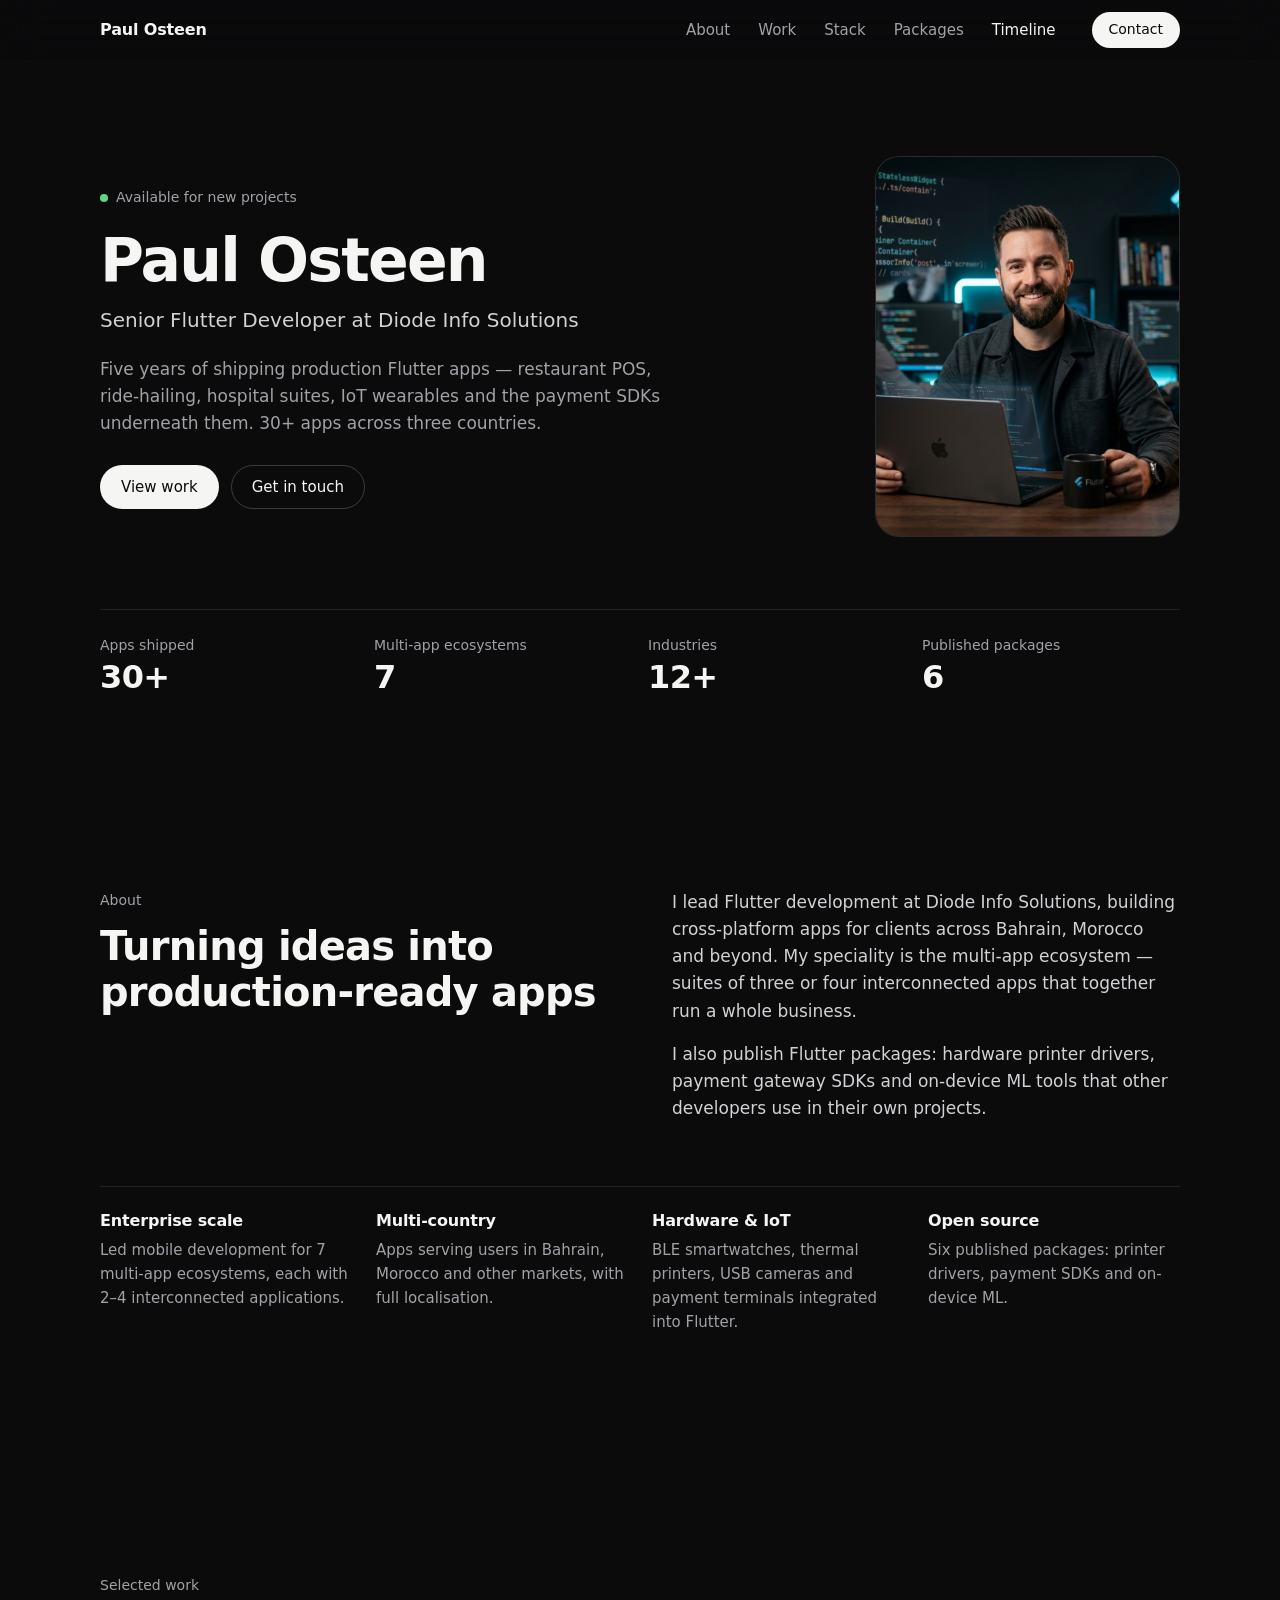
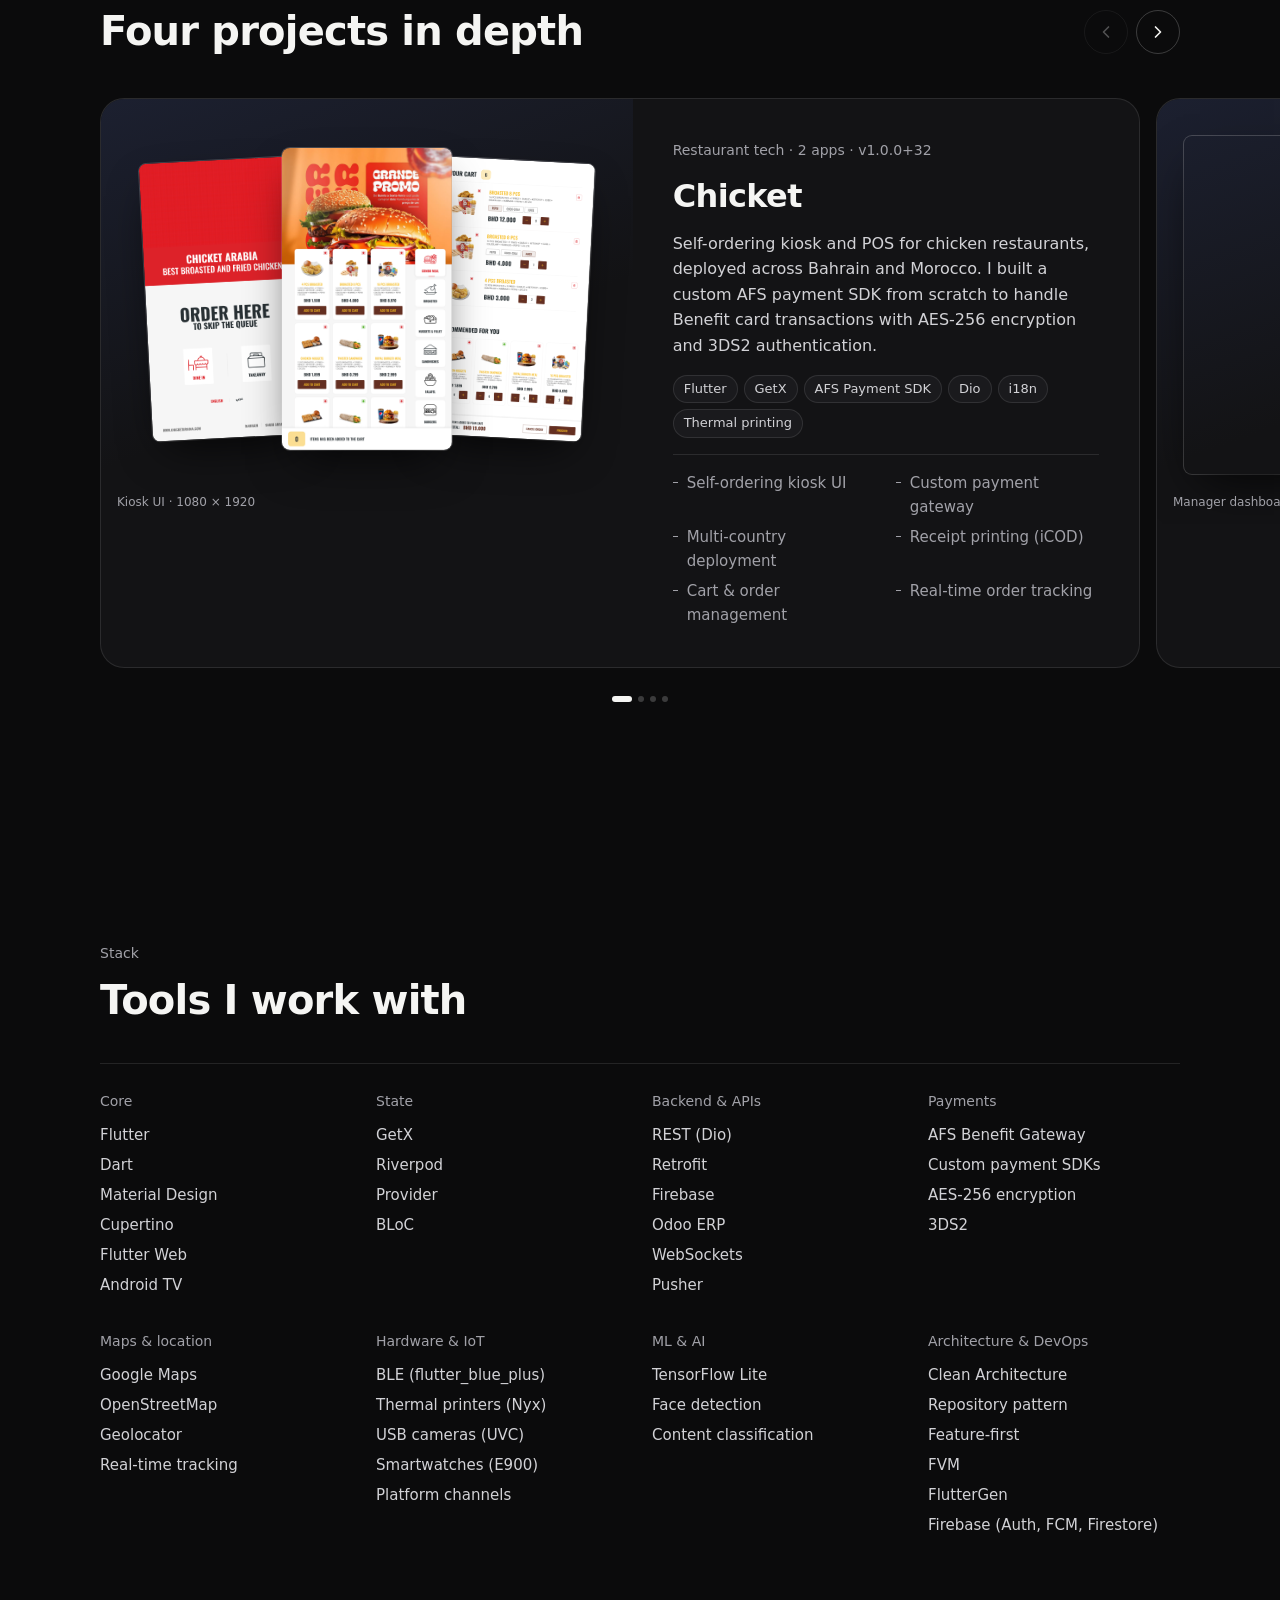
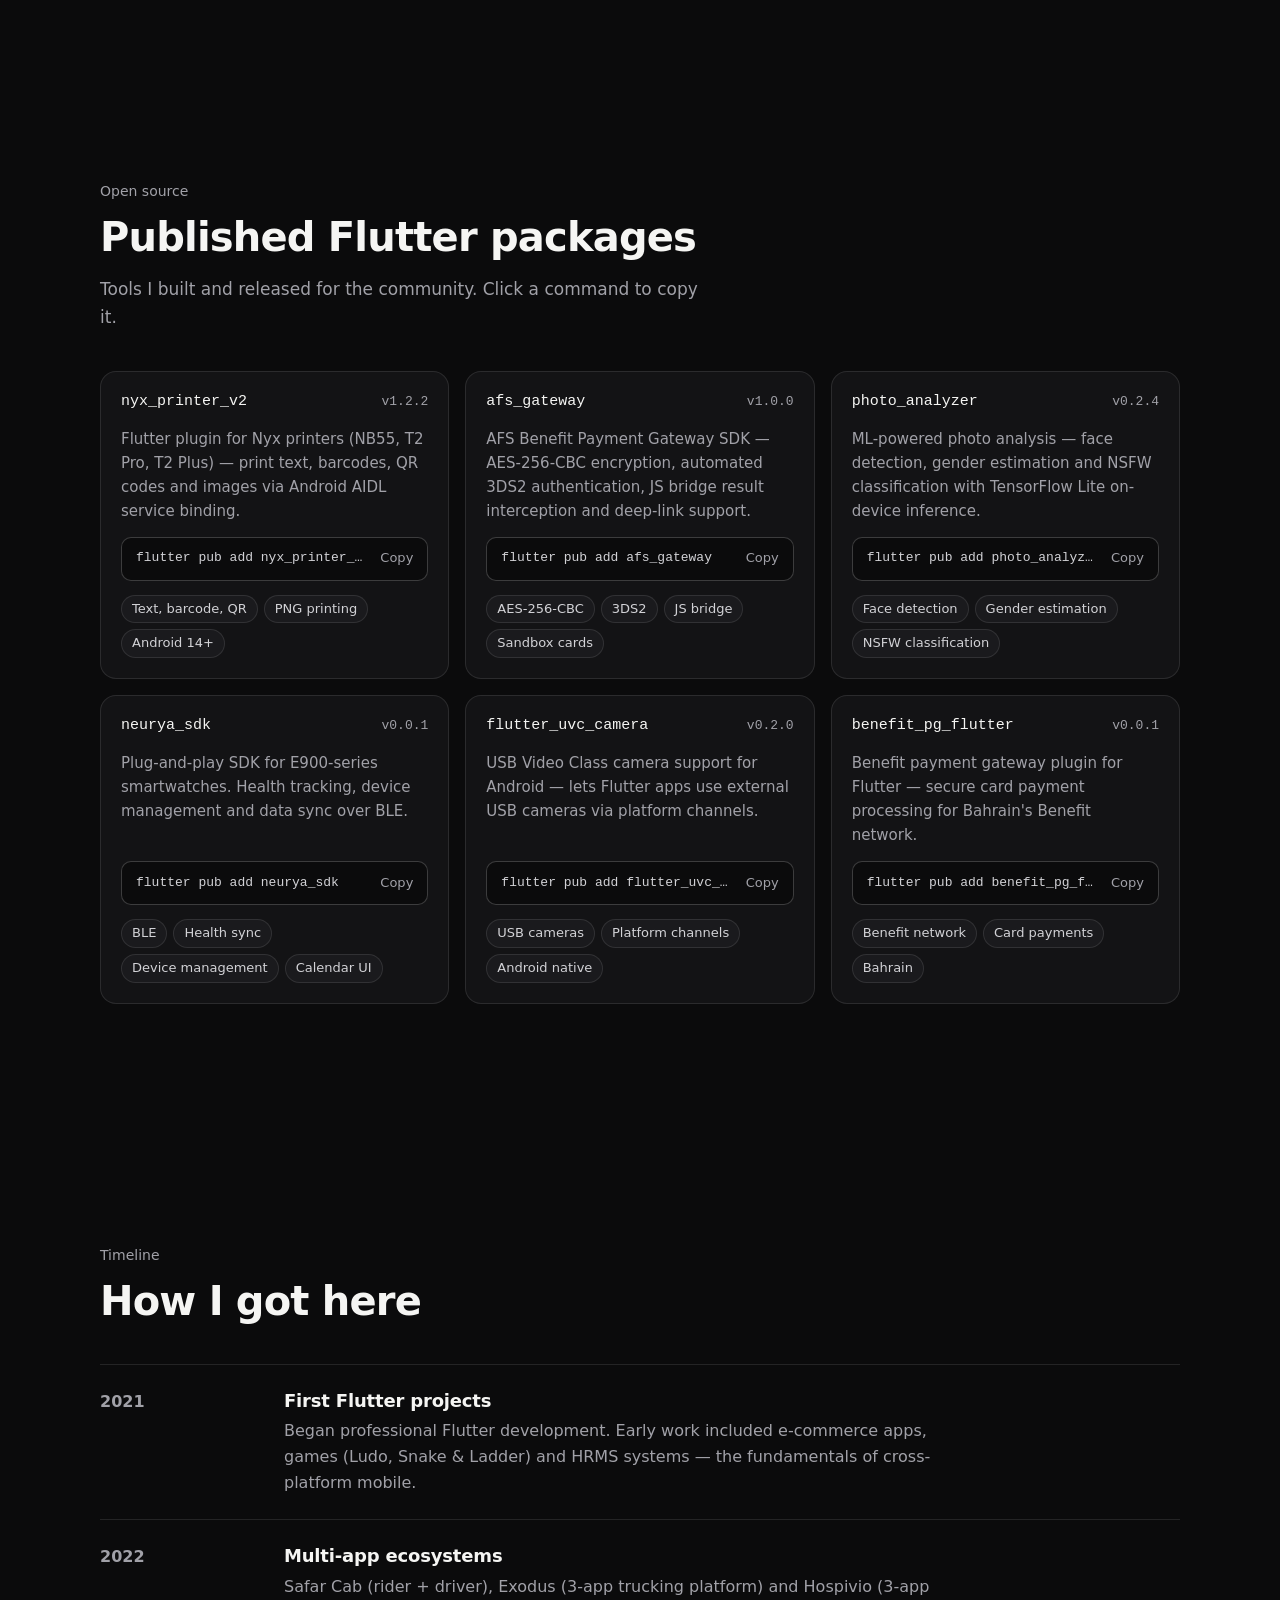
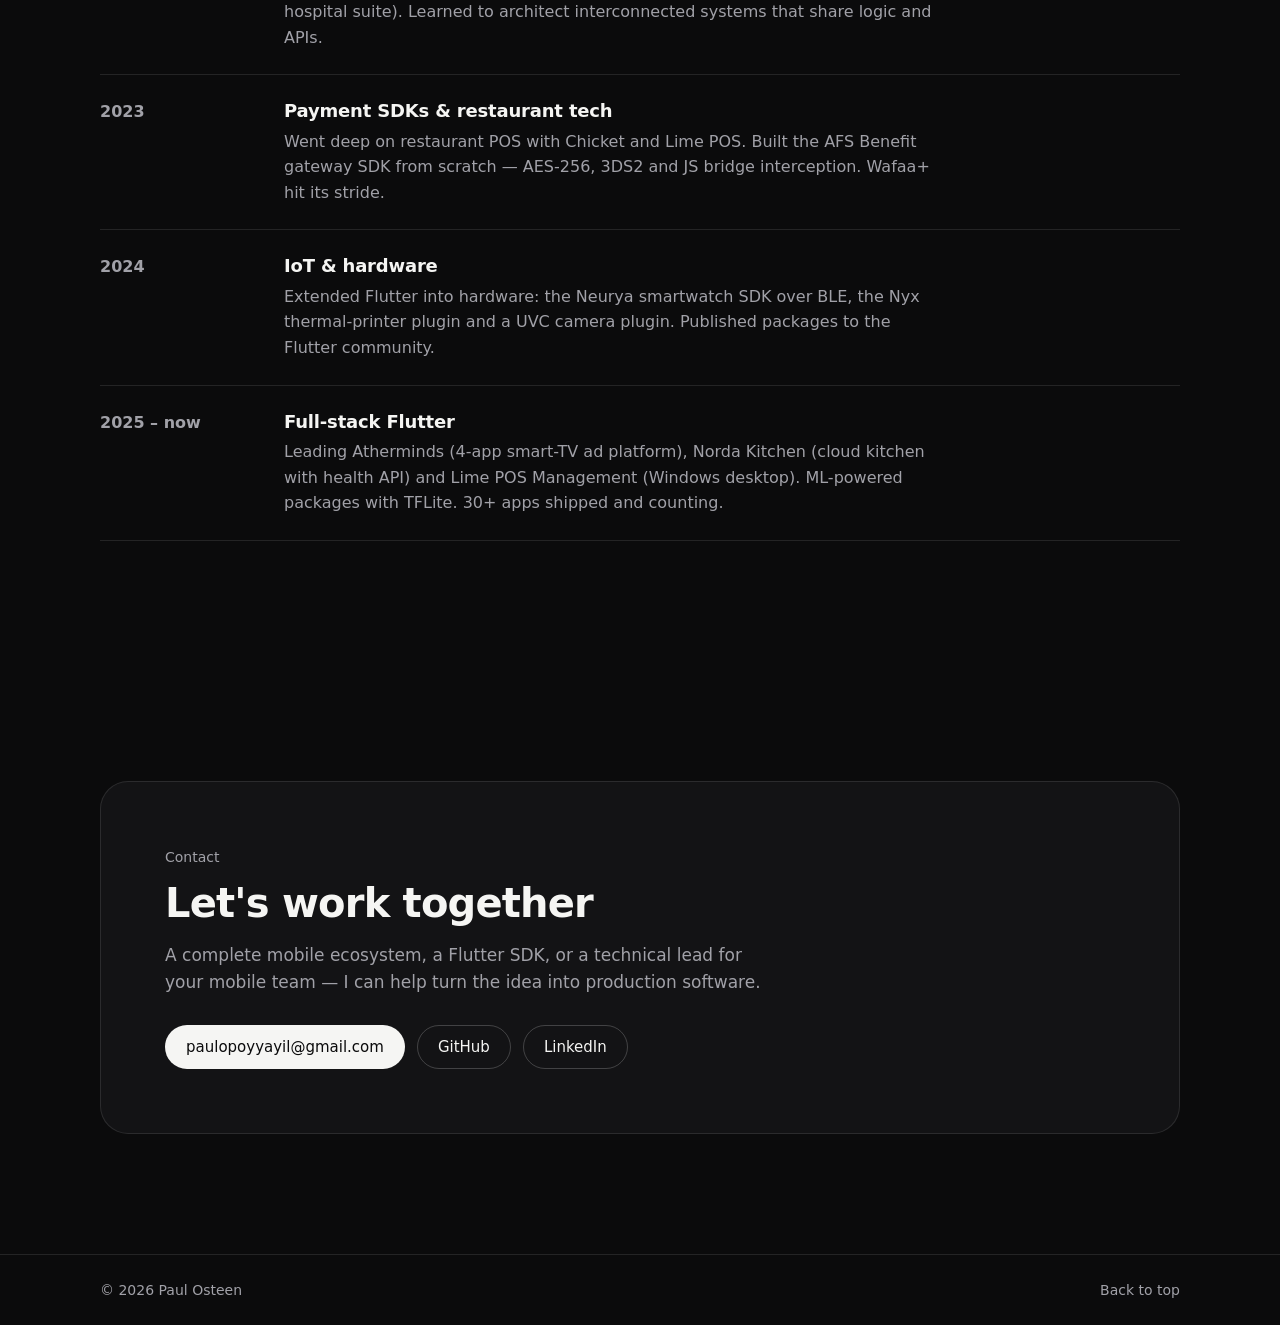
==== index.html @ 45ef7827 "Remove the all-projects archive section from home The 25-project list was too long for the home page" ====
<!DOCTYPE html>
<html lang="en">
<head>
  <meta charset="UTF-8">
  <meta name="viewport" content="width=device-width, initial-scale=1.0">
  <title>Paul Osteen — Senior Flutter Developer</title>
  <meta name="description" content="Paul Osteen is a Senior Flutter Developer with 5 years of experience shipping 30+ production apps across 12+ industries — multi-app ecosystems, IoT integrations and published Flutter packages.">
  <meta name="theme-color" content="#0b0b0c">
  <meta property="og:title" content="Paul Osteen — Senior Flutter Developer">
  <meta property="og:description" content="30+ production apps, 7 multi-app ecosystems, 6 published Flutter packages.">
  <meta property="og:type" content="website">
  <meta property="og:image" content="assets/images/paul_profile.jpg">
  <link rel="icon" href="data:image/svg+xml,<svg xmlns='http://www.w3.org/2000/svg' viewBox='0 0 100 100'><rect width='100' height='100' rx='24' fill='%230b0b0c'/><circle cx='50' cy='50' r='16' fill='%23f5f5f3'/></svg>">
  <link rel="stylesheet" href="styles/main.css">
</head>
<body>
  <a class="skip" href="#work">Skip to content</a>

  <header class="nav" id="nav">
    <div class="nav__inner">
      <a href="#top" class="nav__logo">Paul Osteen</a>
      <nav class="nav__links" id="nav-links" aria-label="Primary">
        <a href="#about">About</a>
        <a href="#work">Work</a>
        <a href="#stack">Stack</a>
        <a href="#packages">Packages</a>
        <a href="#timeline">Timeline</a>
      </nav>
      <a href="#contact" class="btn btn--sm nav__cta">Contact</a>
      <button class="nav__burger" id="nav-burger" type="button" aria-label="Menu" aria-expanded="false" aria-controls="nav-links"><span></span><span></span></button>
    </div>
  </header>

  <main id="top">
    <!-- HERO -->
    <section class="hero">
      <div class="wrap hero__grid">
        <div class="hero__copy">
          <p class="status rise" style="--i:0"><span class="status__dot"></span>Available for new projects</p>
          <h1 class="rise" style="--i:1">Paul Osteen</h1>
          <p class="hero__role rise" style="--i:2">Senior Flutter Developer at Diode Info Solutions</p>
          <p class="hero__lede rise" style="--i:3">Five years of shipping production Flutter apps — restaurant POS, ride-hailing, hospital suites, IoT wearables and the payment SDKs underneath them. 30+ apps across three countries.</p>
          <div class="hero__cta rise" style="--i:4">
            <a class="btn" href="#work">View work</a>
            <a class="btn btn--ghost" href="#contact">Get in touch</a>
          </div>
        </div>
        <figure class="hero__portrait rise" style="--i:2">
          <img src="assets/images/paul_profile.jpg" alt="Portrait of Paul Osteen at a desk with a laptop and a Flutter mug" width="1024" height="1024" fetchpriority="high">
        </figure>
      </div>

      <div class="wrap">
        <dl class="stats rise" style="--i:5">
          <div><dt>Apps shipped</dt><dd>30+</dd></div>
          <div><dt>Multi-app ecosystems</dt><dd>7</dd></div>
          <div><dt>Industries</dt><dd>12+</dd></div>
          <div><dt>Published packages</dt><dd>6</dd></div>
        </dl>
      </div>
    </section>

    <!-- ABOUT -->
    <section class="section" id="about">
      <div class="wrap about">
        <div class="reveal">
          <p class="label">About</p>
          <h2>Turning ideas into production-ready apps</h2>
        </div>
        <div class="about__text reveal" style="--i:1">
          <p>I lead Flutter development at Diode Info Solutions, building cross-platform apps for clients across Bahrain, Morocco and beyond. My speciality is the multi-app ecosystem — suites of three or four interconnected apps that together run a whole business.</p>
          <p>I also publish Flutter packages: hardware printer drivers, payment gateway SDKs and on-device ML tools that other developers use in their own projects.</p>
        </div>
      </div>

      <div class="wrap">
        <ul class="facts">
          <li class="reveal" style="--i:0"><h3>Enterprise scale</h3><p>Led mobile development for 7 multi-app ecosystems, each with 2–4 interconnected applications.</p></li>
          <li class="reveal" style="--i:1"><h3>Multi-country</h3><p>Apps serving users in Bahrain, Morocco and other markets, with full localisation.</p></li>
          <li class="reveal" style="--i:2"><h3>Hardware &amp; IoT</h3><p>BLE smartwatches, thermal printers, USB cameras and payment terminals integrated into Flutter.</p></li>
          <li class="reveal" style="--i:3"><h3>Open source</h3><p>Six published packages: printer drivers, payment SDKs and on-device ML.</p></li>
        </ul>
      </div>
    </section>

    <!-- SELECTED WORK: native scroll-snap rail -->
    <section class="section work" id="work" aria-labelledby="work-title">
      <div class="wrap work__head reveal">
        <div>
          <p class="label">Selected work</p>
          <h2 id="work-title">Four projects in depth</h2>
        </div>
        <div class="rail-controls" role="group" aria-label="Browse projects">
          <button class="icon-btn" id="rail-prev" type="button" aria-label="Previous project" disabled>
            <svg viewBox="0 0 24 24" width="20" height="20" fill="none" stroke="currentColor" stroke-width="2" stroke-linecap="round" stroke-linejoin="round" aria-hidden="true"><path d="M15 18l-6-6 6-6"/></svg>
          </button>
          <button class="icon-btn" id="rail-next" type="button" aria-label="Next project">
            <svg viewBox="0 0 24 24" width="20" height="20" fill="none" stroke="currentColor" stroke-width="2" stroke-linecap="round" stroke-linejoin="round" aria-hidden="true"><path d="M9 6l6 6-6 6"/></svg>
          </button>
        </div>
      </div>

      <div class="rail" id="rail" tabindex="0" role="region" aria-label="Selected projects, scrollable">

        <article class="case">
          <div class="media shots shots--phones" data-cap="Kiosk UI · 1080 × 1920">
            <img src="assets/projects/chicket/home.png" alt="Chicket kiosk home screen" loading="lazy" decoding="async" width="788" height="1400" draggable="false">
            <img src="assets/projects/chicket/category.png" alt="Chicket kiosk menu with category rail and product grid" loading="lazy" decoding="async" width="788" height="1400" draggable="false">
            <img src="assets/projects/chicket/cart.png" alt="Chicket kiosk cart screen" loading="lazy" decoding="async" width="788" height="1400" draggable="false">
          </div>
          <div class="case__body">
            <p class="case__meta">Restaurant tech · 2 apps · v1.0.0+32</p>
            <h3>Chicket</h3>
            <p>Self-ordering kiosk and POS for chicken restaurants, deployed across Bahrain and Morocco. I built a custom AFS payment SDK from scratch to handle Benefit card transactions with AES-256 encryption and 3DS2 authentication.</p>
            <ul class="tags"><li>Flutter</li><li>GetX</li><li>AFS Payment SDK</li><li>Dio</li><li>i18n</li><li>Thermal printing</li></ul>
            <ul class="bullets"><li>Self-ordering kiosk UI</li><li>Custom payment gateway</li><li>Multi-country deployment</li><li>Receipt printing (iCOD)</li><li>Cart &amp; order management</li><li>Real-time order tracking</li></ul>
          </div>
        </article>

        <article class="case">
          <div class="media shots shots--stack" data-cap="Manager dashboard · dark theme">
            <img src="assets/projects/lime-pos/today.png" alt="Lime POS manager dashboard showing today's net sales, payment mix and top items" loading="lazy" decoding="async" width="1440" height="1204" draggable="false">
            <img src="assets/projects/lime-pos/sales.png" alt="Lime POS sales summary report" loading="lazy" decoding="async" width="1440" height="1024" draggable="false">
          </div>
          <div class="case__body">
            <p class="case__meta">POS suite · 3 apps · In development</p>
            <h3>Lime POS Suite</h3>
            <p>A complete restaurant management ecosystem — cashier POS, kitchen display and an owner dashboard. Tracks revenue, orders, outlet comparison and employee performance across multiple locations in Bahrain.</p>
            <ul class="tags"><li>Flutter</li><li>Windows desktop</li><li>REST APIs</li><li>Charts</li><li>Retrofit</li><li>Saved views</li></ul>
            <ul class="bullets"><li>Multi-outlet analytics</li><li>Revenue dashboards</li><li>Order management</li><li>Windows desktop app</li><li>Outlet comparison</li><li>Employee management</li></ul>
          </div>
        </article>

        <article class="case">
          <div class="media shots shots--phones shots--slim" data-cap="Customer app · 393 × 852">
            <img src="assets/projects/wafaa/home.png" alt="Wafaa+ home screen with point balance, wallet balance and loyalty cards" loading="lazy" decoding="async" width="786" height="1704" draggable="false">
            <img src="assets/projects/wafaa/wallet.png" alt="Wafaa+ wallet balance screen" loading="lazy" decoding="async" width="786" height="1704" draggable="false">
            <img src="assets/projects/wafaa/offer.png" alt="Wafaa+ offer detail screen" loading="lazy" decoding="async" width="786" height="1704" draggable="false">
          </div>
          <div class="case__body">
            <p class="case__meta">Loyalty &amp; fintech · 2 apps · v2.5.2 · 41 builds</p>
            <h3>Wafaa+ Loyalty</h3>
            <p>The most feature-rich app in the portfolio — 41 production builds. A customer app with QR scanning, digital wallet, in-app chat, biometric auth, referrals and tiered membership, plus a merchant management app.</p>
            <ul class="tags"><li>Flutter</li><li>GetX</li><li>QR scanner</li><li>Deep linking</li><li>Biometrics</li><li>WebView</li></ul>
            <ul class="bullets"><li>Digital wallet &amp; payments</li><li>QR loyalty scanning</li><li>Tiered membership</li><li>In-app chat &amp; support</li><li>Referral &amp; earn program</li><li>Merchant dashboard app</li></ul>
          </div>
        </article>

        <article class="case">
          <div class="media shots shots--tall" data-cap="Brand &amp; campaign emailer design">
            <img src="assets/projects/atherminds/pitch.png" alt="AtherMinds Ads campaign emailer design with brand header, benefits and coverage sections" loading="lazy" decoding="async" width="784" height="1520" draggable="false">
          </div>
          <div class="case__body">
            <p class="case__meta">Digital signage · 4 apps · v1.2.0+25</p>
            <h3>Atherminds Ads</h3>
            <p>A four-app smart-TV advertising ecosystem: an ads player for TV screens, an agent app for field technicians, a client dashboard for campaigns, and a device activation app. Controls signage networks across multiple locations.</p>
            <ul class="tags"><li>Flutter</li><li>Riverpod</li><li>Android TV</li><li>Video playback</li><li>Device activation</li><li>REST APIs</li></ul>
            <ul class="bullets"><li>Smart TV ad playback</li><li>Campaign scheduling</li><li>Device fleet management</li><li>Agent field scanning</li><li>Analytics dashboard</li><li>Multi-location control</li></ul>
          </div>
        </article>

      </div>
      <div class="wrap"><div class="dots" id="rail-dots" aria-hidden="true"><i></i><i></i><i></i><i></i></div></div>
    </section>

    <!-- STACK -->
    <section class="section" id="stack" aria-labelledby="stack-title">
      <div class="wrap">
        <div class="reveal">
          <p class="label">Stack</p>
          <h2 id="stack-title">Tools I work with</h2>
        </div>
        <div class="stack">
          <div class="reveal"><h3>Core</h3><ul><li>Flutter</li><li>Dart</li><li>Material Design</li><li>Cupertino</li><li>Flutter Web</li><li>Android TV</li></ul></div>
          <div class="reveal"><h3>State</h3><ul><li>GetX</li><li>Riverpod</li><li>Provider</li><li>BLoC</li></ul></div>
          <div class="reveal"><h3>Backend &amp; APIs</h3><ul><li>REST (Dio)</li><li>Retrofit</li><li>Firebase</li><li>Odoo ERP</li><li>WebSockets</li><li>Pusher</li></ul></div>
          <div class="reveal"><h3>Payments</h3><ul><li>AFS Benefit Gateway</li><li>Custom payment SDKs</li><li>AES-256 encryption</li><li>3DS2</li></ul></div>
          <div class="reveal"><h3>Maps &amp; location</h3><ul><li>Google Maps</li><li>OpenStreetMap</li><li>Geolocator</li><li>Real-time tracking</li></ul></div>
          <div class="reveal"><h3>Hardware &amp; IoT</h3><ul><li>BLE (flutter_blue_plus)</li><li>Thermal printers (Nyx)</li><li>USB cameras (UVC)</li><li>Smartwatches (E900)</li><li>Platform channels</li></ul></div>
          <div class="reveal"><h3>ML &amp; AI</h3><ul><li>TensorFlow Lite</li><li>Face detection</li><li>Content classification</li></ul></div>
          <div class="reveal"><h3>Architecture &amp; DevOps</h3><ul><li>Clean Architecture</li><li>Repository pattern</li><li>Feature-first</li><li>FVM</li><li>FlutterGen</li><li>Firebase (Auth, FCM, Firestore)</li></ul></div>
        </div>
      </div>
    </section>

    <!-- PACKAGES -->
    <section class="section" id="packages" aria-labelledby="packages-title">
      <div class="wrap">
        <div class="reveal">
          <p class="label">Open source</p>
          <h2 id="packages-title">Published Flutter packages</h2>
          <p class="lede">Tools I built and released for the community. Click a command to copy it.</p>
        </div>

        <div class="pkgs">
          <article class="pkg reveal" style="--i:0">
            <header><h3>nyx_printer_v2</h3><span>v1.2.2</span></header>
            <p>Flutter plugin for Nyx printers (NB55, T2 Pro, T2 Plus) — print text, barcodes, QR codes and images via Android AIDL service binding.</p>
            <button class="cmd" type="button" data-cmd="flutter pub add nyx_printer_v2"><code>flutter pub add nyx_printer_v2</code><em>Copy</em></button>
            <ul class="tags"><li>Text, barcode, QR</li><li>PNG printing</li><li>Android 14+</li></ul>
          </article>
          <article class="pkg reveal" style="--i:1">
            <header><h3>afs_gateway</h3><span>v1.0.0</span></header>
            <p>AFS Benefit Payment Gateway SDK — AES-256-CBC encryption, automated 3DS2 authentication, JS bridge result interception and deep-link support.</p>
            <button class="cmd" type="button" data-cmd="flutter pub add afs_gateway"><code>flutter pub add afs_gateway</code><em>Copy</em></button>
            <ul class="tags"><li>AES-256-CBC</li><li>3DS2</li><li>JS bridge</li><li>Sandbox cards</li></ul>
          </article>
          <article class="pkg reveal" style="--i:2">
            <header><h3>photo_analyzer</h3><span>v0.2.4</span></header>
            <p>ML-powered photo analysis — face detection, gender estimation and NSFW classification with TensorFlow Lite on-device inference.</p>
            <button class="cmd" type="button" data-cmd="flutter pub add photo_analyzer"><code>flutter pub add photo_analyzer</code><em>Copy</em></button>
            <ul class="tags"><li>Face detection</li><li>Gender estimation</li><li>NSFW classification</li></ul>
          </article>
          <article class="pkg reveal" style="--i:0">
            <header><h3>neurya_sdk</h3><span>v0.0.1</span></header>
            <p>Plug-and-play SDK for E900-series smartwatches. Health tracking, device management and data sync over BLE.</p>
            <button class="cmd" type="button" data-cmd="flutter pub add neurya_sdk"><code>flutter pub add neurya_sdk</code><em>Copy</em></button>
            <ul class="tags"><li>BLE</li><li>Health sync</li><li>Device management</li><li>Calendar UI</li></ul>
          </article>
          <article class="pkg reveal" style="--i:1">
            <header><h3>flutter_uvc_camera</h3><span>v0.2.0</span></header>
            <p>USB Video Class camera support for Android — lets Flutter apps use external USB cameras via platform channels.</p>
            <button class="cmd" type="button" data-cmd="flutter pub add flutter_uvc_camera"><code>flutter pub add flutter_uvc_camera</code><em>Copy</em></button>
            <ul class="tags"><li>USB cameras</li><li>Platform channels</li><li>Android native</li></ul>
          </article>
          <article class="pkg reveal" style="--i:2">
            <header><h3>benefit_pg_flutter</h3><span>v0.0.1</span></header>
            <p>Benefit payment gateway plugin for Flutter — secure card payment processing for Bahrain's Benefit network.</p>
            <button class="cmd" type="button" data-cmd="flutter pub add benefit_pg_flutter"><code>flutter pub add benefit_pg_flutter</code><em>Copy</em></button>
            <ul class="tags"><li>Benefit network</li><li>Card payments</li><li>Bahrain</li></ul>
          </article>
        </div>
      </div>
    </section>

    <!-- TIMELINE -->
    <section class="section" id="timeline" aria-labelledby="timeline-title">
      <div class="wrap">
        <div class="reveal">
          <p class="label">Timeline</p>
          <h2 id="timeline-title">How I got here</h2>
        </div>
        <ol class="steps">
          <li class="reveal"><p class="step__year">2021</p><div><h3>First Flutter projects</h3><p>Began professional Flutter development. Early work included e-commerce apps, games (Ludo, Snake &amp; Ladder) and HRMS systems — the fundamentals of cross-platform mobile.</p></div></li>
          <li class="reveal"><p class="step__year">2022</p><div><h3>Multi-app ecosystems</h3><p>Safar Cab (rider + driver), Exodus (3-app trucking platform) and Hospivio (3-app hospital suite). Learned to architect interconnected systems that share logic and APIs.</p></div></li>
          <li class="reveal"><p class="step__year">2023</p><div><h3>Payment SDKs &amp; restaurant tech</h3><p>Went deep on restaurant POS with Chicket and Lime POS. Built the AFS Benefit gateway SDK from scratch — AES-256, 3DS2 and JS bridge interception. Wafaa+ hit its stride.</p></div></li>
          <li class="reveal"><p class="step__year">2024</p><div><h3>IoT &amp; hardware</h3><p>Extended Flutter into hardware: the Neurya smartwatch SDK over BLE, the Nyx thermal-printer plugin and a UVC camera plugin. Published packages to the Flutter community.</p></div></li>
          <li class="reveal"><p class="step__year">2025 – now</p><div><h3>Full-stack Flutter</h3><p>Leading Atherminds (4-app smart-TV ad platform), Norda Kitchen (cloud kitchen with health API) and Lime POS Management (Windows desktop). ML-powered packages with TFLite. 30+ apps shipped and counting.</p></div></li>
        </ol>
      </div>
    </section>

    <!-- CONTACT -->
    <section class="section contact" id="contact" aria-labelledby="contact-title">
      <div class="wrap">
        <div class="contact__card reveal">
          <p class="label">Contact</p>
          <h2 id="contact-title">Let's work together</h2>
          <p class="lede">A complete mobile ecosystem, a Flutter SDK, or a technical lead for your mobile team — I can help turn the idea into production software.</p>
          <div class="contact__actions">
            <a class="btn" href="mailto:paulopoyyayil@gmail.com">paulopoyyayil@gmail.com</a>
            <a class="btn btn--ghost" href="https://github.com/p-Osteen" target="_blank" rel="noopener">GitHub</a>
            <a class="btn btn--ghost" href="https://www.linkedin.com/in/posteen" target="_blank" rel="noopener">LinkedIn</a>
          </div>
        </div>
      </div>
    </section>
  </main>

  <footer class="footer">
    <div class="wrap footer__inner">
      <p>© 2026 Paul Osteen</p>
      <a href="#top">Back to top</a>
    </div>
  </footer>

  <div class="toast" id="toast" role="status" aria-live="polite"></div>

  <script src="scripts/main.js"></script>
</body>
</html>
---- styles/main.css ----
/* ==========================================================================
   Paul Osteen — portfolio
   Restrained dark UI. System fonts, modest type scale, one neutral accent.
   Motion: short critically-damped ease-outs on transform/opacity only.
   ========================================================================== */

:root {
  --bg: #0b0b0c;
  --surface: #131315;
  --surface-2: #1a1a1d;
  --text: #f5f5f3;
  --text-2: #d2d2d6;
  --dim: #a1a1a8;
  --line: rgba(255, 255, 255, 0.1);
  --line-2: rgba(255, 255, 255, 0.2);
  --accent: #8ab4ff;

  --font: ui-sans-serif, system-ui, -apple-system, "Segoe UI", Roboto, "Helvetica Neue", Arial, sans-serif;
  --mono: ui-monospace, "SF Mono", "Cascadia Code", Consolas, Menlo, monospace;

  --gutter: clamp(20px, 5vw, 40px);
  --max: 1160px;
  --nav: 60px;
  --ease: cubic-bezier(0.22, 1, 0.36, 1); /* ease-out, no overshoot */
}

*, *::before, *::after { box-sizing: border-box; }
html { -webkit-text-size-adjust: 100%; scroll-behavior: smooth; scroll-padding-top: calc(var(--nav) + 16px); }
body {
  margin: 0; background: var(--bg); color: var(--text);
  font: 400 1rem/1.6 var(--font); letter-spacing: 0;
  -webkit-font-smoothing: antialiased; text-rendering: optimizeLegibility; font-optical-sizing: auto;
  overflow-x: hidden;
}
img { display: block; max-width: 100%; height: auto; }
a { color: inherit; text-decoration: none; }
ul, ol, dl, dd, figure { margin: 0; padding: 0; list-style: none; }
h1, h2, h3, p { margin: 0; }
button { font: inherit; color: inherit; background: none; border: 0; padding: 0; cursor: pointer; -webkit-tap-highlight-color: transparent; }
::selection { background: rgba(138, 180, 255, 0.35); }
:focus-visible { outline: 2px solid var(--accent); outline-offset: 3px; border-radius: 6px; }

.wrap { width: 100%; max-width: var(--max); margin-inline: auto; padding-inline: var(--gutter); }
.section { padding-block: clamp(64px, 10vw, 120px); }
.label { font-size: 0.875rem; font-weight: 500; color: var(--dim); margin-bottom: 12px; }
h2 { font-size: clamp(1.625rem, 1.25rem + 1.6vw, 2.5rem); line-height: 1.15; font-weight: 600; letter-spacing: -0.02em; max-width: 22ch; }
h3 { font-size: 1.125rem; line-height: 1.3; font-weight: 600; letter-spacing: -0.01em; }
.lede { color: var(--dim); max-width: 56ch; margin-top: 16px; font-size: 1.0625rem; }

.skip { position: fixed; left: var(--gutter); top: -64px; z-index: 200; background: var(--text); color: var(--bg); padding: 10px 16px; border-radius: 999px; font-weight: 500; transition: top 0.2s var(--ease); }
.skip:focus { top: 12px; }

/* ---------- Buttons: respond on press, instantly ---------- */
.btn {
  display: inline-flex; align-items: center; justify-content: center; min-height: 44px; padding: 0 20px;
  border-radius: 999px; background: var(--text); color: var(--bg); font-size: 0.9375rem; font-weight: 500;
  border: 1px solid transparent; transition: transform 0.12s ease-out, background-color 0.2s, border-color 0.2s, color 0.2s;
}
.btn:active { transform: scale(0.97); }
.btn--ghost { background: transparent; color: var(--text); border-color: var(--line-2); }
.btn--sm { min-height: 36px; padding: 0 16px; font-size: 0.875rem; }
.icon-btn {
  display: inline-grid; place-items: center; width: 44px; height: 44px; border-radius: 50%;
  border: 1px solid var(--line-2); transition: transform 0.12s ease-out, background-color 0.2s, opacity 0.2s;
}
.icon-btn:active:not(:disabled) { transform: scale(0.94); }
.icon-btn:disabled { opacity: 0.3; cursor: default; }
@media (hover: hover) {
  .btn:hover { background: #fff; }
  .btn--ghost:hover { background: rgba(255, 255, 255, 0.08); border-color: var(--text); }
  .icon-btn:hover:not(:disabled) { background: rgba(255, 255, 255, 0.08); }
}

/* ---------- Nav: translucent material, content scrolls under ---------- */
.nav {
  position: fixed; inset: 0 0 auto 0; z-index: 100; height: var(--nav);
  background: rgba(11, 11, 12, 0.72);
  backdrop-filter: blur(20px) saturate(180%); -webkit-backdrop-filter: blur(20px) saturate(180%);
  border-bottom: 1px solid transparent; transition: border-color 0.3s;
}
.nav.is-scrolled { border-bottom-color: var(--line); }
.nav__inner { height: 100%; max-width: var(--max); margin-inline: auto; padding-inline: var(--gutter); display: flex; align-items: center; gap: 24px; }
.nav__logo { font-weight: 600; letter-spacing: -0.01em; }
.nav__links { display: flex; gap: 4px; margin-left: auto; }
.nav__links a { padding: 8px 12px; border-radius: 999px; font-size: 0.9375rem; color: var(--dim); transition: color 0.2s, background-color 0.2s; }
.nav__links a.is-current { color: var(--text); }
@media (hover: hover) { .nav__links a:hover { color: var(--text); background: rgba(255, 255, 255, 0.06); } }
.nav__burger { display: none; width: 44px; height: 44px; margin-left: auto; position: relative; }
.nav__burger span { position: absolute; left: 12px; right: 12px; height: 2px; border-radius: 1px; background: var(--text); transition: transform 0.3s var(--ease), top 0.3s var(--ease); }
.nav__burger span:first-child { top: 18px; }
.nav__burger span:last-child { top: 25px; }
.nav__burger[aria-expanded="true"] span:first-child { top: 21.5px; transform: rotate(45deg); }
.nav__burger[aria-expanded="true"] span:last-child { top: 21.5px; transform: rotate(-45deg); }

@media (max-width: 860px) {
  .nav__cta { display: none; }
  .nav__burger { display: block; }
  .nav__links {
    position: absolute; top: 100%; left: 0; right: 0; margin: 0; padding: 8px var(--gutter) 24px;
    flex-direction: column; gap: 0; background: var(--bg); border-bottom: 1px solid var(--line);
    transform-origin: top; opacity: 0; transform: translateY(-8px); visibility: hidden;
    transition: opacity 0.25s var(--ease), transform 0.25s var(--ease), visibility 0.25s;
  }
  .nav__links.is-open { opacity: 1; transform: none; visibility: visible; }
  .nav__links a { padding: 14px 0; border-radius: 0; font-size: 1.125rem; color: var(--text); border-bottom: 1px solid var(--line); }
  .nav__links a:last-child { border-bottom: 0; }
}

/* ---------- Entrance motion ---------- */
@keyframes rise { from { opacity: 0; transform: translateY(12px); } }
@keyframes fade { from { opacity: 0; } }
.rise { animation: rise 0.6s var(--ease) both; animation-delay: calc(var(--i, 0) * 60ms); }
.reveal-ready .reveal { opacity: 0; transform: translateY(12px); transition: opacity 0.5s var(--ease), transform 0.5s var(--ease); transition-delay: calc(var(--i, 0) * 50ms); }
.reveal-ready .reveal.is-in { opacity: 1; transform: none; }

/* ---------- Hero ---------- */
.hero { padding-top: calc(var(--nav) + clamp(40px, 8vw, 96px)); padding-bottom: clamp(40px, 6vw, 72px); }
.hero__grid { display: grid; grid-template-columns: 1fr; gap: 40px; align-items: center; }
.status { display: inline-flex; align-items: center; gap: 8px; font-size: 0.875rem; color: var(--dim); margin-bottom: 20px; }
.status__dot { width: 8px; height: 8px; border-radius: 50%; background: #5bd68a; }
h1 { font-size: clamp(2.25rem, 1.5rem + 3.4vw, 3.75rem); line-height: 1.05; font-weight: 650; letter-spacing: -0.03em; }
.hero__role { margin-top: 12px; font-size: clamp(1.0625rem, 1rem + 0.4vw, 1.25rem); color: var(--text-2); }
.hero__lede { margin-top: 20px; max-width: 52ch; color: var(--dim); font-size: 1.0625rem; }
.hero__cta { display: flex; flex-wrap: wrap; gap: 12px; margin-top: 28px; }
.hero__portrait { width: min(100%, 220px); aspect-ratio: 4 / 5; border-radius: 24px; overflow: hidden; border: 1px solid var(--line); background: var(--surface); }
.hero__portrait img { width: 100%; height: 100%; object-fit: cover; object-position: 50% 28%; }
@media (min-width: 860px) {
  .hero__grid { grid-template-columns: 1.4fr 0.6fr; gap: 64px; }
  .hero__portrait { justify-self: end; width: min(100%, 320px); }
}

.stats { display: grid; grid-template-columns: repeat(2, 1fr); gap: 24px 16px; margin-top: clamp(40px, 7vw, 72px); padding-top: 24px; border-top: 1px solid var(--line); }
.stats dt { font-size: 0.875rem; color: var(--dim); }
.stats dd { font-size: clamp(1.5rem, 1.2rem + 1vw, 2rem); font-weight: 600; letter-spacing: -0.02em; line-height: 1.2; margin-top: 2px; font-variant-numeric: tabular-nums; }
@media (min-width: 700px) { .stats { grid-template-columns: repeat(4, 1fr); } }

/* ---------- About ---------- */
.about { display: grid; grid-template-columns: 1fr; gap: 24px; }
.about__text { display: grid; gap: 16px; color: var(--text-2); font-size: 1.0625rem; max-width: 60ch; }
@media (min-width: 860px) { .about { grid-template-columns: 1fr 1fr; gap: 64px; } }
.facts { display: grid; grid-template-columns: repeat(auto-fit, minmax(220px, 1fr)); gap: 24px; margin-top: clamp(40px, 6vw, 64px); padding-top: 24px; border-top: 1px solid var(--line); }
.facts h3 { font-size: 1rem; margin-bottom: 6px; }
.facts p { color: var(--dim); font-size: 0.9375rem; }

/* ---------- Work: native scroll-snap rail ---------- */
.work__head { display: flex; align-items: flex-end; justify-content: space-between; gap: 24px; margin-bottom: clamp(24px, 4vw, 40px); }
.rail-controls { display: flex; gap: 8px; flex: none; }

.rail {
  position: relative; display: flex; gap: 16px; overflow-x: auto; overscroll-behavior-x: contain; -webkit-overflow-scrolling: touch;
  scroll-snap-type: x mandatory;
  padding: 4px max(var(--gutter), calc((100% - var(--max)) / 2 + var(--gutter))) 8px;
  scroll-padding-inline: max(var(--gutter), calc((100% - var(--max)) / 2 + var(--gutter)));
  scrollbar-width: none;
}
.rail::-webkit-scrollbar { display: none; }
@media (hover: hover) and (pointer: fine) { .rail { cursor: grab; } }
.rail.is-dragging { scroll-snap-type: none; scroll-behavior: auto; cursor: grabbing; user-select: none; }
.rail.is-dragging * { pointer-events: none; }
.rail:focus-visible { outline-offset: -2px; border-radius: 24px; }

.case {
  flex: 0 0 min(88vw, 1040px); scroll-snap-align: start; scroll-snap-stop: always;
  display: grid; grid-template-columns: 1fr; background: var(--surface); border: 1px solid var(--line); border-radius: 24px; overflow: hidden;
}
@media (min-width: 860px) { .case { flex-basis: min(86vw, 1040px); grid-template-columns: 1.05fr 1fr; } }
.case__body { display: flex; flex-direction: column; gap: 16px; padding: clamp(20px, 3.5vw, 40px); justify-content: center; }
.case__meta { font-size: 0.875rem; color: var(--dim); }
.case h3 { font-size: clamp(1.5rem, 1.2rem + 1.2vw, 2rem); letter-spacing: -0.02em; line-height: 1.15; }
.case__body > p:not(.case__meta) { color: var(--text-2); font-size: 1rem; }
.bullets { display: grid; grid-template-columns: 1fr 1fr; gap: 6px 20px; padding-top: 16px; border-top: 1px solid var(--line); font-size: 0.9375rem; color: var(--dim); }
.bullets li { position: relative; padding-left: 14px; }
.bullets li::before { content: ""; position: absolute; left: 0; top: 0.7em; width: 5px; height: 1px; background: var(--dim); }
@media (max-width: 520px) { .bullets { grid-template-columns: 1fr; } }

.tags { display: flex; flex-wrap: wrap; gap: 6px; }
.tags li { font-size: 0.8125rem; padding: 3px 10px; border-radius: 999px; background: var(--surface-2); color: var(--text-2); border: 1px solid var(--line); }

/* media sized with container-query units, so it scales with the card at any width */
.media { position: relative; container-type: inline-size; aspect-ratio: 5 / 4; background: linear-gradient(160deg, #1c2030 0%, var(--surface) 60%); overflow: hidden; }
.media::after { content: attr(data-cap); position: absolute; left: 16px; bottom: 12px; font-size: 0.75rem; color: var(--dim); pointer-events: none; }
.media img { position: absolute; border-radius: 8px; box-shadow: 0 20px 48px -16px rgba(0, 0, 0, 0.8), 0 0 0 1px var(--line-2); -webkit-user-drag: none; user-select: none; }
.shots--phones img {
  --w: 32cqw;
  left: 50%; top: 47%; width: var(--w); height: auto;
  transform: translate(calc(-50% + var(--dx, 0cqw)), -50%) rotate(var(--r, 0deg)) scale(var(--s, 1));
}
.shots--phones.shots--slim img { --w: 26cqw; }
.shots--phones img:nth-child(1) { --dx: calc(var(--w) * -0.84); --s: 0.92; --r: -3deg; z-index: 1; }
.shots--phones img:nth-child(2) { --dx: 0cqw; z-index: 3; }
.shots--phones img:nth-child(3) { --dx: calc(var(--w) * 0.84); --s: 0.92; --r: 3deg; z-index: 1; }
.shots--stack img:nth-child(1) { left: 5cqw; top: 7cqw; width: 76cqw; height: auto; }
.shots--stack img:nth-child(2) { right: 4cqw; bottom: 9cqw; width: 52cqw; height: auto; }
.shots--tall img { left: 50%; top: 47%; height: 64cqw; width: auto; transform: translate(-50%, -50%); }

.dots { display: flex; gap: 6px; justify-content: center; margin-top: 20px; }
.dots i { width: 6px; height: 6px; border-radius: 3px; background: var(--line-2); transition: width 0.3s var(--ease), background-color 0.3s; }
.dots i.is-on { width: 20px; background: var(--text); }

/* ---------- Stack ---------- */
.stack { display: grid; grid-template-columns: repeat(auto-fit, minmax(200px, 1fr)); gap: 32px 24px; margin-top: clamp(24px, 4vw, 40px); padding-top: 28px; border-top: 1px solid var(--line); }
.stack h3 { font-size: 0.875rem; font-weight: 500; color: var(--dim); margin-bottom: 10px; letter-spacing: 0; }
.stack li { padding: 3px 0; font-size: 0.9375rem; color: var(--text-2); }

/* ---------- Packages ---------- */
.pkgs { display: grid; grid-template-columns: repeat(auto-fit, minmax(min(100%, 320px), 1fr)); gap: 16px; margin-top: clamp(24px, 4vw, 40px); }
.pkg { display: flex; flex-direction: column; gap: 14px; padding: 20px; background: var(--surface); border: 1px solid var(--line); border-radius: 16px; }
.pkg header { display: flex; justify-content: space-between; align-items: baseline; gap: 12px; }
.pkg h3 { font-family: var(--mono); font-size: 0.9375rem; font-weight: 500; letter-spacing: 0; }
.pkg header span { font-family: var(--mono); font-size: 0.8125rem; color: var(--dim); }
.pkg > p { color: var(--dim); font-size: 0.9375rem; flex: 1; }
.cmd { display: flex; align-items: center; gap: 12px; width: 100%; min-height: 44px; padding: 0 14px; border-radius: 10px; background: var(--bg); border: 1px solid var(--line-2); text-align: left; transition: transform 0.12s ease-out, border-color 0.2s; }
.cmd:active { transform: scale(0.985); }
.cmd code { font-family: var(--mono); font-size: 0.8125rem; color: var(--text-2); overflow: hidden; text-overflow: ellipsis; white-space: nowrap; }
.cmd em { margin-left: auto; flex: none; font-style: normal; font-size: 0.8125rem; color: var(--dim); transition: color 0.2s; }
.cmd.is-copied em { color: #5bd68a; }
@media (hover: hover) { .cmd:hover { border-color: var(--text); } }

/* ---------- Timeline ---------- */
.steps { margin-top: clamp(24px, 4vw, 40px); border-top: 1px solid var(--line); }
.steps li { display: grid; grid-template-columns: 1fr; gap: 6px; padding: 24px 0; border-bottom: 1px solid var(--line); }
.step__year { font-size: 1rem; font-weight: 600; color: var(--dim); font-variant-numeric: tabular-nums; }
.steps h3 { margin-bottom: 6px; }
.steps p:not(.step__year) { color: var(--dim); max-width: 64ch; }
@media (min-width: 700px) { .steps li { grid-template-columns: 160px 1fr; gap: 24px; } }

/* ---------- Contact ---------- */
.contact__card { padding: clamp(28px, 6vw, 64px); background: var(--surface); border: 1px solid var(--line); border-radius: 28px; }
.contact__actions { display: flex; flex-wrap: wrap; gap: 12px; margin-top: 28px; }

/* ---------- Footer / toast ---------- */
.footer { border-top: 1px solid var(--line); color: var(--dim); font-size: 0.875rem; }
.footer__inner { display: flex; justify-content: space-between; gap: 16px; padding-block: 24px; }
@media (hover: hover) { .footer a:hover { color: var(--text); } }
.toast { position: fixed; left: 50%; bottom: 24px; z-index: 160; transform: translate(-50%, 12px); opacity: 0; pointer-events: none; padding: 10px 18px; border-radius: 999px; background: var(--text); color: var(--bg); font-size: 0.875rem; font-weight: 500; transition: opacity 0.25s var(--ease), transform 0.25s var(--ease); max-width: calc(100vw - 40px); }
.toast.is-on { opacity: 1; transform: translate(-50%, 0); }

/* ---------- Accessibility preferences ---------- */
@media (prefers-reduced-motion: reduce) {
  html { scroll-behavior: auto; }
  .rise { animation-name: fade; animation-delay: 0s; }
  .reveal-ready .reveal { transform: none; transition: opacity 0.3s ease; transition-delay: 0s; }
  .nav__links { transform: none; }
  .btn:active, .icon-btn:active, .cmd:active { transform: none; }
}
@media (prefers-reduced-transparency: reduce) {
  .nav { background: var(--bg); backdrop-filter: none; -webkit-backdrop-filter: none; }
}
@media (prefers-contrast: more) {
  :root { --line: rgba(255, 255, 255, 0.35); --line-2: rgba(255, 255, 255, 0.5); --dim: #c8c8cd; }
}
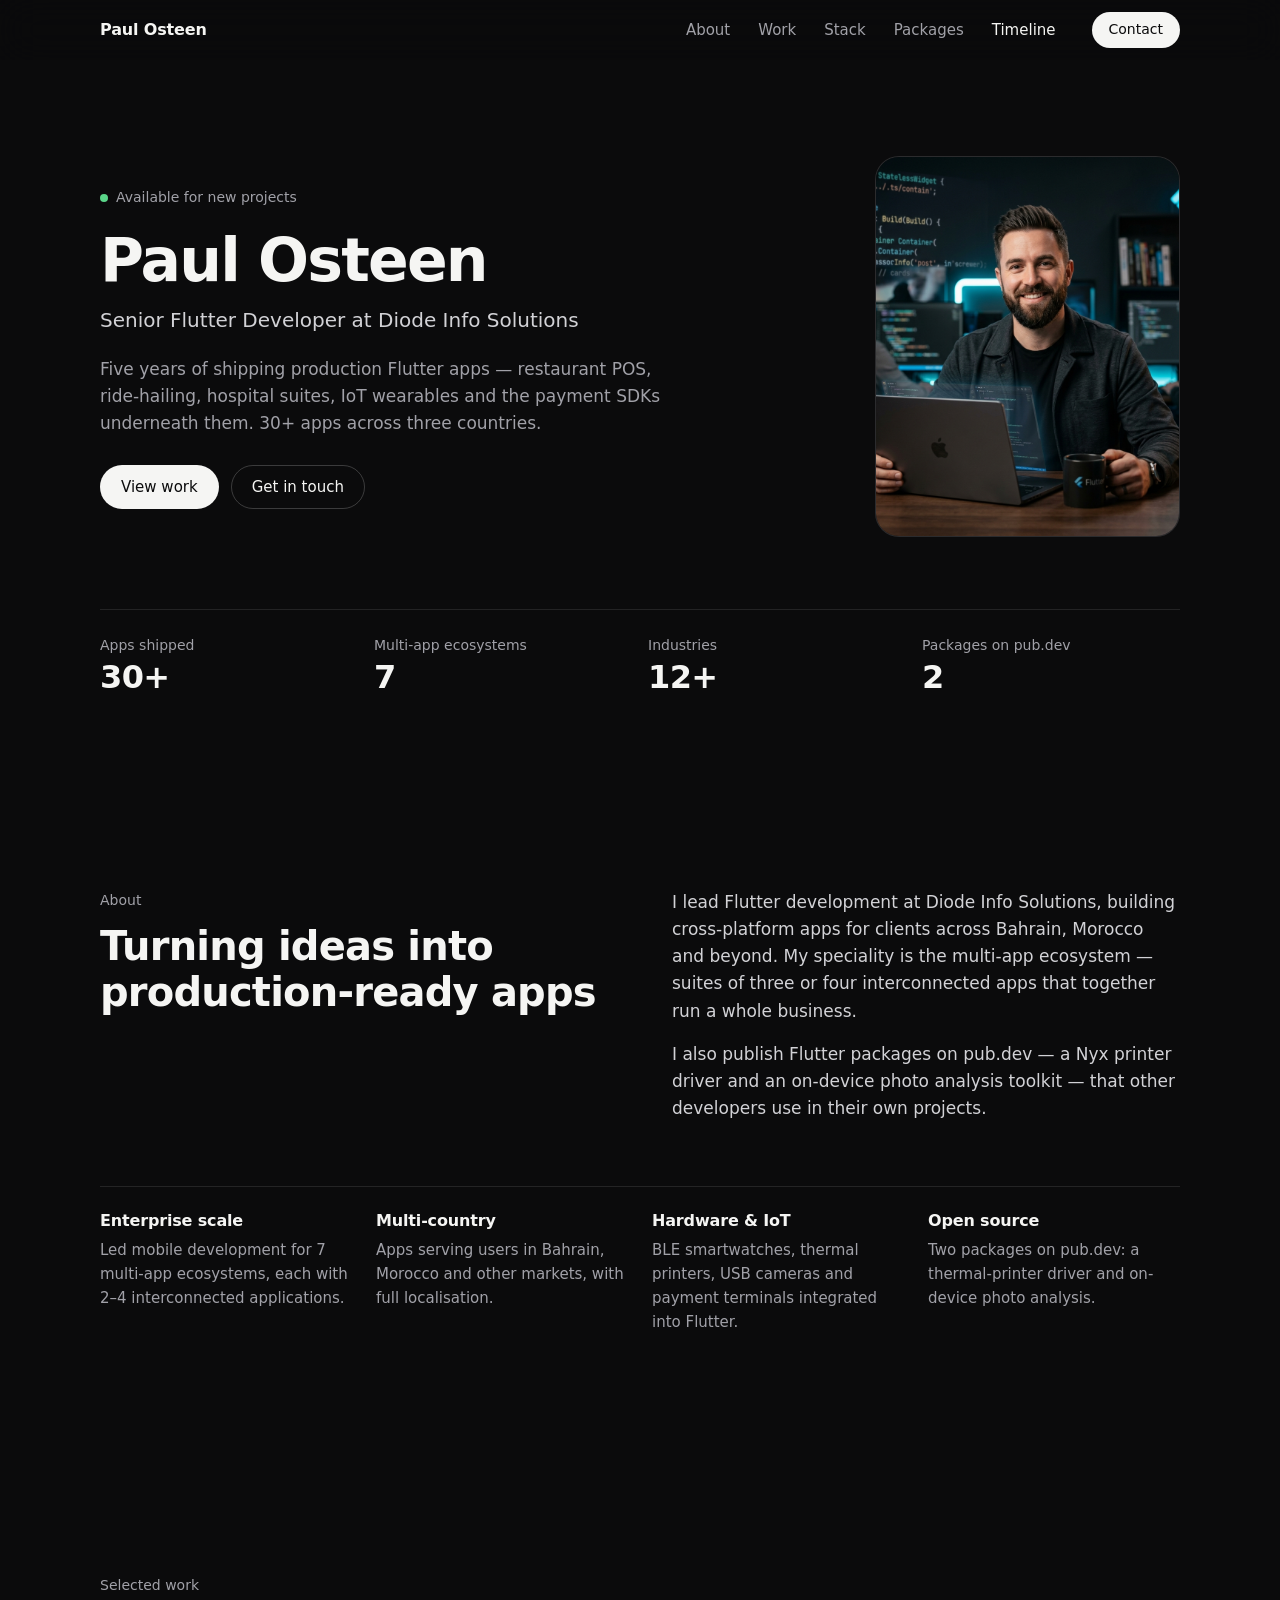
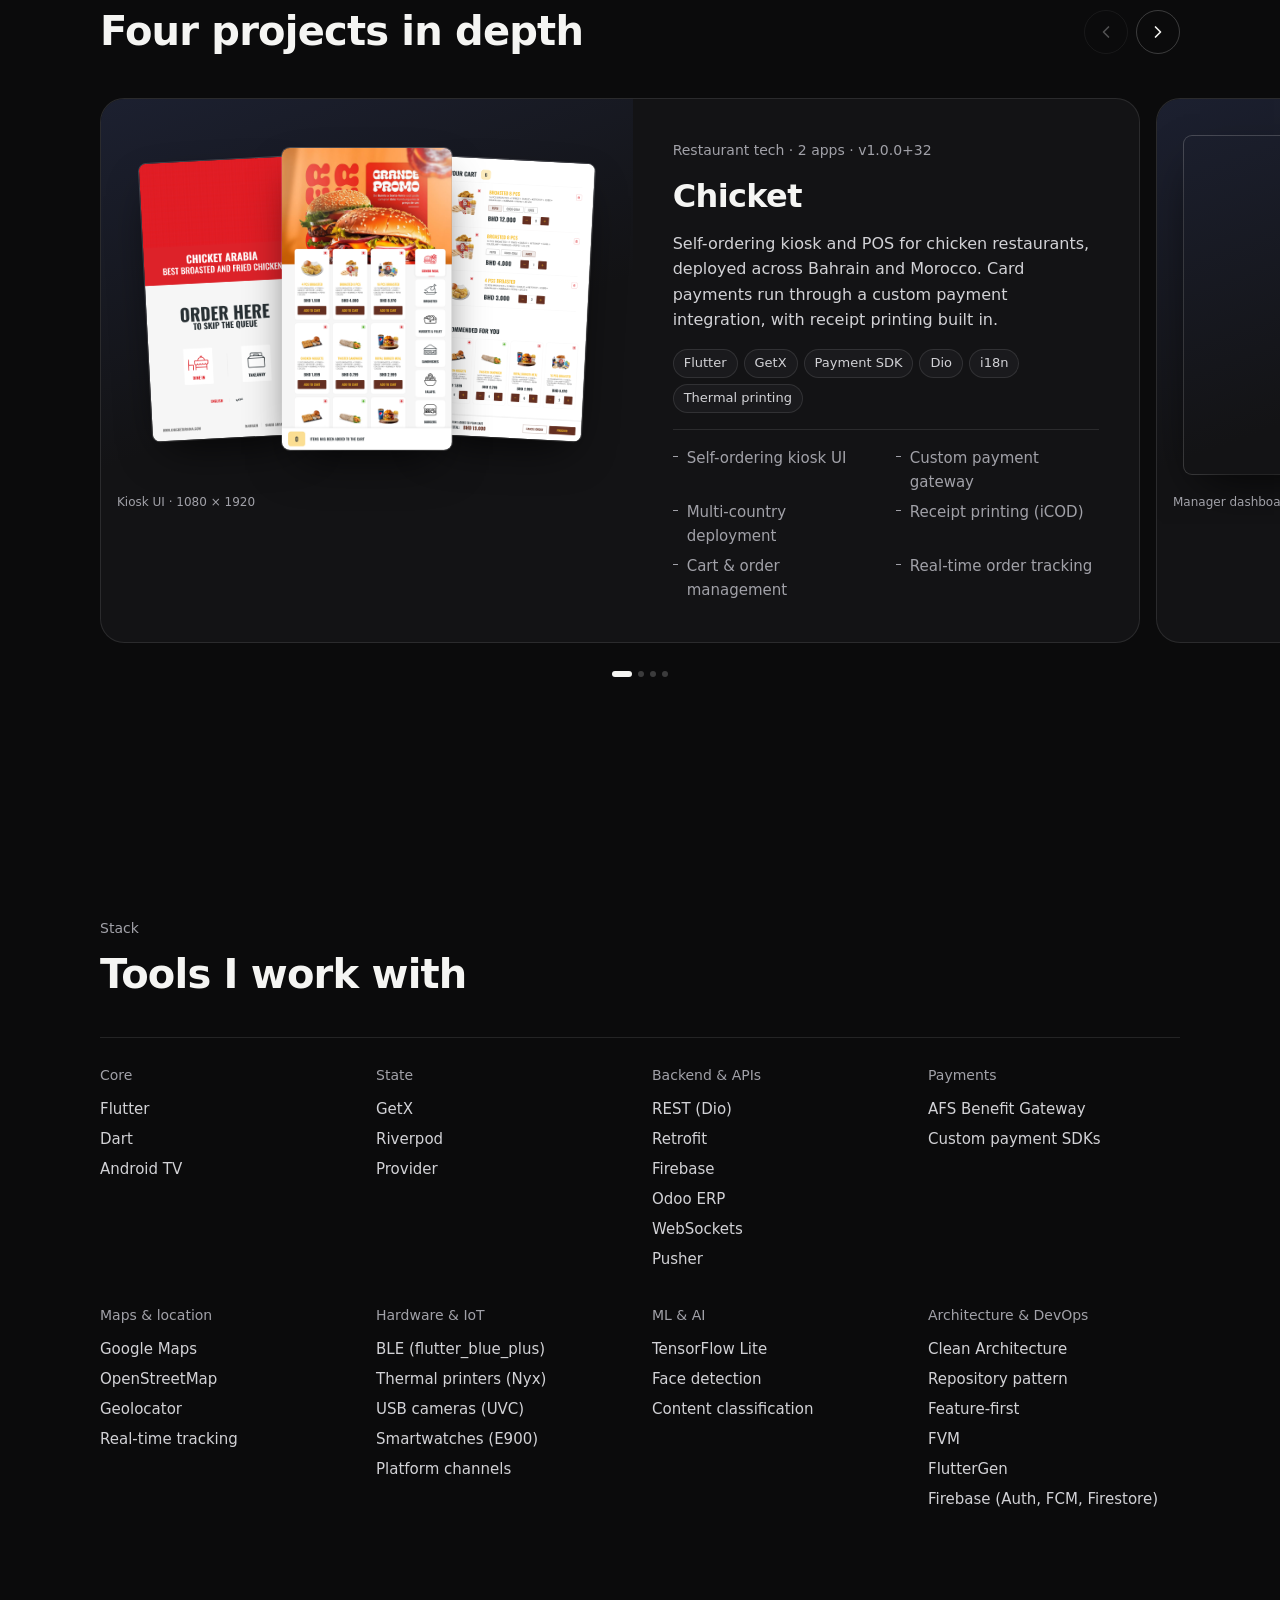
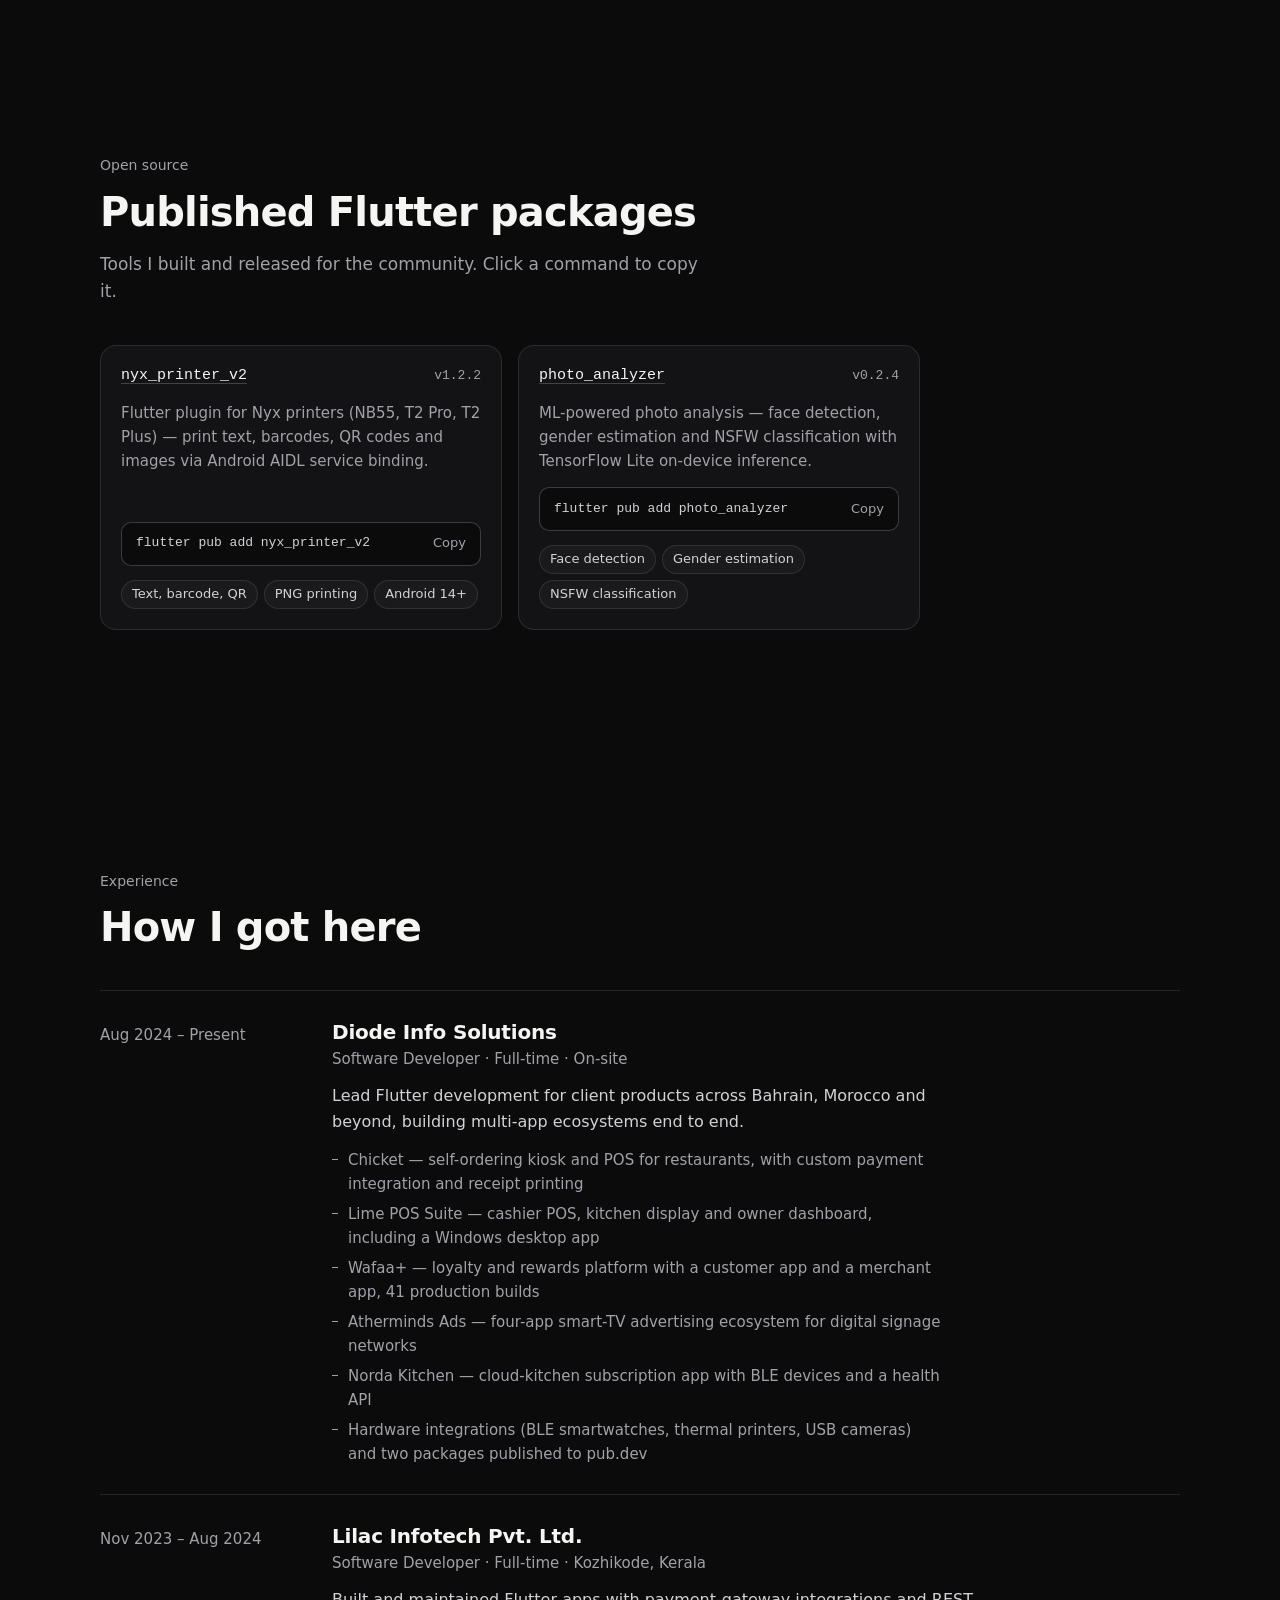
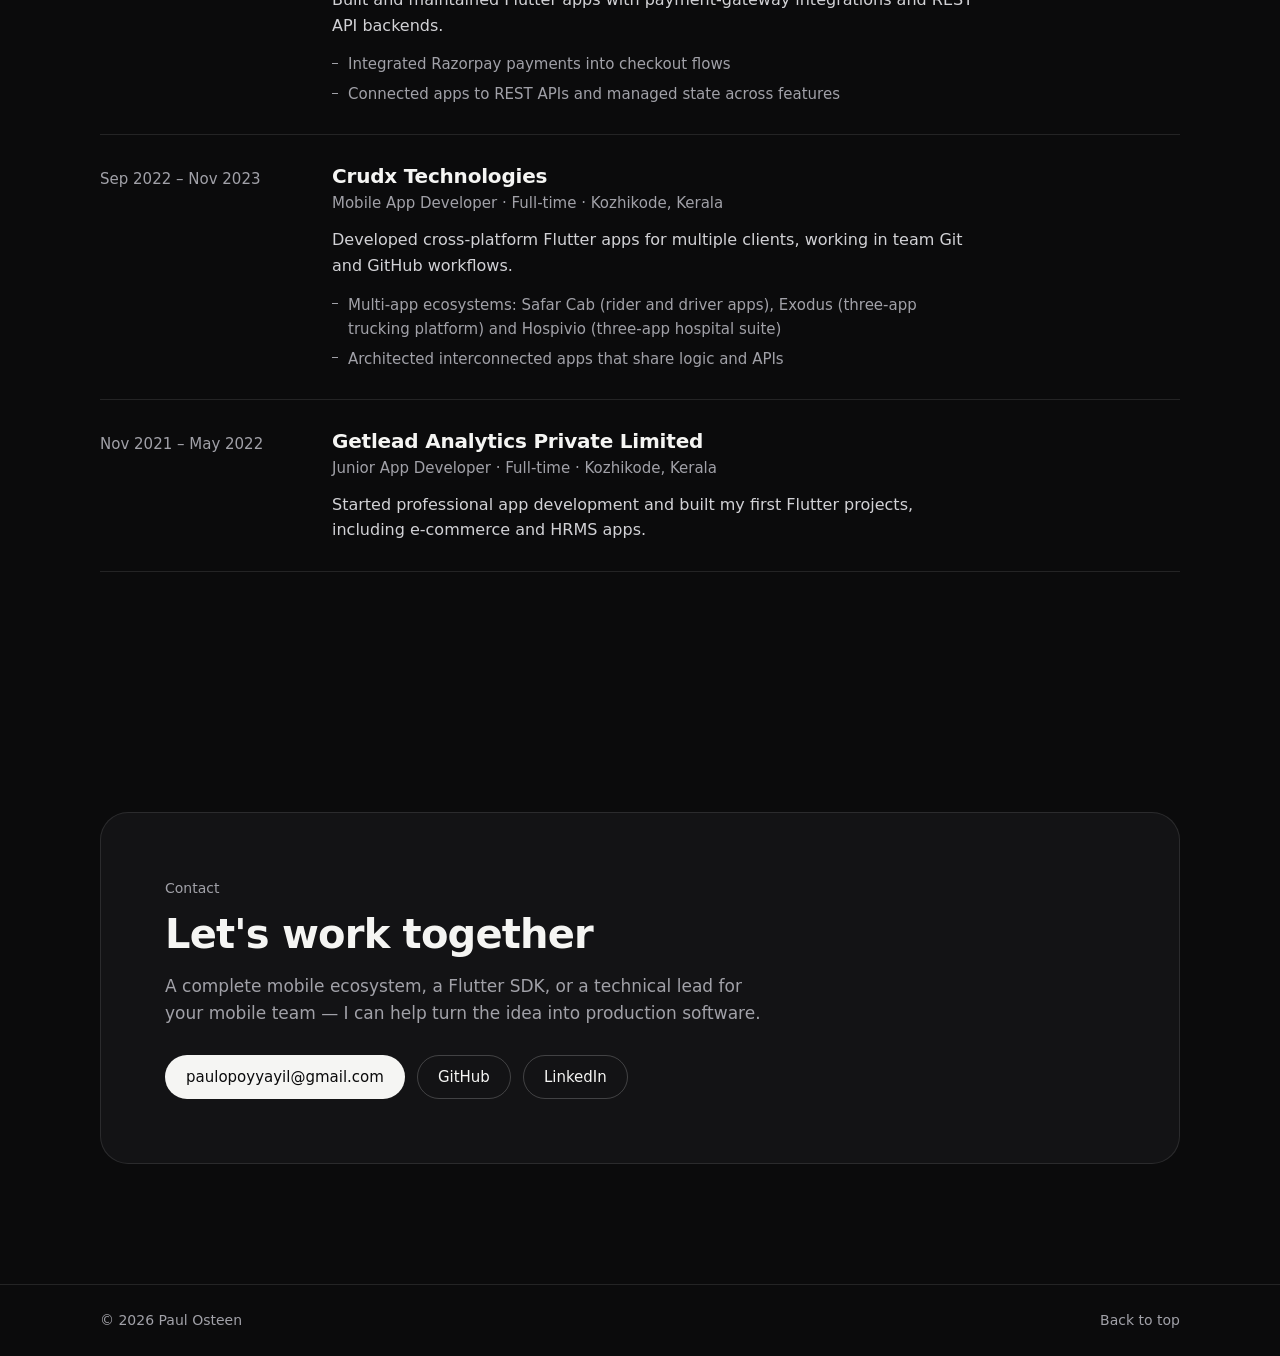
==== commit 53bd81dc: "Trim stack, keep only verified pub.dev packages, rewrite experience - Remove requested stack items (" ====
--- a/index.html
+++ b/index.html
@@ -7,7 +7,7 @@
   <meta name="description" content="Paul Osteen is a Senior Flutter Developer with 5 years of experience shipping 30+ production apps across 12+ industries — multi-app ecosystems, IoT integrations and published Flutter packages.">
   <meta name="theme-color" content="#0b0b0c">
   <meta property="og:title" content="Paul Osteen — Senior Flutter Developer">
-  <meta property="og:description" content="30+ production apps, 7 multi-app ecosystems, 6 published Flutter packages.">
+  <meta property="og:description" content="30+ production apps, 7 multi-app ecosystems, published Flutter packages on pub.dev.">
   <meta property="og:type" content="website">
   <meta property="og:image" content="assets/images/paul_profile.jpg">
   <link rel="icon" href="data:image/svg+xml,<svg xmlns='http://www.w3.org/2000/svg' viewBox='0 0 100 100'><rect width='100' height='100' rx='24' fill='%230b0b0c'/><circle cx='50' cy='50' r='16' fill='%23f5f5f3'/></svg>">
@@ -55,7 +55,7 @@
           <div><dt>Apps shipped</dt><dd>30+</dd></div>
           <div><dt>Multi-app ecosystems</dt><dd>7</dd></div>
           <div><dt>Industries</dt><dd>12+</dd></div>
-          <div><dt>Published packages</dt><dd>6</dd></div>
+          <div><dt>Packages on pub.dev</dt><dd>2</dd></div>
         </dl>
       </div>
     </section>
@@ -69,7 +69,7 @@
         </div>
         <div class="about__text reveal" style="--i:1">
           <p>I lead Flutter development at Diode Info Solutions, building cross-platform apps for clients across Bahrain, Morocco and beyond. My speciality is the multi-app ecosystem — suites of three or four interconnected apps that together run a whole business.</p>
-          <p>I also publish Flutter packages: hardware printer drivers, payment gateway SDKs and on-device ML tools that other developers use in their own projects.</p>
+          <p>I also publish Flutter packages on pub.dev — a Nyx printer driver and an on-device photo analysis toolkit — that other developers use in their own projects.</p>
         </div>
       </div>
 
@@ -78,7 +78,7 @@
           <li class="reveal" style="--i:0"><h3>Enterprise scale</h3><p>Led mobile development for 7 multi-app ecosystems, each with 2–4 interconnected applications.</p></li>
           <li class="reveal" style="--i:1"><h3>Multi-country</h3><p>Apps serving users in Bahrain, Morocco and other markets, with full localisation.</p></li>
           <li class="reveal" style="--i:2"><h3>Hardware &amp; IoT</h3><p>BLE smartwatches, thermal printers, USB cameras and payment terminals integrated into Flutter.</p></li>
-          <li class="reveal" style="--i:3"><h3>Open source</h3><p>Six published packages: printer drivers, payment SDKs and on-device ML.</p></li>
+          <li class="reveal" style="--i:3"><h3>Open source</h3><p>Two packages on pub.dev: a thermal-printer driver and on-device photo analysis.</p></li>
         </ul>
       </div>
     </section>
@@ -111,8 +111,8 @@
           <div class="case__body">
             <p class="case__meta">Restaurant tech · 2 apps · v1.0.0+32</p>
             <h3>Chicket</h3>
-            <p>Self-ordering kiosk and POS for chicken restaurants, deployed across Bahrain and Morocco. I built a custom AFS payment SDK from scratch to handle Benefit card transactions with AES-256 encryption and 3DS2 authentication.</p>
-            <ul class="tags"><li>Flutter</li><li>GetX</li><li>AFS Payment SDK</li><li>Dio</li><li>i18n</li><li>Thermal printing</li></ul>
+            <p>Self-ordering kiosk and POS for chicken restaurants, deployed across Bahrain and Morocco. Card payments run through a custom payment integration, with receipt printing built in.</p>
+            <ul class="tags"><li>Flutter</li><li>GetX</li><li>Payment SDK</li><li>Dio</li><li>i18n</li><li>Thermal printing</li></ul>
             <ul class="bullets"><li>Self-ordering kiosk UI</li><li>Custom payment gateway</li><li>Multi-country deployment</li><li>Receipt printing (iCOD)</li><li>Cart &amp; order management</li><li>Real-time order tracking</li></ul>
           </div>
         </article>
@@ -171,10 +171,10 @@
           <h2 id="stack-title">Tools I work with</h2>
         </div>
         <div class="stack">
-          <div class="reveal"><h3>Core</h3><ul><li>Flutter</li><li>Dart</li><li>Material Design</li><li>Cupertino</li><li>Flutter Web</li><li>Android TV</li></ul></div>
-          <div class="reveal"><h3>State</h3><ul><li>GetX</li><li>Riverpod</li><li>Provider</li><li>BLoC</li></ul></div>
+          <div class="reveal"><h3>Core</h3><ul><li>Flutter</li><li>Dart</li><li>Android TV</li></ul></div>
+          <div class="reveal"><h3>State</h3><ul><li>GetX</li><li>Riverpod</li><li>Provider</li></ul></div>
           <div class="reveal"><h3>Backend &amp; APIs</h3><ul><li>REST (Dio)</li><li>Retrofit</li><li>Firebase</li><li>Odoo ERP</li><li>WebSockets</li><li>Pusher</li></ul></div>
-          <div class="reveal"><h3>Payments</h3><ul><li>AFS Benefit Gateway</li><li>Custom payment SDKs</li><li>AES-256 encryption</li><li>3DS2</li></ul></div>
+          <div class="reveal"><h3>Payments</h3><ul><li>AFS Benefit Gateway</li><li>Custom payment SDKs</li></ul></div>
           <div class="reveal"><h3>Maps &amp; location</h3><ul><li>Google Maps</li><li>OpenStreetMap</li><li>Geolocator</li><li>Real-time tracking</li></ul></div>
           <div class="reveal"><h3>Hardware &amp; IoT</h3><ul><li>BLE (flutter_blue_plus)</li><li>Thermal printers (Nyx)</li><li>USB cameras (UVC)</li><li>Smartwatches (E900)</li><li>Platform channels</li></ul></div>
           <div class="reveal"><h3>ML &amp; AI</h3><ul><li>TensorFlow Lite</li><li>Face detection</li><li>Content classification</li></ul></div>
@@ -194,58 +194,77 @@
 
         <div class="pkgs">
           <article class="pkg reveal" style="--i:0">
-            <header><h3>nyx_printer_v2</h3><span>v1.2.2</span></header>
+            <header><h3><a href="https://pub.dev/packages/nyx_printer_v2" target="_blank" rel="noopener">nyx_printer_v2</a></h3><span>v1.2.2</span></header>
             <p>Flutter plugin for Nyx printers (NB55, T2 Pro, T2 Plus) — print text, barcodes, QR codes and images via Android AIDL service binding.</p>
             <button class="cmd" type="button" data-cmd="flutter pub add nyx_printer_v2"><code>flutter pub add nyx_printer_v2</code><em>Copy</em></button>
             <ul class="tags"><li>Text, barcode, QR</li><li>PNG printing</li><li>Android 14+</li></ul>
           </article>
           <article class="pkg reveal" style="--i:1">
-            <header><h3>afs_gateway</h3><span>v1.0.0</span></header>
-            <p>AFS Benefit Payment Gateway SDK — AES-256-CBC encryption, automated 3DS2 authentication, JS bridge result interception and deep-link support.</p>
-            <button class="cmd" type="button" data-cmd="flutter pub add afs_gateway"><code>flutter pub add afs_gateway</code><em>Copy</em></button>
-            <ul class="tags"><li>AES-256-CBC</li><li>3DS2</li><li>JS bridge</li><li>Sandbox cards</li></ul>
-          </article>
-          <article class="pkg reveal" style="--i:2">
-            <header><h3>photo_analyzer</h3><span>v0.2.4</span></header>
+            <header><h3><a href="https://pub.dev/packages/photo_analyzer" target="_blank" rel="noopener">photo_analyzer</a></h3><span>v0.2.4</span></header>
             <p>ML-powered photo analysis — face detection, gender estimation and NSFW classification with TensorFlow Lite on-device inference.</p>
             <button class="cmd" type="button" data-cmd="flutter pub add photo_analyzer"><code>flutter pub add photo_analyzer</code><em>Copy</em></button>
             <ul class="tags"><li>Face detection</li><li>Gender estimation</li><li>NSFW classification</li></ul>
           </article>
-          <article class="pkg reveal" style="--i:0">
-            <header><h3>neurya_sdk</h3><span>v0.0.1</span></header>
-            <p>Plug-and-play SDK for E900-series smartwatches. Health tracking, device management and data sync over BLE.</p>
-            <button class="cmd" type="button" data-cmd="flutter pub add neurya_sdk"><code>flutter pub add neurya_sdk</code><em>Copy</em></button>
-            <ul class="tags"><li>BLE</li><li>Health sync</li><li>Device management</li><li>Calendar UI</li></ul>
-          </article>
-          <article class="pkg reveal" style="--i:1">
-            <header><h3>flutter_uvc_camera</h3><span>v0.2.0</span></header>
-            <p>USB Video Class camera support for Android — lets Flutter apps use external USB cameras via platform channels.</p>
-            <button class="cmd" type="button" data-cmd="flutter pub add flutter_uvc_camera"><code>flutter pub add flutter_uvc_camera</code><em>Copy</em></button>
-            <ul class="tags"><li>USB cameras</li><li>Platform channels</li><li>Android native</li></ul>
-          </article>
-          <article class="pkg reveal" style="--i:2">
-            <header><h3>benefit_pg_flutter</h3><span>v0.0.1</span></header>
-            <p>Benefit payment gateway plugin for Flutter — secure card payment processing for Bahrain's Benefit network.</p>
-            <button class="cmd" type="button" data-cmd="flutter pub add benefit_pg_flutter"><code>flutter pub add benefit_pg_flutter</code><em>Copy</em></button>
-            <ul class="tags"><li>Benefit network</li><li>Card payments</li><li>Bahrain</li></ul>
-          </article>
-        </div>
-      </div>
-    </section>
-
-    <!-- TIMELINE -->
+        </div>
+      </div>
+    </section>
+
+    <!-- EXPERIENCE -->
     <section class="section" id="timeline" aria-labelledby="timeline-title">
       <div class="wrap">
         <div class="reveal">
-          <p class="label">Timeline</p>
+          <p class="label">Experience</p>
           <h2 id="timeline-title">How I got here</h2>
         </div>
         <ol class="steps">
-          <li class="reveal"><p class="step__year">2021</p><div><h3>First Flutter projects</h3><p>Began professional Flutter development. Early work included e-commerce apps, games (Ludo, Snake &amp; Ladder) and HRMS systems — the fundamentals of cross-platform mobile.</p></div></li>
-          <li class="reveal"><p class="step__year">2022</p><div><h3>Multi-app ecosystems</h3><p>Safar Cab (rider + driver), Exodus (3-app trucking platform) and Hospivio (3-app hospital suite). Learned to architect interconnected systems that share logic and APIs.</p></div></li>
-          <li class="reveal"><p class="step__year">2023</p><div><h3>Payment SDKs &amp; restaurant tech</h3><p>Went deep on restaurant POS with Chicket and Lime POS. Built the AFS Benefit gateway SDK from scratch — AES-256, 3DS2 and JS bridge interception. Wafaa+ hit its stride.</p></div></li>
-          <li class="reveal"><p class="step__year">2024</p><div><h3>IoT &amp; hardware</h3><p>Extended Flutter into hardware: the Neurya smartwatch SDK over BLE, the Nyx thermal-printer plugin and a UVC camera plugin. Published packages to the Flutter community.</p></div></li>
-          <li class="reveal"><p class="step__year">2025 – now</p><div><h3>Full-stack Flutter</h3><p>Leading Atherminds (4-app smart-TV ad platform), Norda Kitchen (cloud kitchen with health API) and Lime POS Management (Windows desktop). ML-powered packages with TFLite. 30+ apps shipped and counting.</p></div></li>
+          <li class="reveal">
+            <p class="step__year">Aug 2024 – Present</p>
+            <div>
+              <h3>Diode Info Solutions</h3>
+              <p class="step__role">Software Developer · Full-time · On-site</p>
+              <p>Lead Flutter development for client products across Bahrain, Morocco and beyond, building multi-app ecosystems end to end.</p>
+              <ul class="step__list">
+                <li>Chicket — self-ordering kiosk and POS for restaurants, with custom payment integration and receipt printing</li>
+                <li>Lime POS Suite — cashier POS, kitchen display and owner dashboard, including a Windows desktop app</li>
+                <li>Wafaa+ — loyalty and rewards platform with a customer app and a merchant app, 41 production builds</li>
+                <li>Atherminds Ads — four-app smart-TV advertising ecosystem for digital signage networks</li>
+                <li>Norda Kitchen — cloud-kitchen subscription app with BLE devices and a health API</li>
+                <li>Hardware integrations (BLE smartwatches, thermal printers, USB cameras) and two packages published to pub.dev</li>
+              </ul>
+            </div>
+          </li>
+          <li class="reveal">
+            <p class="step__year">Nov 2023 – Aug 2024</p>
+            <div>
+              <h3>Lilac Infotech Pvt. Ltd.</h3>
+              <p class="step__role">Software Developer · Full-time · Kozhikode, Kerala</p>
+              <p>Built and maintained Flutter apps with payment-gateway integrations and REST API backends.</p>
+              <ul class="step__list">
+                <li>Integrated Razorpay payments into checkout flows</li>
+                <li>Connected apps to REST APIs and managed state across features</li>
+              </ul>
+            </div>
+          </li>
+          <li class="reveal">
+            <p class="step__year">Sep 2022 – Nov 2023</p>
+            <div>
+              <h3>Crudx Technologies</h3>
+              <p class="step__role">Mobile App Developer · Full-time · Kozhikode, Kerala</p>
+              <p>Developed cross-platform Flutter apps for multiple clients, working in team Git and GitHub workflows.</p>
+              <ul class="step__list">
+                <li>Multi-app ecosystems: Safar Cab (rider and driver apps), Exodus (three-app trucking platform) and Hospivio (three-app hospital suite)</li>
+                <li>Architected interconnected apps that share logic and APIs</li>
+              </ul>
+            </div>
+          </li>
+          <li class="reveal">
+            <p class="step__year">Nov 2021 – May 2022</p>
+            <div>
+              <h3>Getlead Analytics Private Limited</h3>
+              <p class="step__role">Junior App Developer · Full-time · Kozhikode, Kerala</p>
+              <p>Started professional app development and built my first Flutter projects, including e-commerce and HRMS apps.</p>
+            </div>
+          </li>
         </ol>
       </div>
     </section>
--- a/styles/main.css
+++ b/styles/main.css
@@ -203,9 +203,11 @@
 .stack li { padding: 3px 0; font-size: 0.9375rem; color: var(--text-2); }
 
 /* ---------- Packages ---------- */
-.pkgs { display: grid; grid-template-columns: repeat(auto-fit, minmax(min(100%, 320px), 1fr)); gap: 16px; margin-top: clamp(24px, 4vw, 40px); }
+.pkgs { display: grid; grid-template-columns: repeat(auto-fit, minmax(min(100%, 340px), 1fr)); max-width: 820px; gap: 16px; margin-top: clamp(24px, 4vw, 40px); }
 .pkg { display: flex; flex-direction: column; gap: 14px; padding: 20px; background: var(--surface); border: 1px solid var(--line); border-radius: 16px; }
 .pkg header { display: flex; justify-content: space-between; align-items: baseline; gap: 12px; }
+.pkg h3 a { text-decoration: underline; text-decoration-color: var(--line-2); text-underline-offset: 4px; transition: text-decoration-color 0.2s; }
+@media (hover: hover) { .pkg h3 a:hover { text-decoration-color: var(--text); } }
 .pkg h3 { font-family: var(--mono); font-size: 0.9375rem; font-weight: 500; letter-spacing: 0; }
 .pkg header span { font-family: var(--mono); font-size: 0.8125rem; color: var(--dim); }
 .pkg > p { color: var(--dim); font-size: 0.9375rem; flex: 1; }
@@ -216,13 +218,17 @@
 .cmd.is-copied em { color: #5bd68a; }
 @media (hover: hover) { .cmd:hover { border-color: var(--text); } }
 
-/* ---------- Timeline ---------- */
+/* ---------- Experience ---------- */
 .steps { margin-top: clamp(24px, 4vw, 40px); border-top: 1px solid var(--line); }
-.steps li { display: grid; grid-template-columns: 1fr; gap: 6px; padding: 24px 0; border-bottom: 1px solid var(--line); }
-.step__year { font-size: 1rem; font-weight: 600; color: var(--dim); font-variant-numeric: tabular-nums; }
-.steps h3 { margin-bottom: 6px; }
-.steps p:not(.step__year) { color: var(--dim); max-width: 64ch; }
-@media (min-width: 700px) { .steps li { grid-template-columns: 160px 1fr; gap: 24px; } }
+.steps > li { display: grid; grid-template-columns: 1fr; gap: 8px; padding: 28px 0; border-bottom: 1px solid var(--line); }
+.step__year { font-size: 0.9375rem; color: var(--dim); font-variant-numeric: tabular-nums; }
+.steps h3 { font-size: 1.25rem; }
+.step__role { margin: 2px 0 12px; font-size: 0.9375rem; color: var(--dim); }
+.steps p:not(.step__year):not(.step__role) { color: var(--text-2); max-width: 64ch; }
+.step__list { display: grid; gap: 6px; margin-top: 14px; max-width: 64ch; font-size: 0.9375rem; color: var(--dim); }
+.step__list li { position: relative; padding-left: 16px; }
+.step__list li::before { content: ""; position: absolute; left: 0; top: 0.7em; width: 6px; height: 1px; background: var(--dim); }
+@media (min-width: 760px) { .steps > li { grid-template-columns: 200px 1fr; gap: 32px; } .step__year { padding-top: 4px; } }
 
 /* ---------- Contact ---------- */
 .contact__card { padding: clamp(28px, 6vw, 64px); background: var(--surface); border: 1px solid var(--line); border-radius: 28px; }
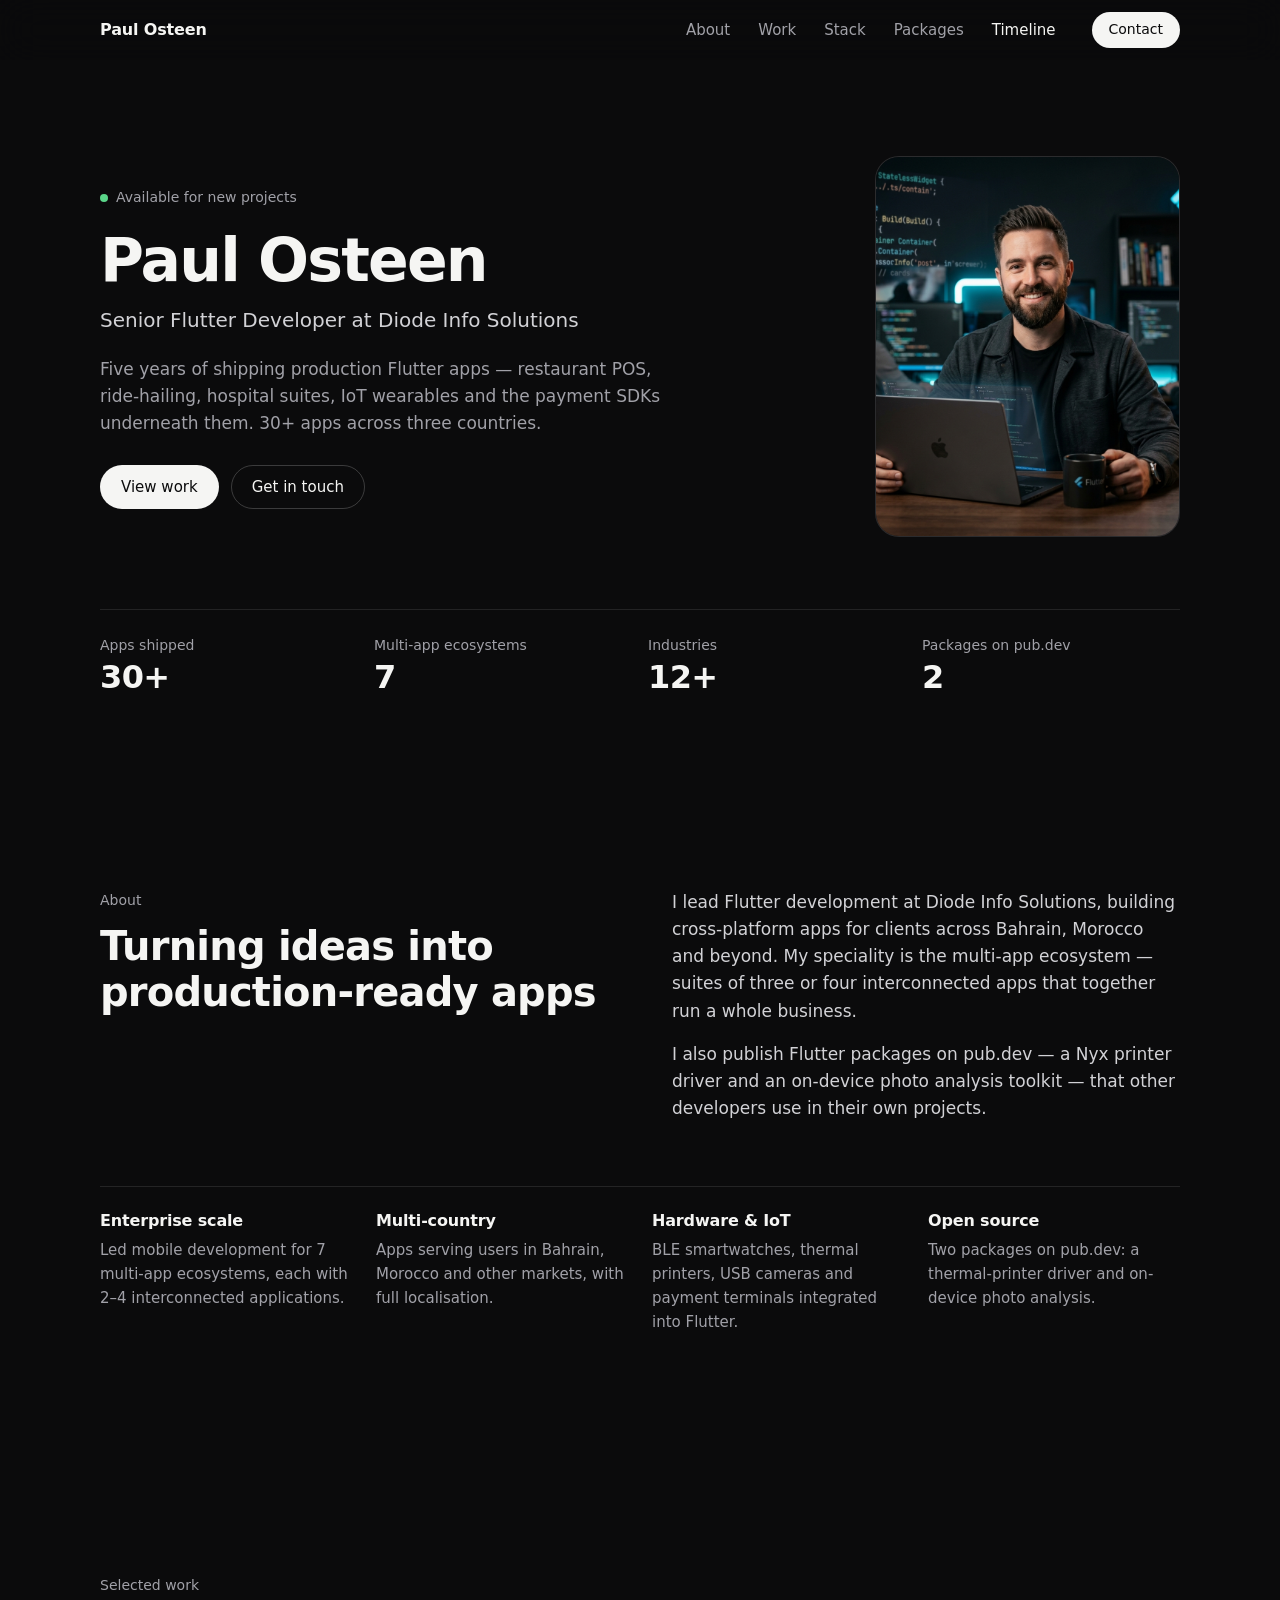
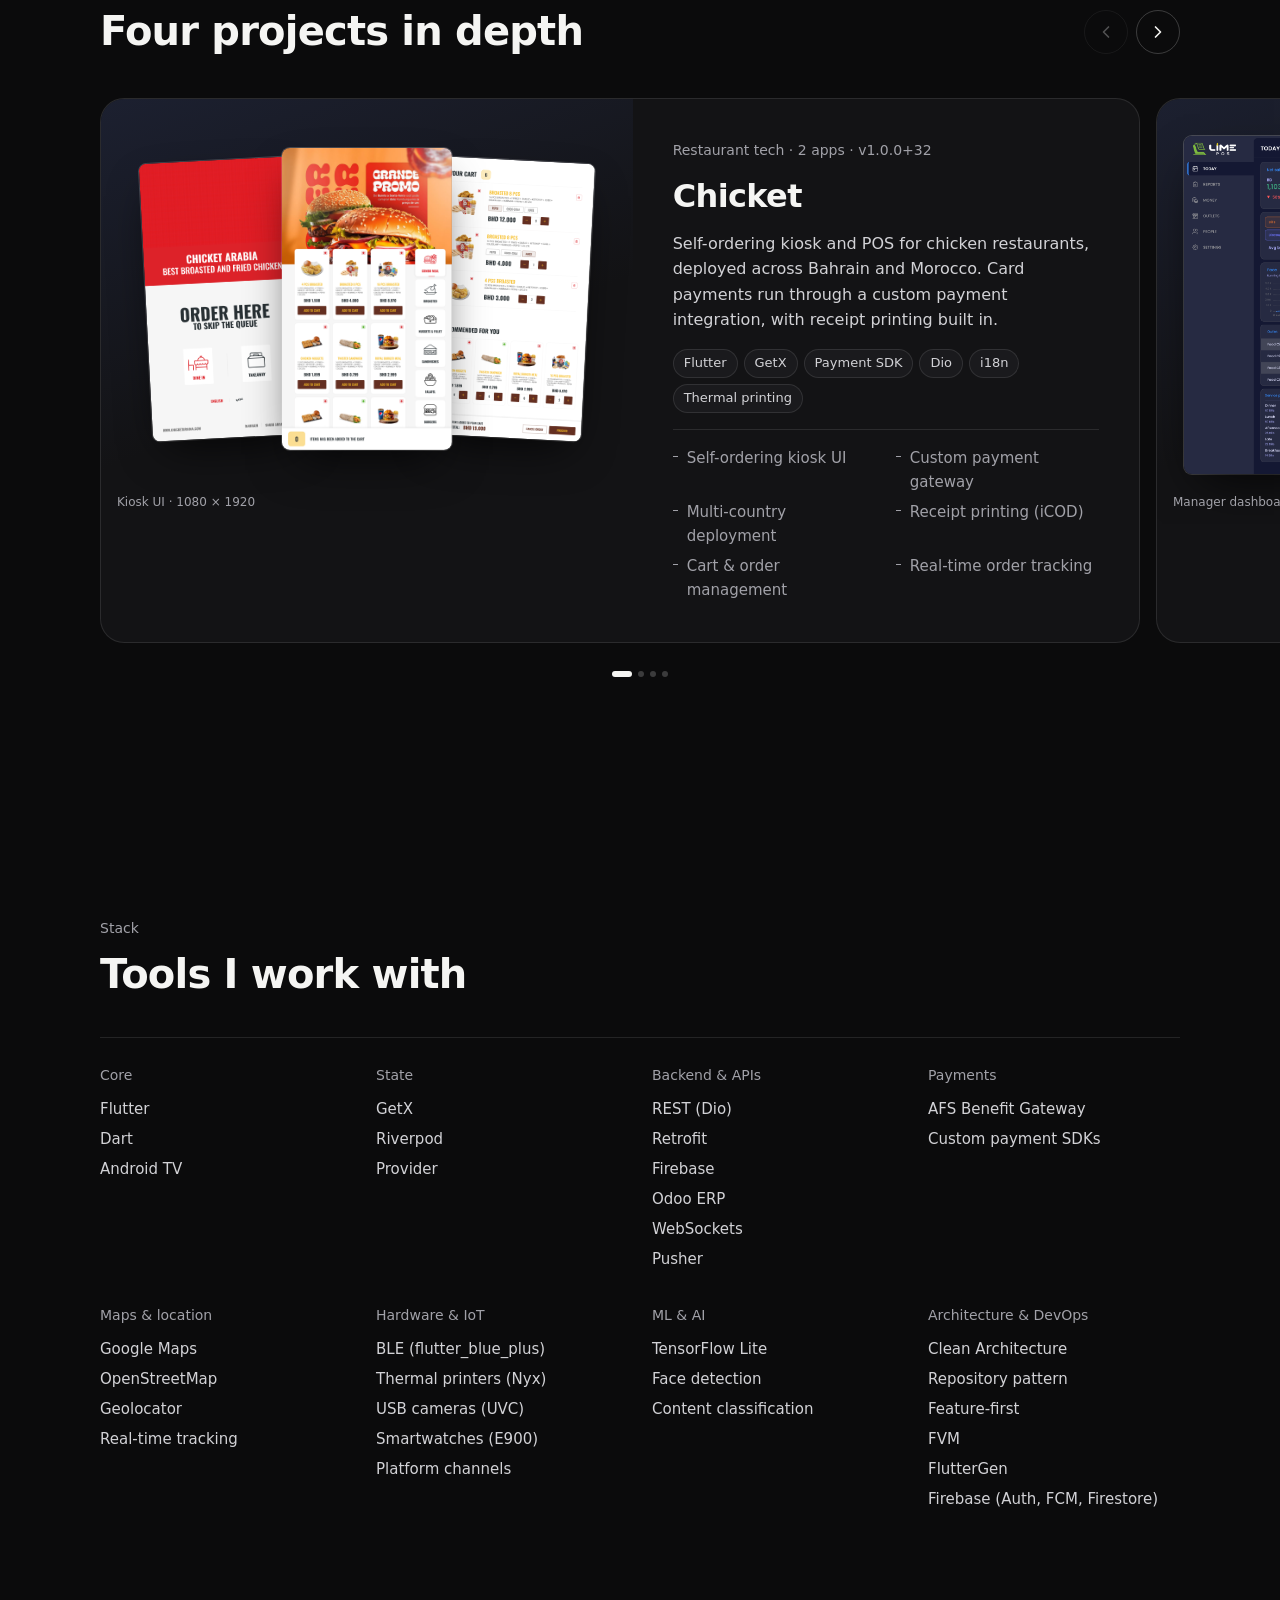
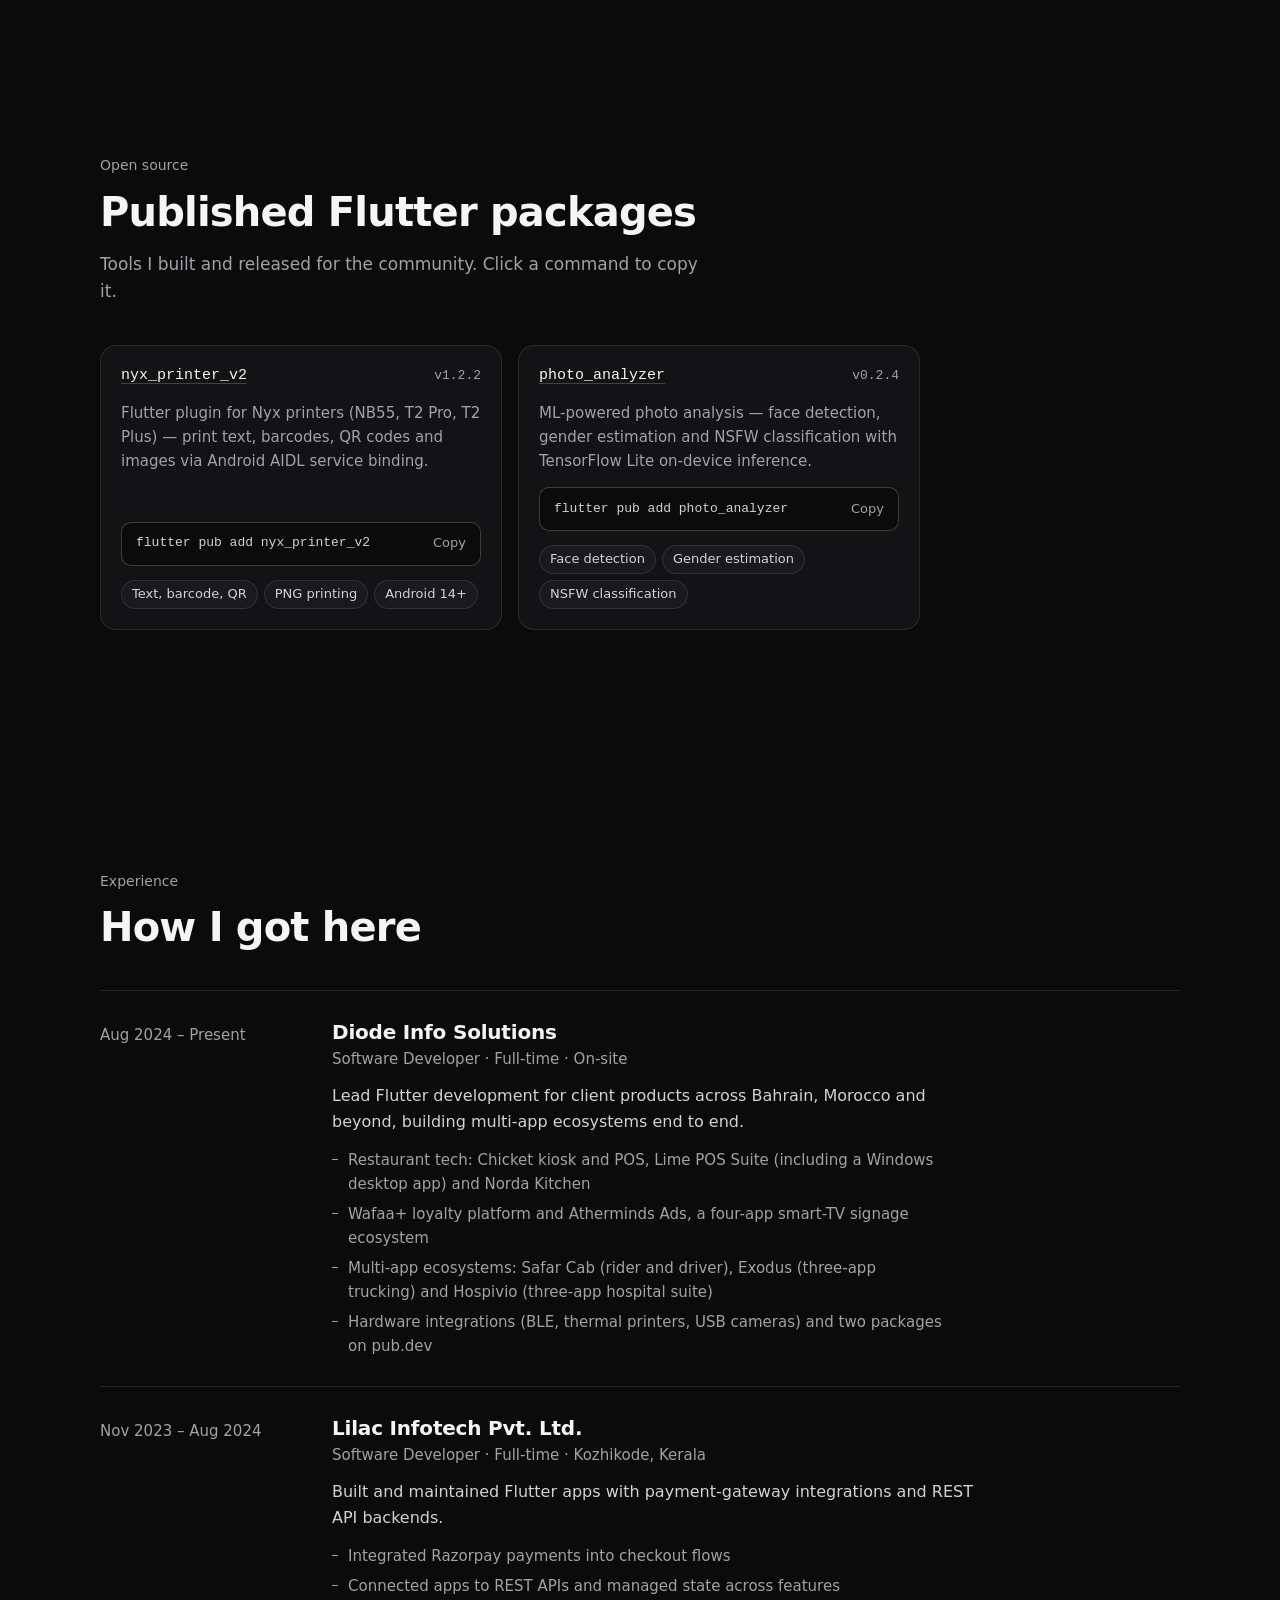
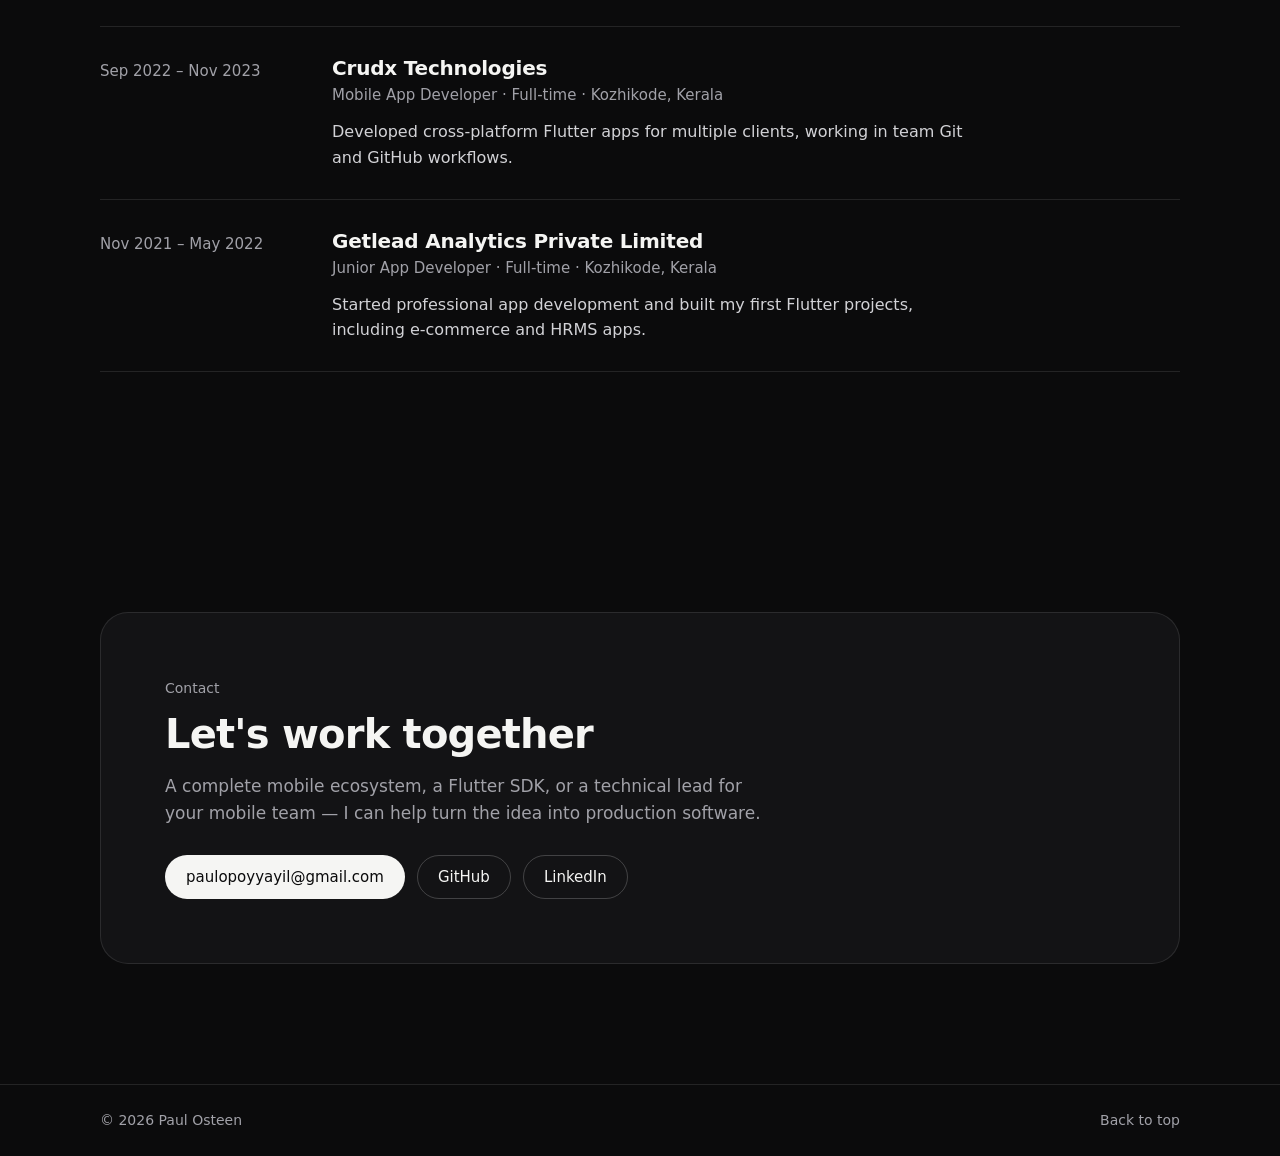
==== commit a16a2e9b: "Move Safar Cab, Exodus and Hospivio to Diode; shorten Diode bullets Co-Authored-By: Claude Sonnet 5." ====
--- a/index.html
+++ b/index.html
@@ -224,12 +224,10 @@
               <p class="step__role">Software Developer · Full-time · On-site</p>
               <p>Lead Flutter development for client products across Bahrain, Morocco and beyond, building multi-app ecosystems end to end.</p>
               <ul class="step__list">
-                <li>Chicket — self-ordering kiosk and POS for restaurants, with custom payment integration and receipt printing</li>
-                <li>Lime POS Suite — cashier POS, kitchen display and owner dashboard, including a Windows desktop app</li>
-                <li>Wafaa+ — loyalty and rewards platform with a customer app and a merchant app, 41 production builds</li>
-                <li>Atherminds Ads — four-app smart-TV advertising ecosystem for digital signage networks</li>
-                <li>Norda Kitchen — cloud-kitchen subscription app with BLE devices and a health API</li>
-                <li>Hardware integrations (BLE smartwatches, thermal printers, USB cameras) and two packages published to pub.dev</li>
+                <li>Restaurant tech: Chicket kiosk and POS, Lime POS Suite (including a Windows desktop app) and Norda Kitchen</li>
+                <li>Wafaa+ loyalty platform and Atherminds Ads, a four-app smart-TV signage ecosystem</li>
+                <li>Multi-app ecosystems: Safar Cab (rider and driver), Exodus (three-app trucking) and Hospivio (three-app hospital suite)</li>
+                <li>Hardware integrations (BLE, thermal printers, USB cameras) and two packages on pub.dev</li>
               </ul>
             </div>
           </li>
@@ -251,10 +249,6 @@
               <h3>Crudx Technologies</h3>
               <p class="step__role">Mobile App Developer · Full-time · Kozhikode, Kerala</p>
               <p>Developed cross-platform Flutter apps for multiple clients, working in team Git and GitHub workflows.</p>
-              <ul class="step__list">
-                <li>Multi-app ecosystems: Safar Cab (rider and driver apps), Exodus (three-app trucking platform) and Hospivio (three-app hospital suite)</li>
-                <li>Architected interconnected apps that share logic and APIs</li>
-              </ul>
             </div>
           </li>
           <li class="reveal">
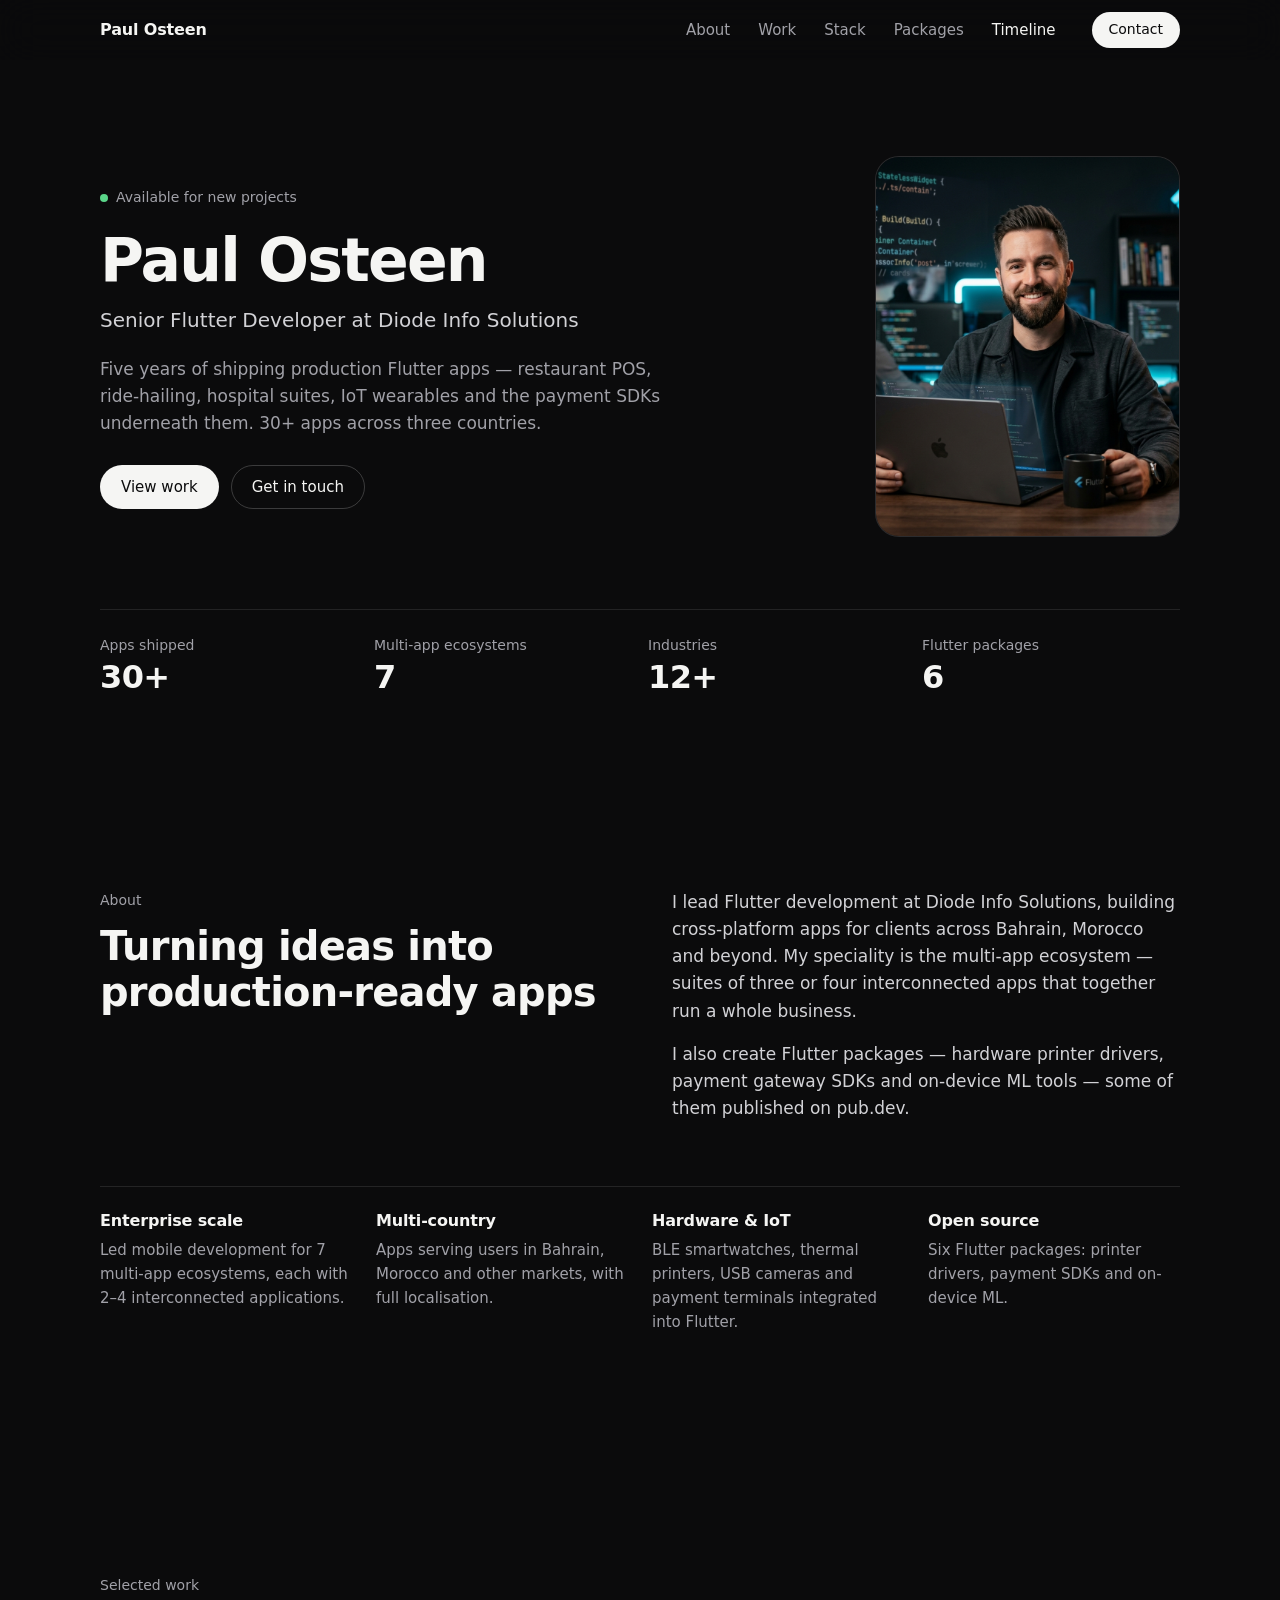
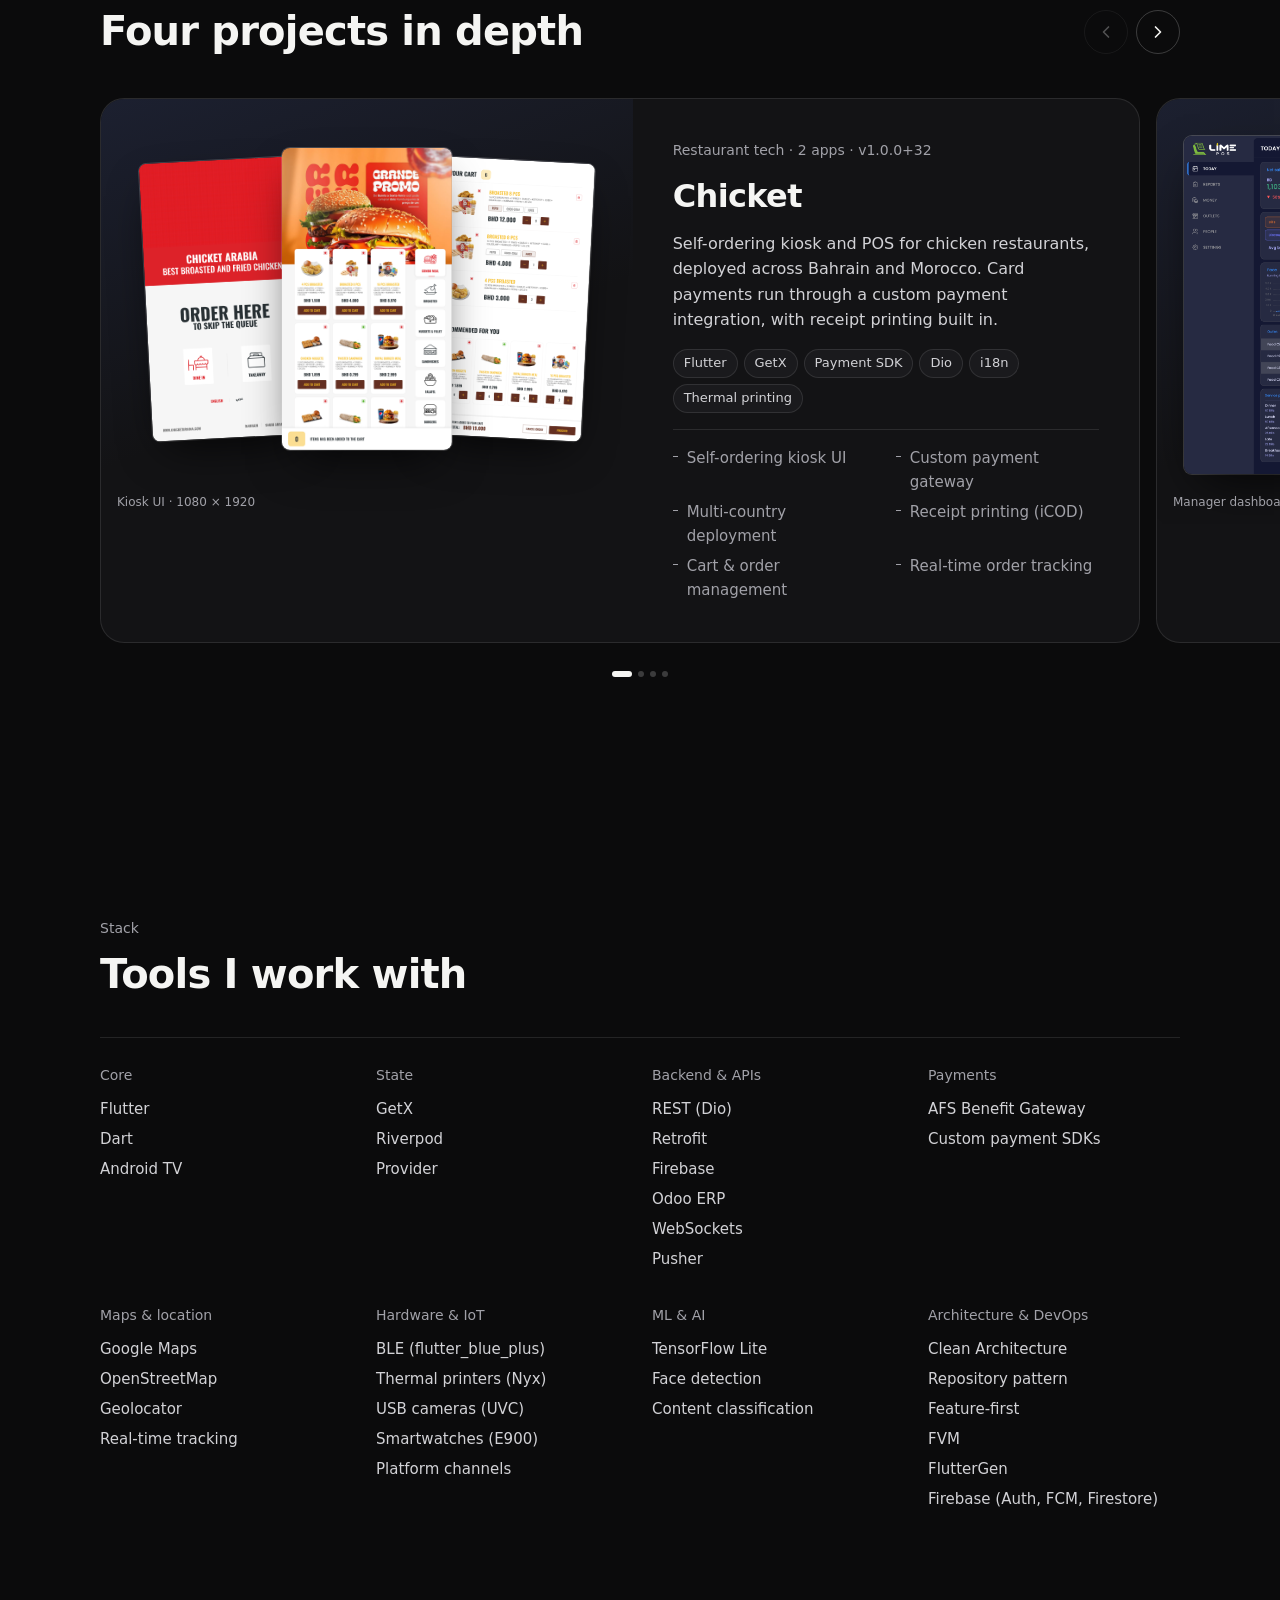
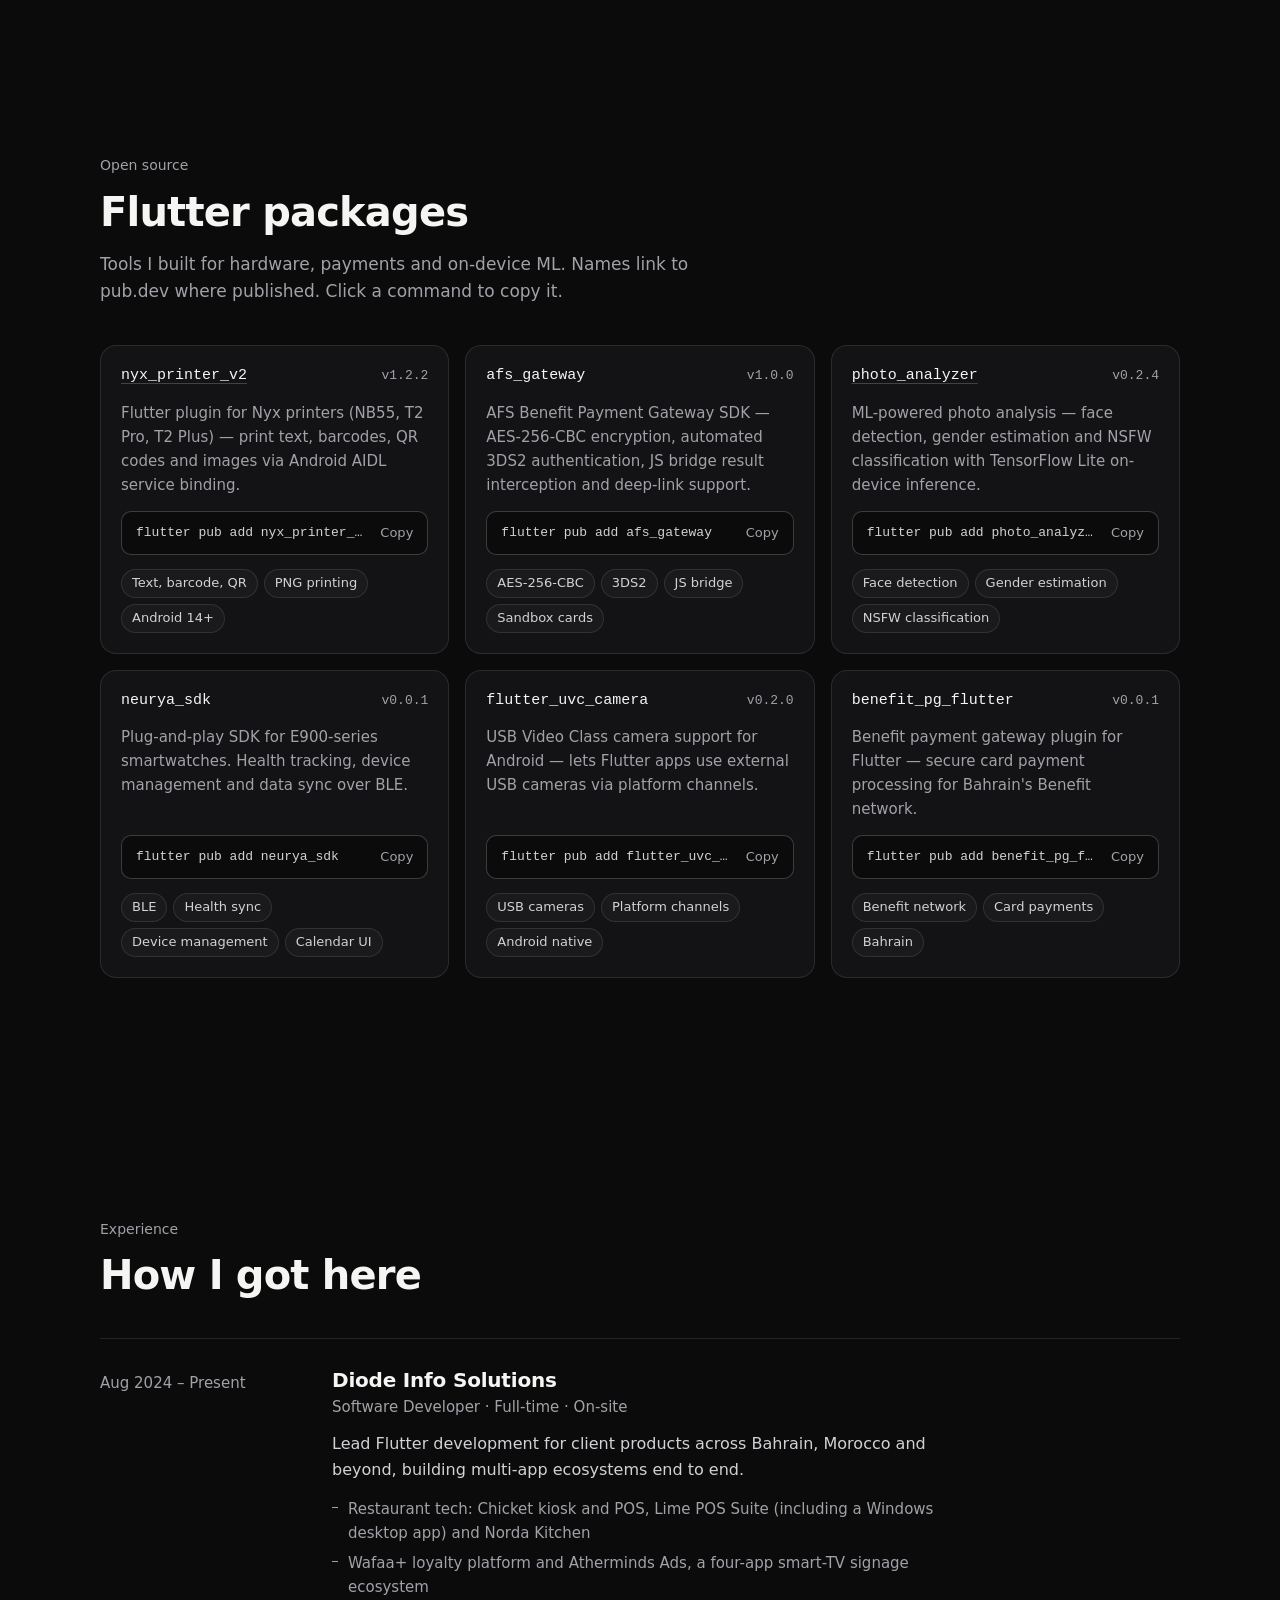
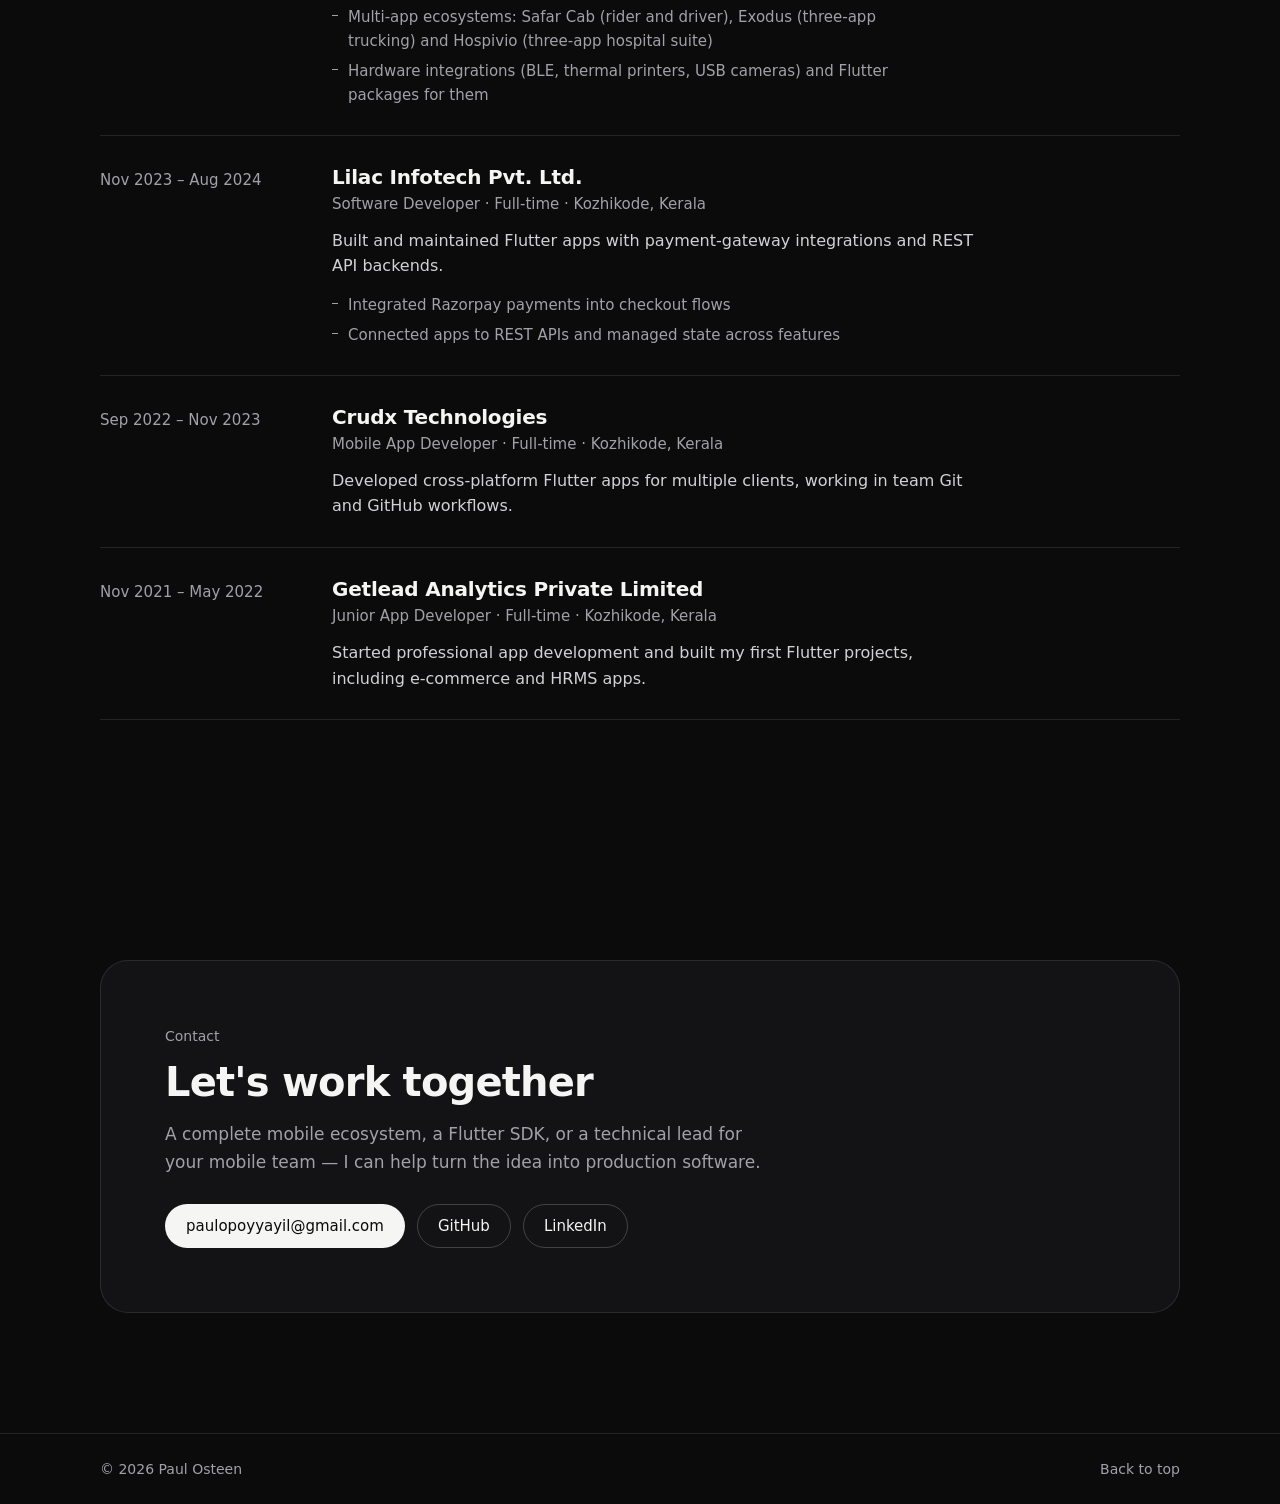
==== commit 6b474695: "Restore all six Flutter packages Only nyx_printer_v2 and photo_analyzer link to pub.dev; the others " ====
--- a/index.html
+++ b/index.html
@@ -7,7 +7,7 @@
   <meta name="description" content="Paul Osteen is a Senior Flutter Developer with 5 years of experience shipping 30+ production apps across 12+ industries — multi-app ecosystems, IoT integrations and published Flutter packages.">
   <meta name="theme-color" content="#0b0b0c">
   <meta property="og:title" content="Paul Osteen — Senior Flutter Developer">
-  <meta property="og:description" content="30+ production apps, 7 multi-app ecosystems, published Flutter packages on pub.dev.">
+  <meta property="og:description" content="30+ production apps, 7 multi-app ecosystems, 6 Flutter packages.">
   <meta property="og:type" content="website">
   <meta property="og:image" content="assets/images/paul_profile.jpg">
   <link rel="icon" href="data:image/svg+xml,<svg xmlns='http://www.w3.org/2000/svg' viewBox='0 0 100 100'><rect width='100' height='100' rx='24' fill='%230b0b0c'/><circle cx='50' cy='50' r='16' fill='%23f5f5f3'/></svg>">
@@ -55,7 +55,7 @@
           <div><dt>Apps shipped</dt><dd>30+</dd></div>
           <div><dt>Multi-app ecosystems</dt><dd>7</dd></div>
           <div><dt>Industries</dt><dd>12+</dd></div>
-          <div><dt>Packages on pub.dev</dt><dd>2</dd></div>
+          <div><dt>Flutter packages</dt><dd>6</dd></div>
         </dl>
       </div>
     </section>
@@ -69,7 +69,7 @@
         </div>
         <div class="about__text reveal" style="--i:1">
           <p>I lead Flutter development at Diode Info Solutions, building cross-platform apps for clients across Bahrain, Morocco and beyond. My speciality is the multi-app ecosystem — suites of three or four interconnected apps that together run a whole business.</p>
-          <p>I also publish Flutter packages on pub.dev — a Nyx printer driver and an on-device photo analysis toolkit — that other developers use in their own projects.</p>
+          <p>I also create Flutter packages — hardware printer drivers, payment gateway SDKs and on-device ML tools — some of them published on pub.dev.</p>
         </div>
       </div>
 
@@ -78,7 +78,7 @@
           <li class="reveal" style="--i:0"><h3>Enterprise scale</h3><p>Led mobile development for 7 multi-app ecosystems, each with 2–4 interconnected applications.</p></li>
           <li class="reveal" style="--i:1"><h3>Multi-country</h3><p>Apps serving users in Bahrain, Morocco and other markets, with full localisation.</p></li>
           <li class="reveal" style="--i:2"><h3>Hardware &amp; IoT</h3><p>BLE smartwatches, thermal printers, USB cameras and payment terminals integrated into Flutter.</p></li>
-          <li class="reveal" style="--i:3"><h3>Open source</h3><p>Two packages on pub.dev: a thermal-printer driver and on-device photo analysis.</p></li>
+          <li class="reveal" style="--i:3"><h3>Open source</h3><p>Six Flutter packages: printer drivers, payment SDKs and on-device ML.</p></li>
         </ul>
       </div>
     </section>
@@ -188,8 +188,8 @@
       <div class="wrap">
         <div class="reveal">
           <p class="label">Open source</p>
-          <h2 id="packages-title">Published Flutter packages</h2>
-          <p class="lede">Tools I built and released for the community. Click a command to copy it.</p>
+          <h2 id="packages-title">Flutter packages</h2>
+          <p class="lede">Tools I built for hardware, payments and on-device ML. Names link to pub.dev where published. Click a command to copy it.</p>
         </div>
 
         <div class="pkgs">
@@ -200,10 +200,34 @@
             <ul class="tags"><li>Text, barcode, QR</li><li>PNG printing</li><li>Android 14+</li></ul>
           </article>
           <article class="pkg reveal" style="--i:1">
+            <header><h3>afs_gateway</h3><span>v1.0.0</span></header>
+            <p>AFS Benefit Payment Gateway SDK — AES-256-CBC encryption, automated 3DS2 authentication, JS bridge result interception and deep-link support.</p>
+            <button class="cmd" type="button" data-cmd="flutter pub add afs_gateway"><code>flutter pub add afs_gateway</code><em>Copy</em></button>
+            <ul class="tags"><li>AES-256-CBC</li><li>3DS2</li><li>JS bridge</li><li>Sandbox cards</li></ul>
+          </article>
+          <article class="pkg reveal" style="--i:2">
             <header><h3><a href="https://pub.dev/packages/photo_analyzer" target="_blank" rel="noopener">photo_analyzer</a></h3><span>v0.2.4</span></header>
             <p>ML-powered photo analysis — face detection, gender estimation and NSFW classification with TensorFlow Lite on-device inference.</p>
             <button class="cmd" type="button" data-cmd="flutter pub add photo_analyzer"><code>flutter pub add photo_analyzer</code><em>Copy</em></button>
             <ul class="tags"><li>Face detection</li><li>Gender estimation</li><li>NSFW classification</li></ul>
+          </article>
+          <article class="pkg reveal" style="--i:0">
+            <header><h3>neurya_sdk</h3><span>v0.0.1</span></header>
+            <p>Plug-and-play SDK for E900-series smartwatches. Health tracking, device management and data sync over BLE.</p>
+            <button class="cmd" type="button" data-cmd="flutter pub add neurya_sdk"><code>flutter pub add neurya_sdk</code><em>Copy</em></button>
+            <ul class="tags"><li>BLE</li><li>Health sync</li><li>Device management</li><li>Calendar UI</li></ul>
+          </article>
+          <article class="pkg reveal" style="--i:1">
+            <header><h3>flutter_uvc_camera</h3><span>v0.2.0</span></header>
+            <p>USB Video Class camera support for Android — lets Flutter apps use external USB cameras via platform channels.</p>
+            <button class="cmd" type="button" data-cmd="flutter pub add flutter_uvc_camera"><code>flutter pub add flutter_uvc_camera</code><em>Copy</em></button>
+            <ul class="tags"><li>USB cameras</li><li>Platform channels</li><li>Android native</li></ul>
+          </article>
+          <article class="pkg reveal" style="--i:2">
+            <header><h3>benefit_pg_flutter</h3><span>v0.0.1</span></header>
+            <p>Benefit payment gateway plugin for Flutter — secure card payment processing for Bahrain's Benefit network.</p>
+            <button class="cmd" type="button" data-cmd="flutter pub add benefit_pg_flutter"><code>flutter pub add benefit_pg_flutter</code><em>Copy</em></button>
+            <ul class="tags"><li>Benefit network</li><li>Card payments</li><li>Bahrain</li></ul>
           </article>
         </div>
       </div>
@@ -227,7 +251,7 @@
                 <li>Restaurant tech: Chicket kiosk and POS, Lime POS Suite (including a Windows desktop app) and Norda Kitchen</li>
                 <li>Wafaa+ loyalty platform and Atherminds Ads, a four-app smart-TV signage ecosystem</li>
                 <li>Multi-app ecosystems: Safar Cab (rider and driver), Exodus (three-app trucking) and Hospivio (three-app hospital suite)</li>
-                <li>Hardware integrations (BLE, thermal printers, USB cameras) and two packages on pub.dev</li>
+                <li>Hardware integrations (BLE, thermal printers, USB cameras) and Flutter packages for them</li>
               </ul>
             </div>
           </li>
--- a/styles/main.css
+++ b/styles/main.css
@@ -203,7 +203,7 @@
 .stack li { padding: 3px 0; font-size: 0.9375rem; color: var(--text-2); }
 
 /* ---------- Packages ---------- */
-.pkgs { display: grid; grid-template-columns: repeat(auto-fit, minmax(min(100%, 340px), 1fr)); max-width: 820px; gap: 16px; margin-top: clamp(24px, 4vw, 40px); }
+.pkgs { display: grid; grid-template-columns: repeat(auto-fit, minmax(min(100%, 320px), 1fr)); gap: 16px; margin-top: clamp(24px, 4vw, 40px); }
 .pkg { display: flex; flex-direction: column; gap: 14px; padding: 20px; background: var(--surface); border: 1px solid var(--line); border-radius: 16px; }
 .pkg header { display: flex; justify-content: space-between; align-items: baseline; gap: 12px; }
 .pkg h3 a { text-decoration: underline; text-decoration-color: var(--line-2); text-underline-offset: 4px; transition: text-decoration-color 0.2s; }
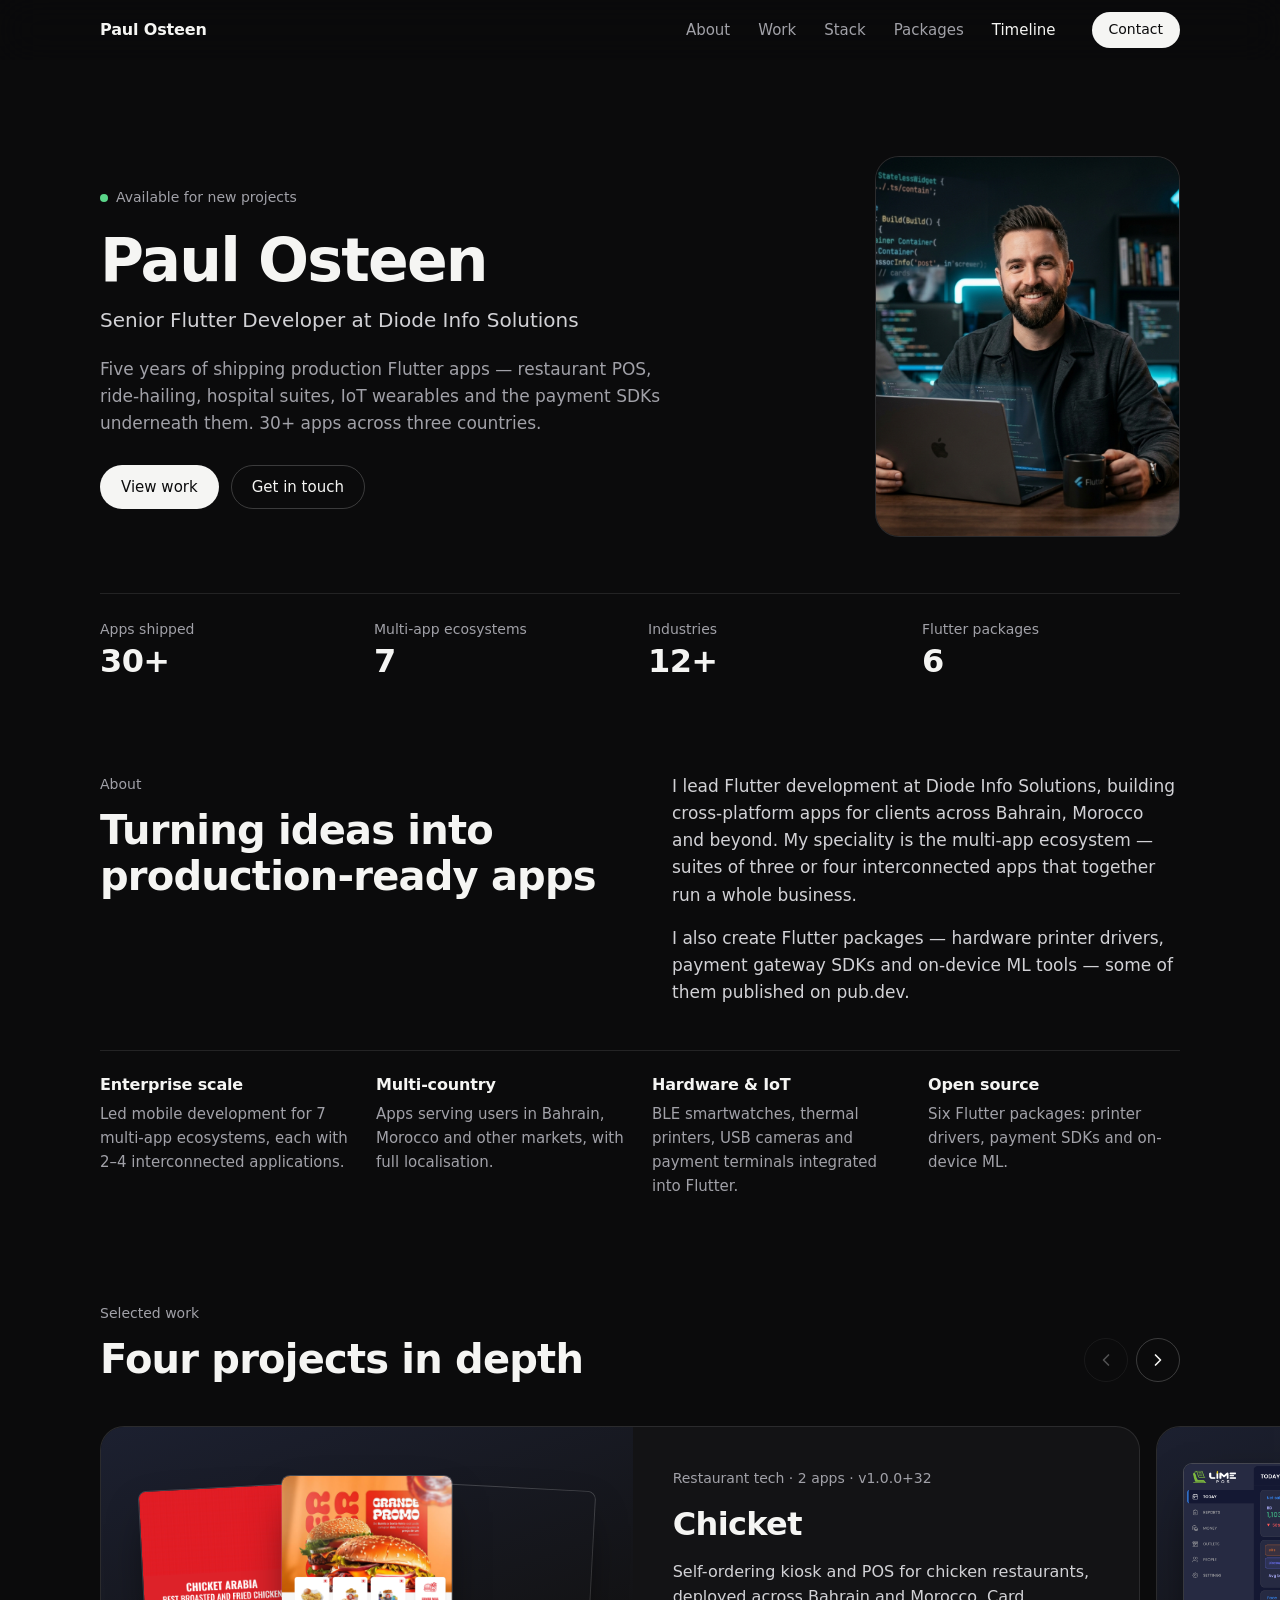
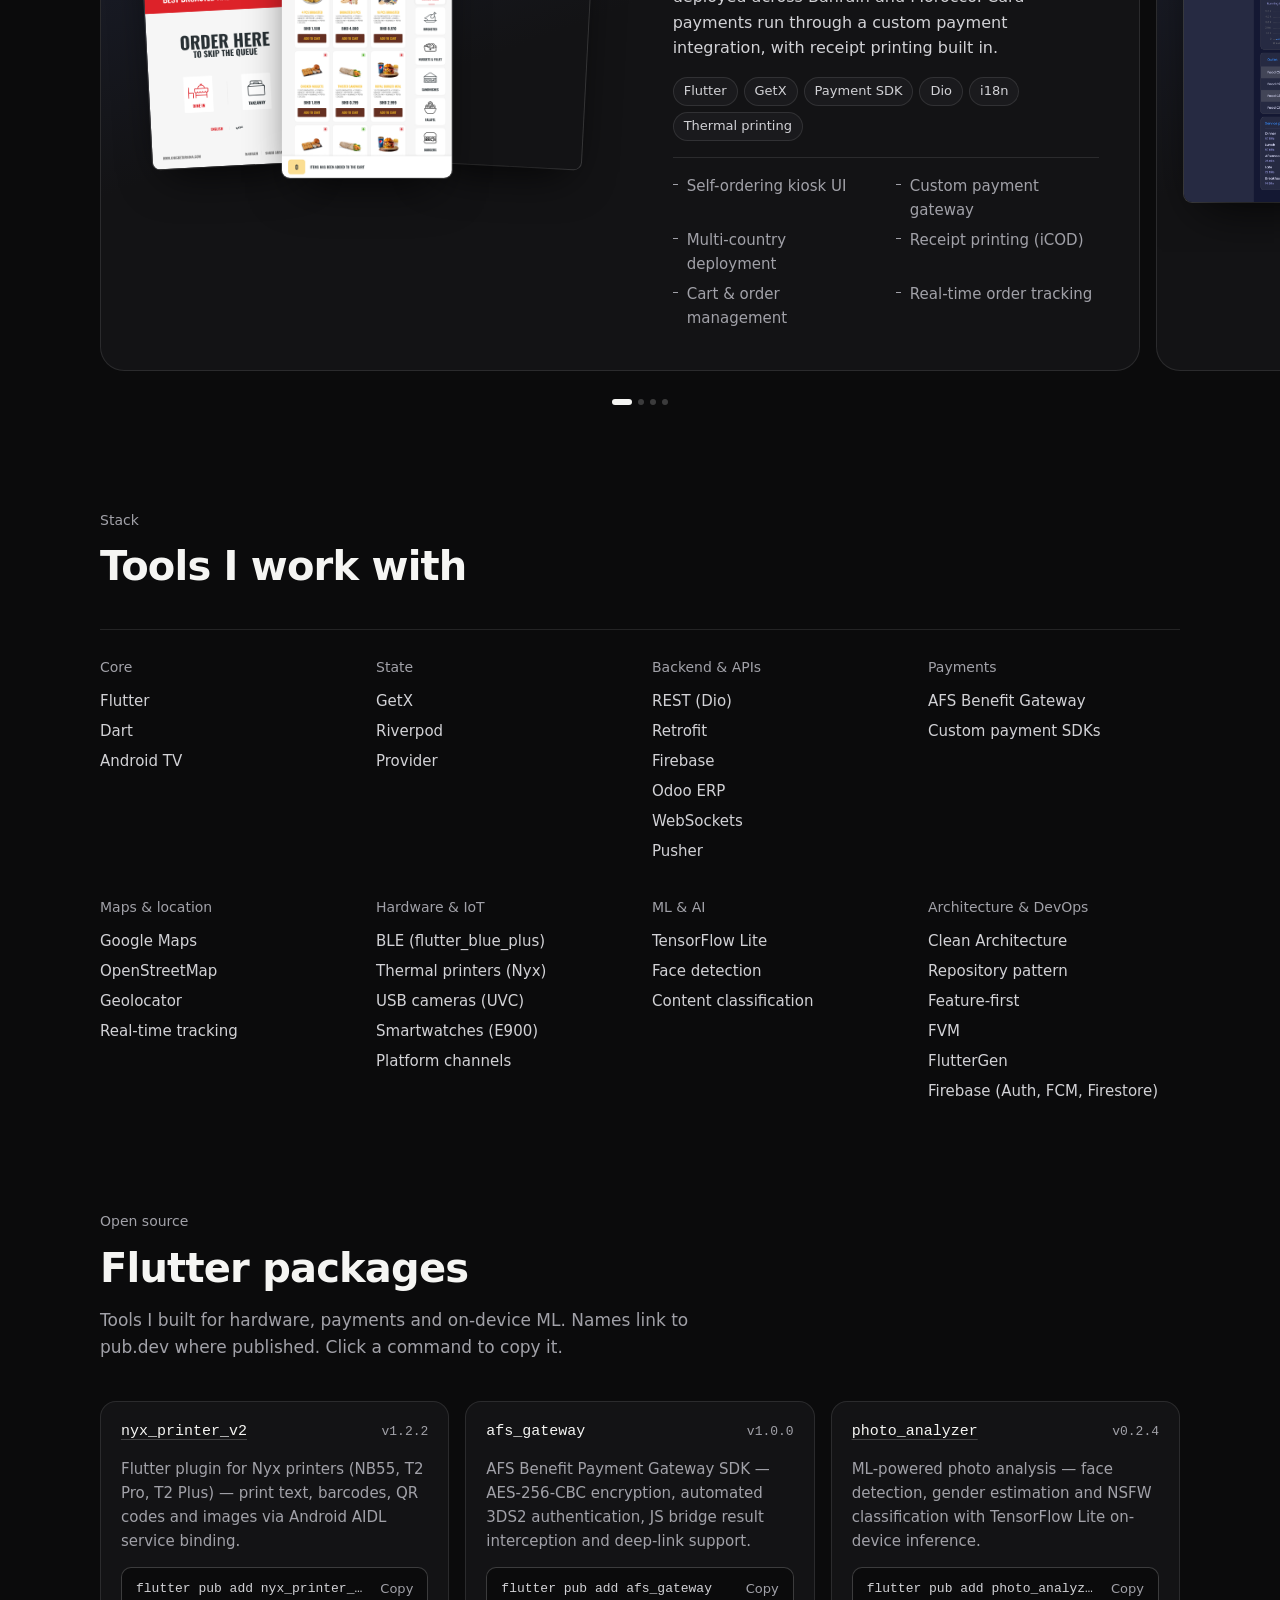
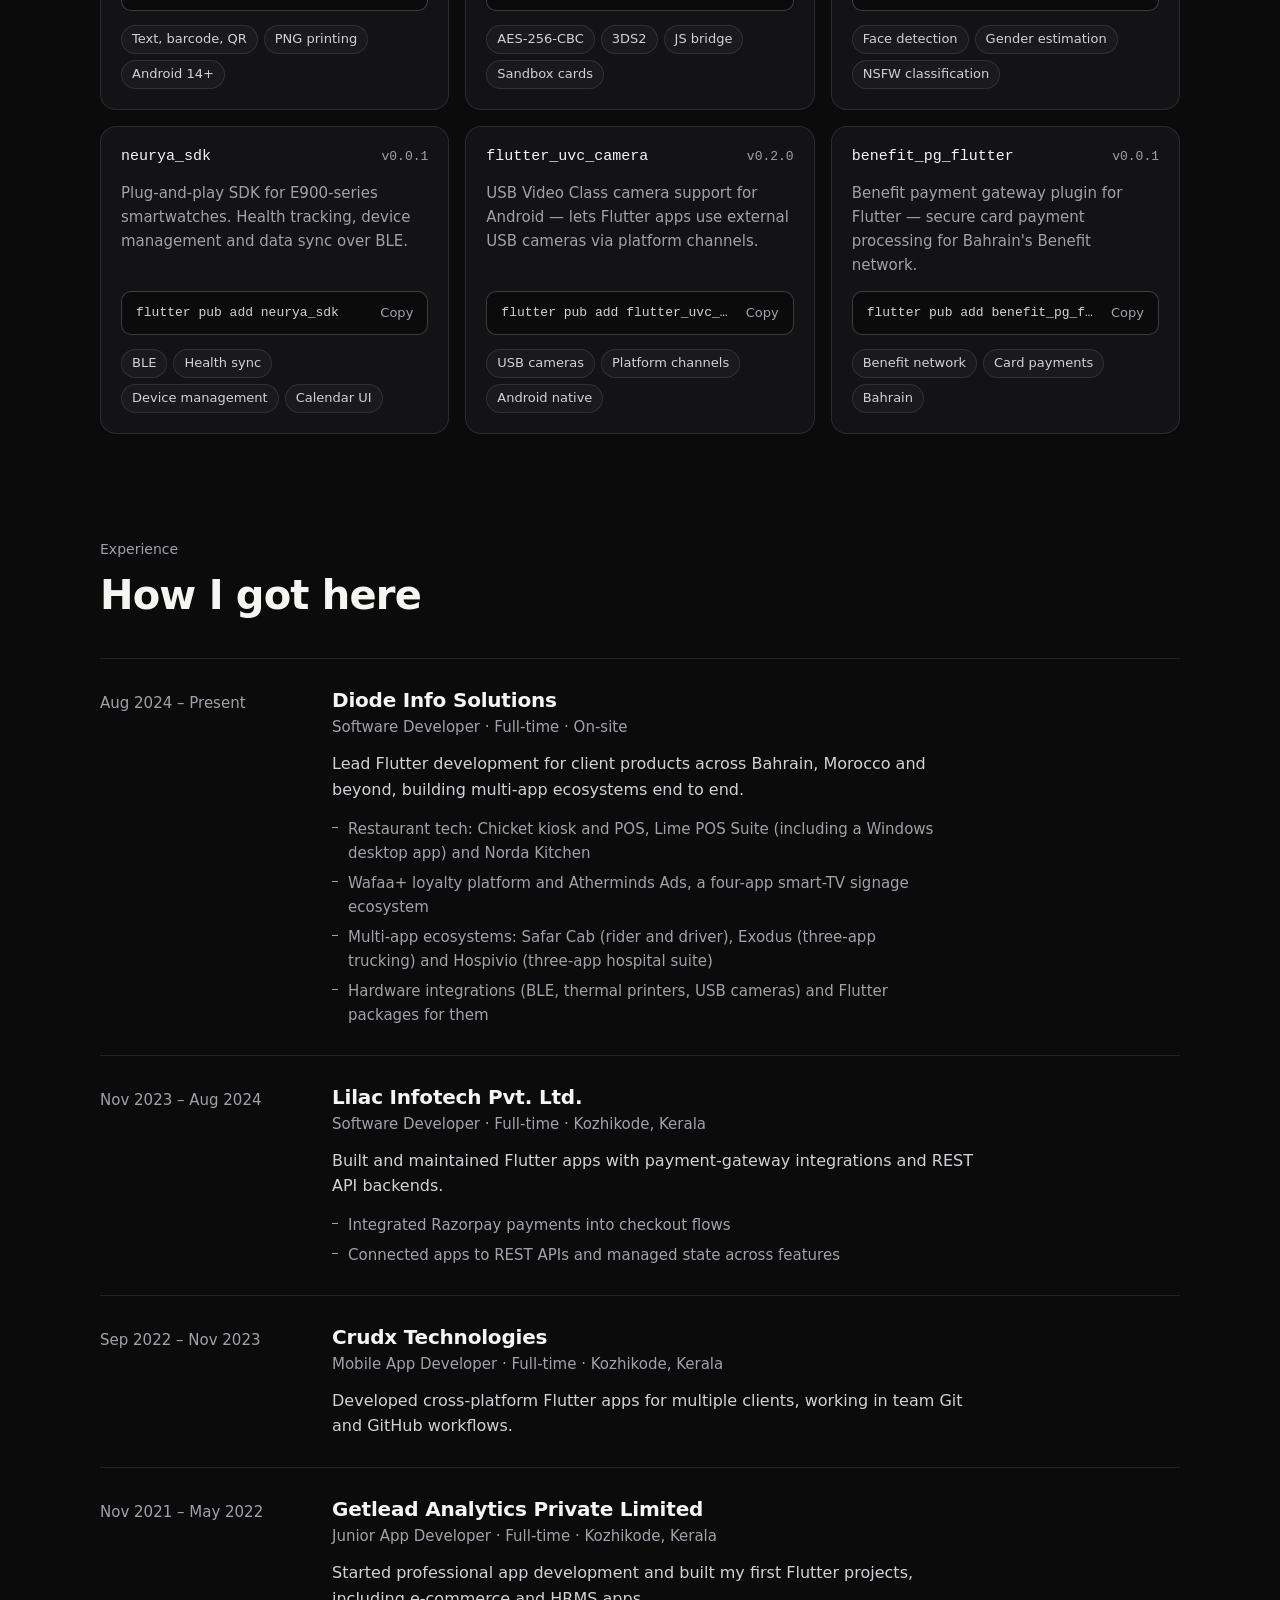
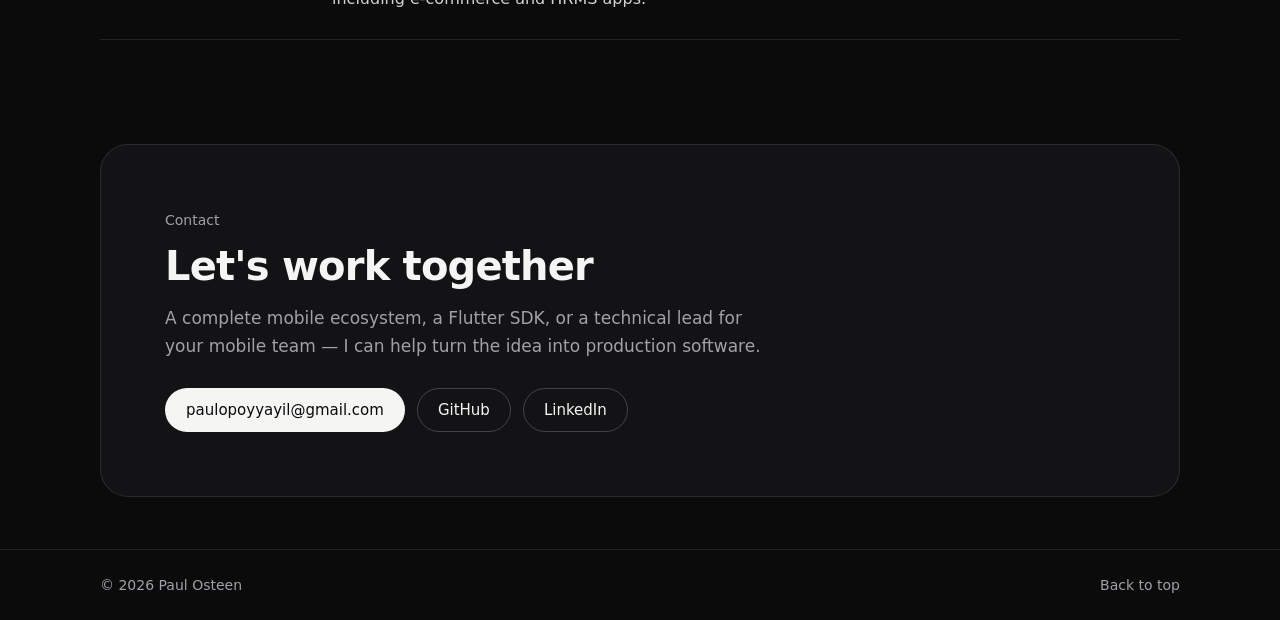
==== commit 76eb5d05: "Remove media captions; use real Atherminds TV screens Co-Authored-By: Claude Sonnet 5.5 <noreply@ant" ====
--- a/index.html
+++ b/index.html
@@ -103,7 +103,7 @@
       <div class="rail" id="rail" tabindex="0" role="region" aria-label="Selected projects, scrollable">
 
         <article class="case">
-          <div class="media shots shots--phones" data-cap="Kiosk UI · 1080 × 1920">
+          <div class="media shots shots--phones">
             <img src="assets/projects/chicket/home.png" alt="Chicket kiosk home screen" loading="lazy" decoding="async" width="788" height="1400" draggable="false">
             <img src="assets/projects/chicket/category.png" alt="Chicket kiosk menu with category rail and product grid" loading="lazy" decoding="async" width="788" height="1400" draggable="false">
             <img src="assets/projects/chicket/cart.png" alt="Chicket kiosk cart screen" loading="lazy" decoding="async" width="788" height="1400" draggable="false">
@@ -118,7 +118,7 @@
         </article>
 
         <article class="case">
-          <div class="media shots shots--stack" data-cap="Manager dashboard · dark theme">
+          <div class="media shots shots--stack">
             <img src="assets/projects/lime-pos/today.png" alt="Lime POS manager dashboard showing today's net sales, payment mix and top items" loading="lazy" decoding="async" width="1440" height="1204" draggable="false">
             <img src="assets/projects/lime-pos/sales.png" alt="Lime POS sales summary report" loading="lazy" decoding="async" width="1440" height="1024" draggable="false">
           </div>
@@ -132,7 +132,7 @@
         </article>
 
         <article class="case">
-          <div class="media shots shots--phones shots--slim" data-cap="Customer app · 393 × 852">
+          <div class="media shots shots--phones shots--slim">
             <img src="assets/projects/wafaa/home.png" alt="Wafaa+ home screen with point balance, wallet balance and loyalty cards" loading="lazy" decoding="async" width="786" height="1704" draggable="false">
             <img src="assets/projects/wafaa/wallet.png" alt="Wafaa+ wallet balance screen" loading="lazy" decoding="async" width="786" height="1704" draggable="false">
             <img src="assets/projects/wafaa/offer.png" alt="Wafaa+ offer detail screen" loading="lazy" decoding="async" width="786" height="1704" draggable="false">
@@ -147,8 +147,9 @@
         </article>
 
         <article class="case">
-          <div class="media shots shots--tall" data-cap="Brand &amp; campaign emailer design">
-            <img src="assets/projects/atherminds/pitch.png" alt="AtherMinds Ads campaign emailer design with brand header, benefits and coverage sections" loading="lazy" decoding="async" width="784" height="1520" draggable="false">
+          <div class="media shots shots--phones shots--duo">
+            <img src="assets/projects/atherminds/screen-1.png" alt="AtherMinds Ads vertical TV screen showing a real-estate advert with a live gold-rate ticker" loading="lazy" decoding="async" width="900" height="1600" draggable="false">
+            <img src="assets/projects/atherminds/screen-2.png" alt="AtherMinds Ads vertical TV screen showing a lifestyle advert with a live market ticker" loading="lazy" decoding="async" width="900" height="1600" draggable="false">
           </div>
           <div class="case__body">
             <p class="case__meta">Digital signage · 4 apps · v1.2.0+25</p>
--- a/styles/main.css
+++ b/styles/main.css
@@ -41,7 +41,7 @@
 :focus-visible { outline: 2px solid var(--accent); outline-offset: 3px; border-radius: 6px; }
 
 .wrap { width: 100%; max-width: var(--max); margin-inline: auto; padding-inline: var(--gutter); }
-.section { padding-block: clamp(64px, 10vw, 120px); }
+.section { padding-block: clamp(32px, 4.5vw, 52px); }
 .label { font-size: 0.875rem; font-weight: 500; color: var(--dim); margin-bottom: 12px; }
 h2 { font-size: clamp(1.625rem, 1.25rem + 1.6vw, 2.5rem); line-height: 1.15; font-weight: 600; letter-spacing: -0.02em; max-width: 22ch; }
 h3 { font-size: 1.125rem; line-height: 1.3; font-weight: 600; letter-spacing: -0.01em; }
@@ -114,7 +114,7 @@
 .reveal-ready .reveal.is-in { opacity: 1; transform: none; }
 
 /* ---------- Hero ---------- */
-.hero { padding-top: calc(var(--nav) + clamp(40px, 8vw, 96px)); padding-bottom: clamp(40px, 6vw, 72px); }
+.hero { padding-top: calc(var(--nav) + clamp(40px, 8vw, 96px)); padding-bottom: clamp(24px, 4vw, 40px); }
 .hero__grid { display: grid; grid-template-columns: 1fr; gap: 40px; align-items: center; }
 .status { display: inline-flex; align-items: center; gap: 8px; font-size: 0.875rem; color: var(--dim); margin-bottom: 20px; }
 .status__dot { width: 8px; height: 8px; border-radius: 50%; background: #5bd68a; }
@@ -129,7 +129,7 @@
   .hero__portrait { justify-self: end; width: min(100%, 320px); }
 }
 
-.stats { display: grid; grid-template-columns: repeat(2, 1fr); gap: 24px 16px; margin-top: clamp(40px, 7vw, 72px); padding-top: 24px; border-top: 1px solid var(--line); }
+.stats { display: grid; grid-template-columns: repeat(2, 1fr); gap: 24px 16px; margin-top: clamp(32px, 5vw, 56px); padding-top: 24px; border-top: 1px solid var(--line); }
 .stats dt { font-size: 0.875rem; color: var(--dim); }
 .stats dd { font-size: clamp(1.5rem, 1.2rem + 1vw, 2rem); font-weight: 600; letter-spacing: -0.02em; line-height: 1.2; margin-top: 2px; font-variant-numeric: tabular-nums; }
 @media (min-width: 700px) { .stats { grid-template-columns: repeat(4, 1fr); } }
@@ -138,7 +138,7 @@
 .about { display: grid; grid-template-columns: 1fr; gap: 24px; }
 .about__text { display: grid; gap: 16px; color: var(--text-2); font-size: 1.0625rem; max-width: 60ch; }
 @media (min-width: 860px) { .about { grid-template-columns: 1fr 1fr; gap: 64px; } }
-.facts { display: grid; grid-template-columns: repeat(auto-fit, minmax(220px, 1fr)); gap: 24px; margin-top: clamp(40px, 6vw, 64px); padding-top: 24px; border-top: 1px solid var(--line); }
+.facts { display: grid; grid-template-columns: repeat(auto-fit, minmax(220px, 1fr)); gap: 24px; margin-top: clamp(28px, 4vw, 44px); padding-top: 24px; border-top: 1px solid var(--line); }
 .facts h3 { font-size: 1rem; margin-bottom: 6px; }
 .facts p { color: var(--dim); font-size: 0.9375rem; }
 
@@ -178,7 +178,6 @@
 
 /* media sized with container-query units, so it scales with the card at any width */
 .media { position: relative; container-type: inline-size; aspect-ratio: 5 / 4; background: linear-gradient(160deg, #1c2030 0%, var(--surface) 60%); overflow: hidden; }
-.media::after { content: attr(data-cap); position: absolute; left: 16px; bottom: 12px; font-size: 0.75rem; color: var(--dim); pointer-events: none; }
 .media img { position: absolute; border-radius: 8px; box-shadow: 0 20px 48px -16px rgba(0, 0, 0, 0.8), 0 0 0 1px var(--line-2); -webkit-user-drag: none; user-select: none; }
 .shots--phones img {
   --w: 32cqw;
@@ -186,12 +185,14 @@
   transform: translate(calc(-50% + var(--dx, 0cqw)), -50%) rotate(var(--r, 0deg)) scale(var(--s, 1));
 }
 .shots--phones.shots--slim img { --w: 26cqw; }
+.shots--phones.shots--duo img { --w: 34cqw; --s: 1; }
+.shots--phones.shots--duo img:nth-child(1) { --dx: calc(var(--w) * -0.56); --r: -2deg; z-index: 1; }
+.shots--phones.shots--duo img:nth-child(2) { --dx: calc(var(--w) * 0.56); --r: 2deg; z-index: 2; }
 .shots--phones img:nth-child(1) { --dx: calc(var(--w) * -0.84); --s: 0.92; --r: -3deg; z-index: 1; }
 .shots--phones img:nth-child(2) { --dx: 0cqw; z-index: 3; }
 .shots--phones img:nth-child(3) { --dx: calc(var(--w) * 0.84); --s: 0.92; --r: 3deg; z-index: 1; }
 .shots--stack img:nth-child(1) { left: 5cqw; top: 7cqw; width: 76cqw; height: auto; }
 .shots--stack img:nth-child(2) { right: 4cqw; bottom: 9cqw; width: 52cqw; height: auto; }
-.shots--tall img { left: 50%; top: 47%; height: 64cqw; width: auto; transform: translate(-50%, -50%); }
 
 .dots { display: flex; gap: 6px; justify-content: center; margin-top: 20px; }
 .dots i { width: 6px; height: 6px; border-radius: 3px; background: var(--line-2); transition: width 0.3s var(--ease), background-color 0.3s; }
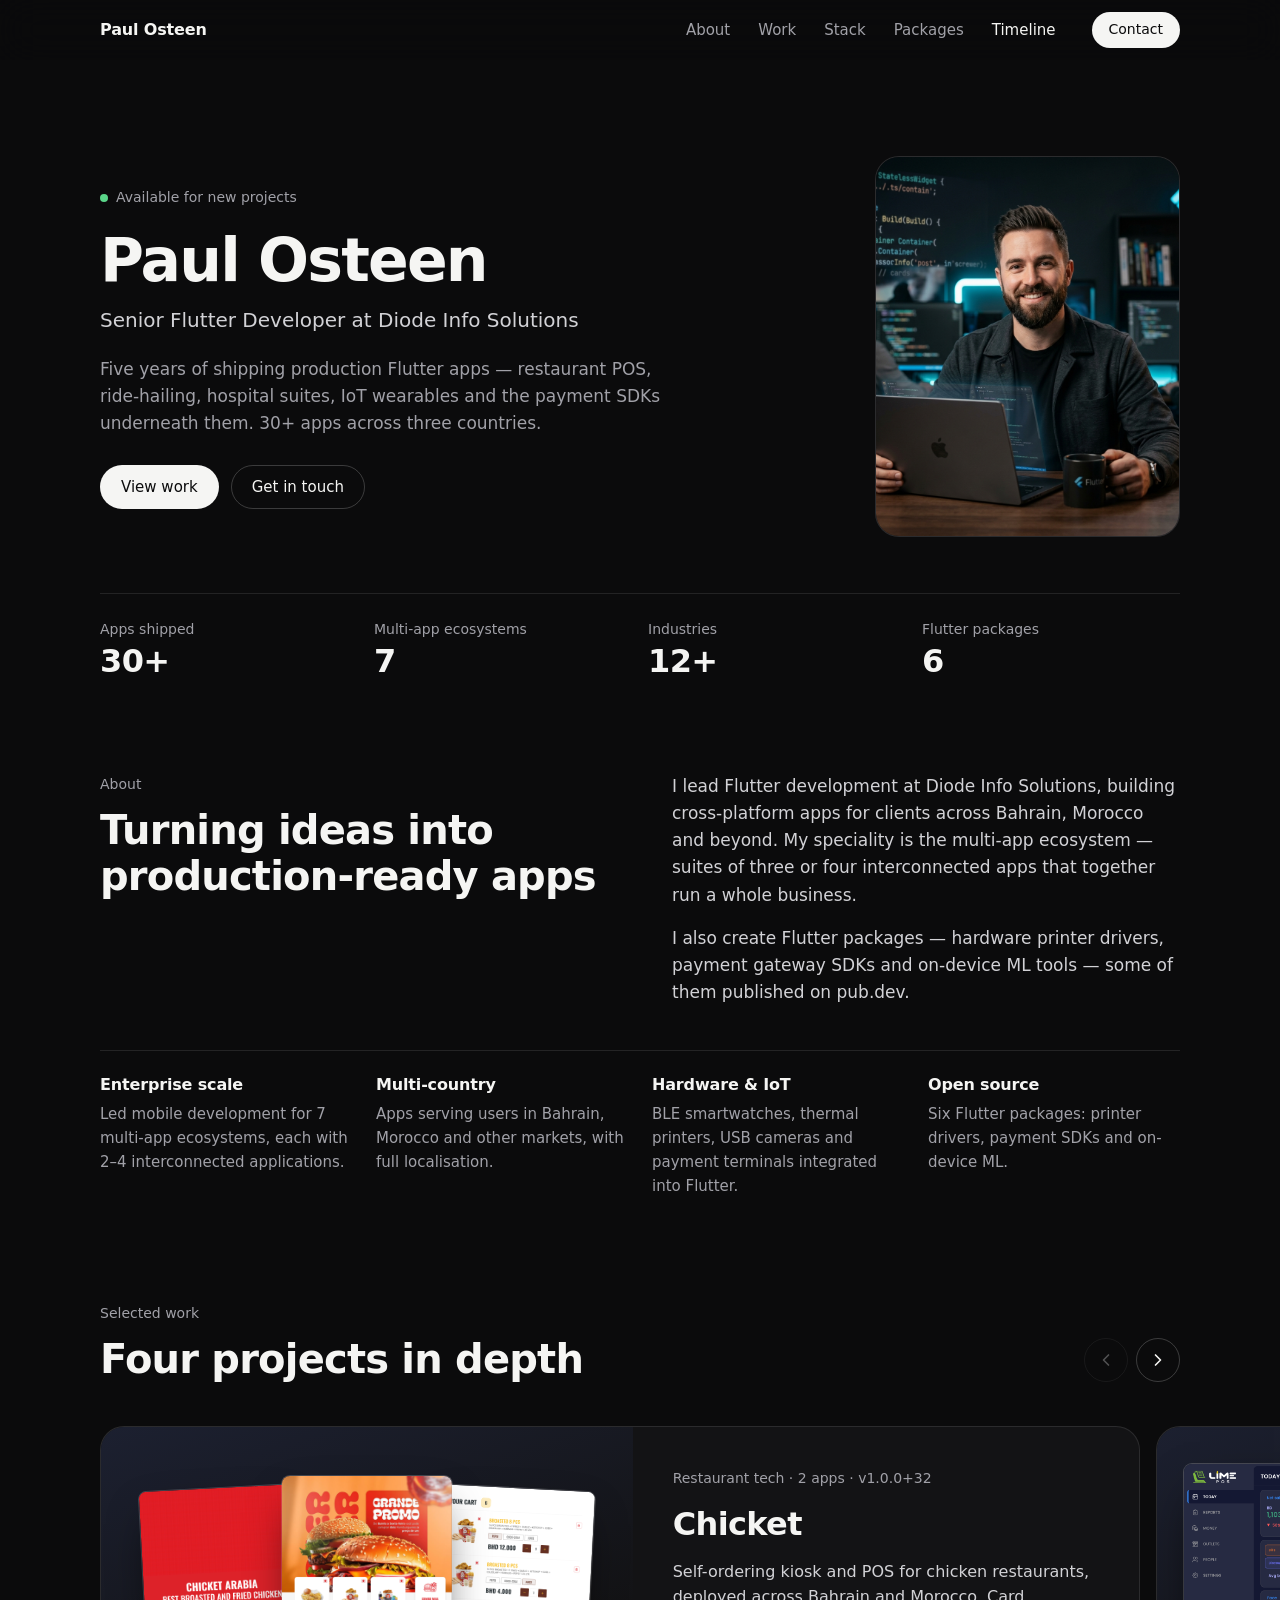
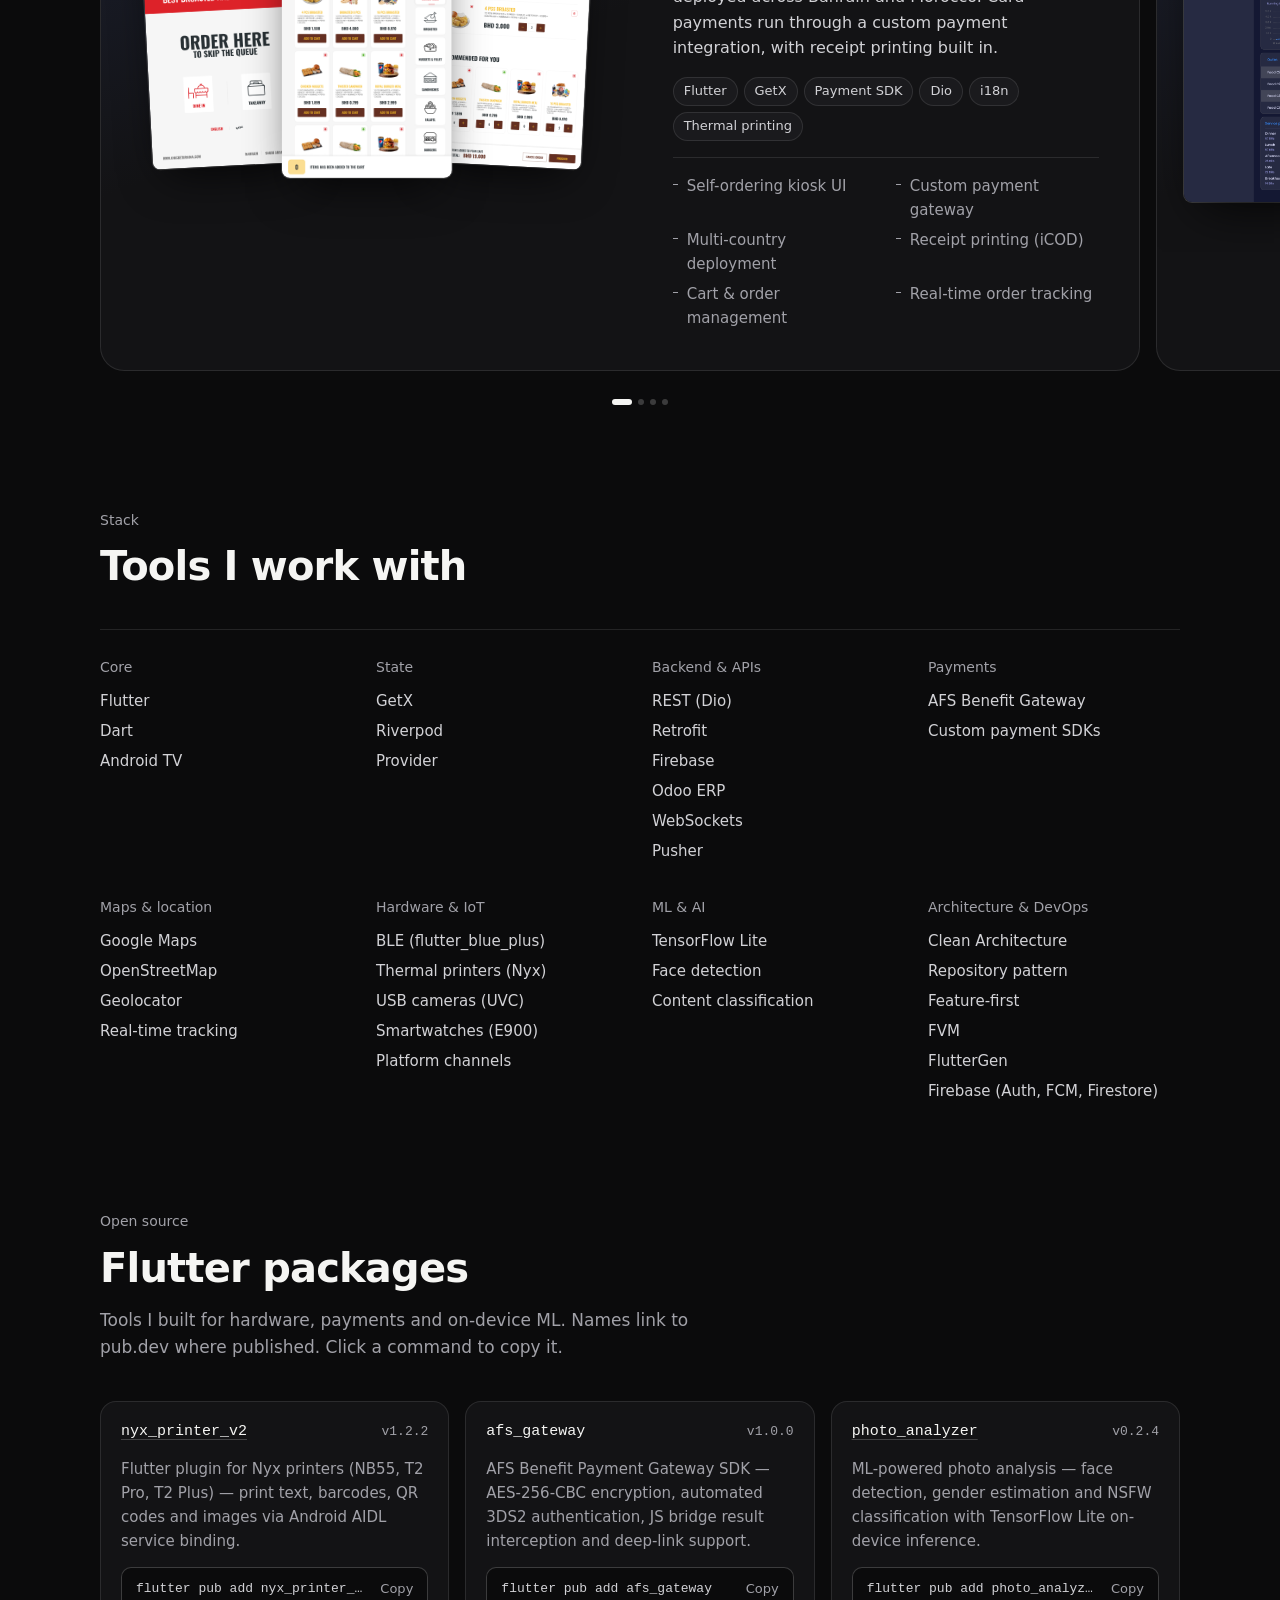
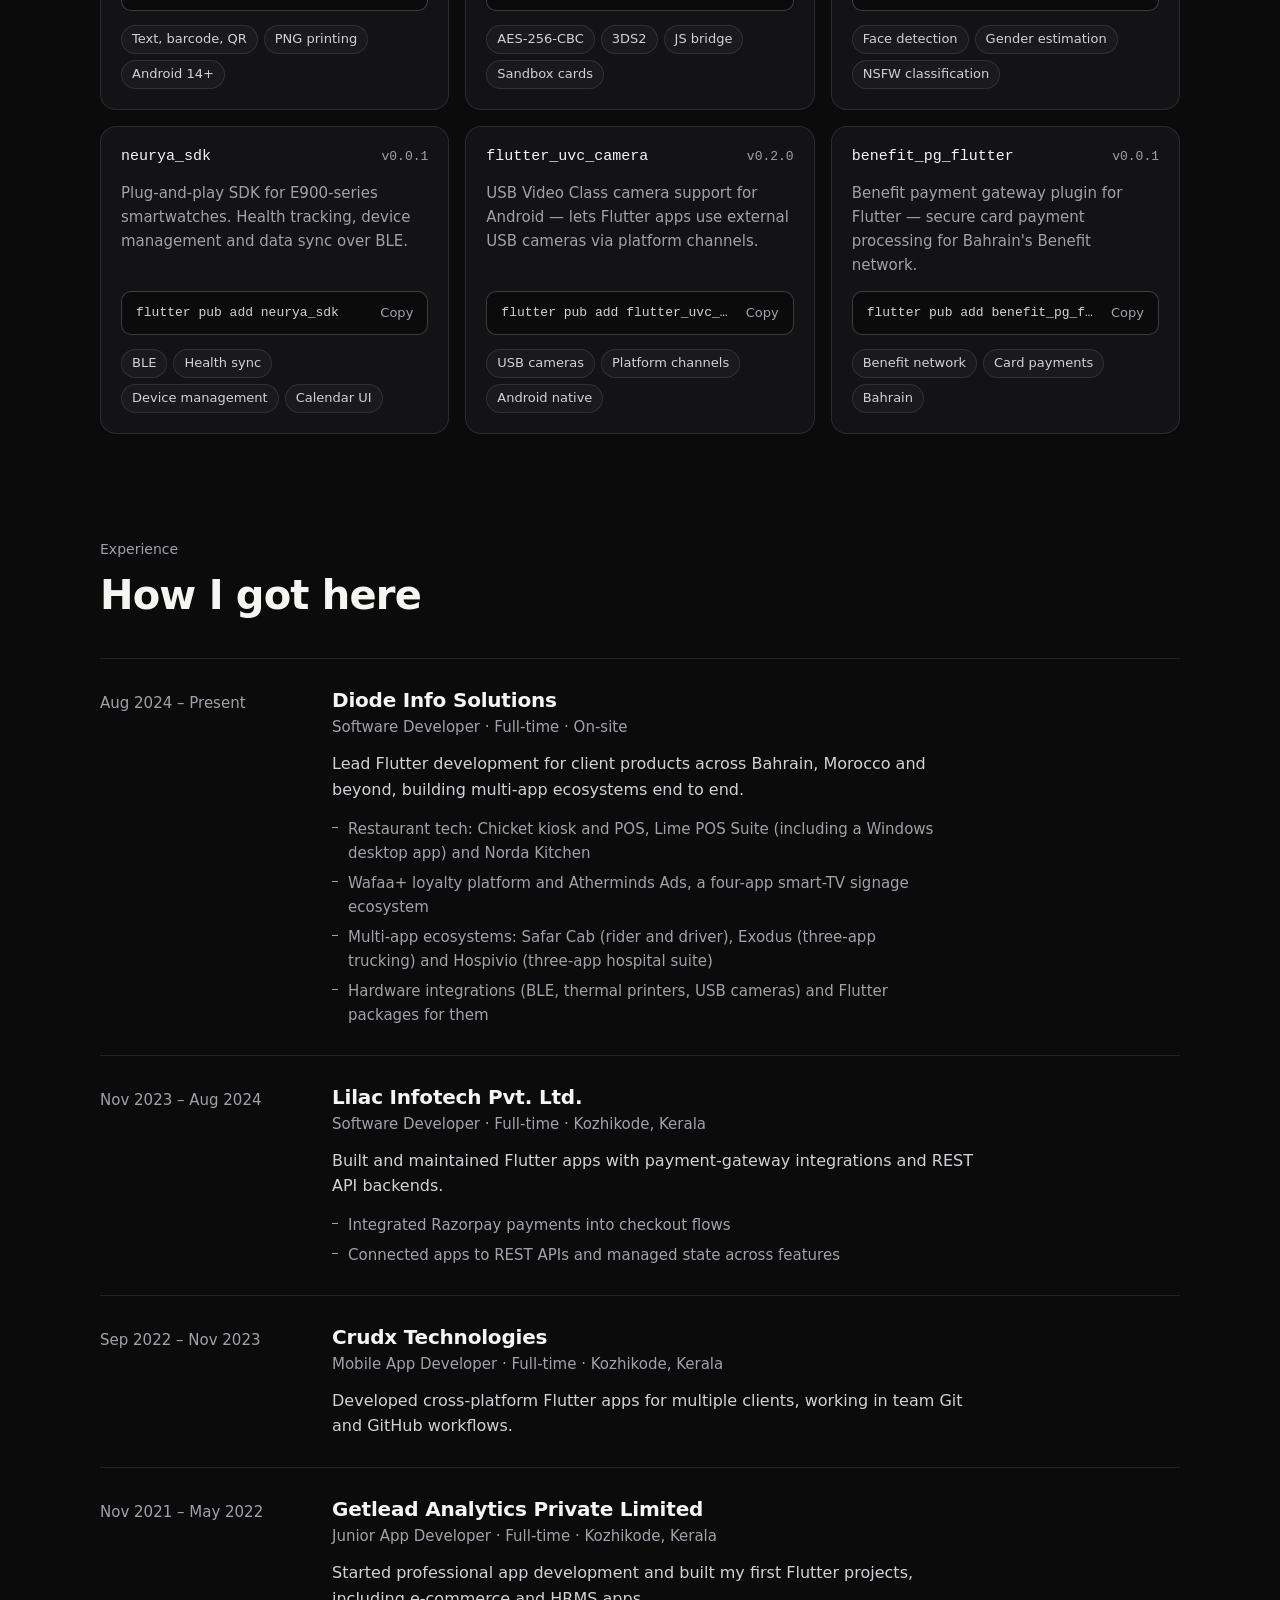
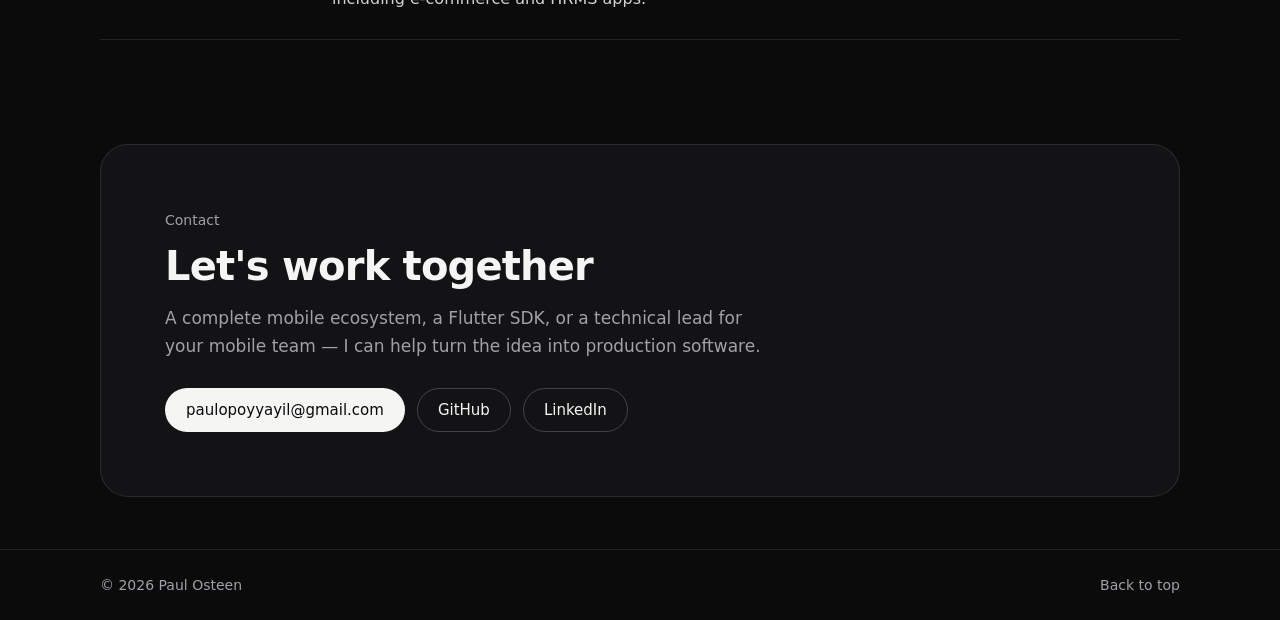
==== commit 88008e67: "Atherminds: show three real TV ad screens Co-Authored-By: Claude Sonnet 5.5 <noreply@anthropic.com>" ====
--- a/index.html
+++ b/index.html
@@ -147,9 +147,10 @@
         </article>
 
         <article class="case">
-          <div class="media shots shots--phones shots--duo">
+          <div class="media shots shots--phones">
             <img src="assets/projects/atherminds/screen-1.png" alt="AtherMinds Ads vertical TV screen showing a real-estate advert with a live gold-rate ticker" loading="lazy" decoding="async" width="900" height="1600" draggable="false">
             <img src="assets/projects/atherminds/screen-2.png" alt="AtherMinds Ads vertical TV screen showing a lifestyle advert with a live market ticker" loading="lazy" decoding="async" width="900" height="1600" draggable="false">
+            <img src="assets/projects/atherminds/screen-3.png" alt="AtherMinds Ads vertical TV screen showing a residential property advert with a live currency-rate ticker" loading="lazy" decoding="async" width="900" height="1600" draggable="false">
           </div>
           <div class="case__body">
             <p class="case__meta">Digital signage · 4 apps · v1.2.0+25</p>
--- a/styles/main.css
+++ b/styles/main.css
@@ -185,9 +185,6 @@
   transform: translate(calc(-50% + var(--dx, 0cqw)), -50%) rotate(var(--r, 0deg)) scale(var(--s, 1));
 }
 .shots--phones.shots--slim img { --w: 26cqw; }
-.shots--phones.shots--duo img { --w: 34cqw; --s: 1; }
-.shots--phones.shots--duo img:nth-child(1) { --dx: calc(var(--w) * -0.56); --r: -2deg; z-index: 1; }
-.shots--phones.shots--duo img:nth-child(2) { --dx: calc(var(--w) * 0.56); --r: 2deg; z-index: 2; }
 .shots--phones img:nth-child(1) { --dx: calc(var(--w) * -0.84); --s: 0.92; --r: -3deg; z-index: 1; }
 .shots--phones img:nth-child(2) { --dx: 0cqw; z-index: 3; }
 .shots--phones img:nth-child(3) { --dx: calc(var(--w) * 0.84); --s: 0.92; --r: 3deg; z-index: 1; }
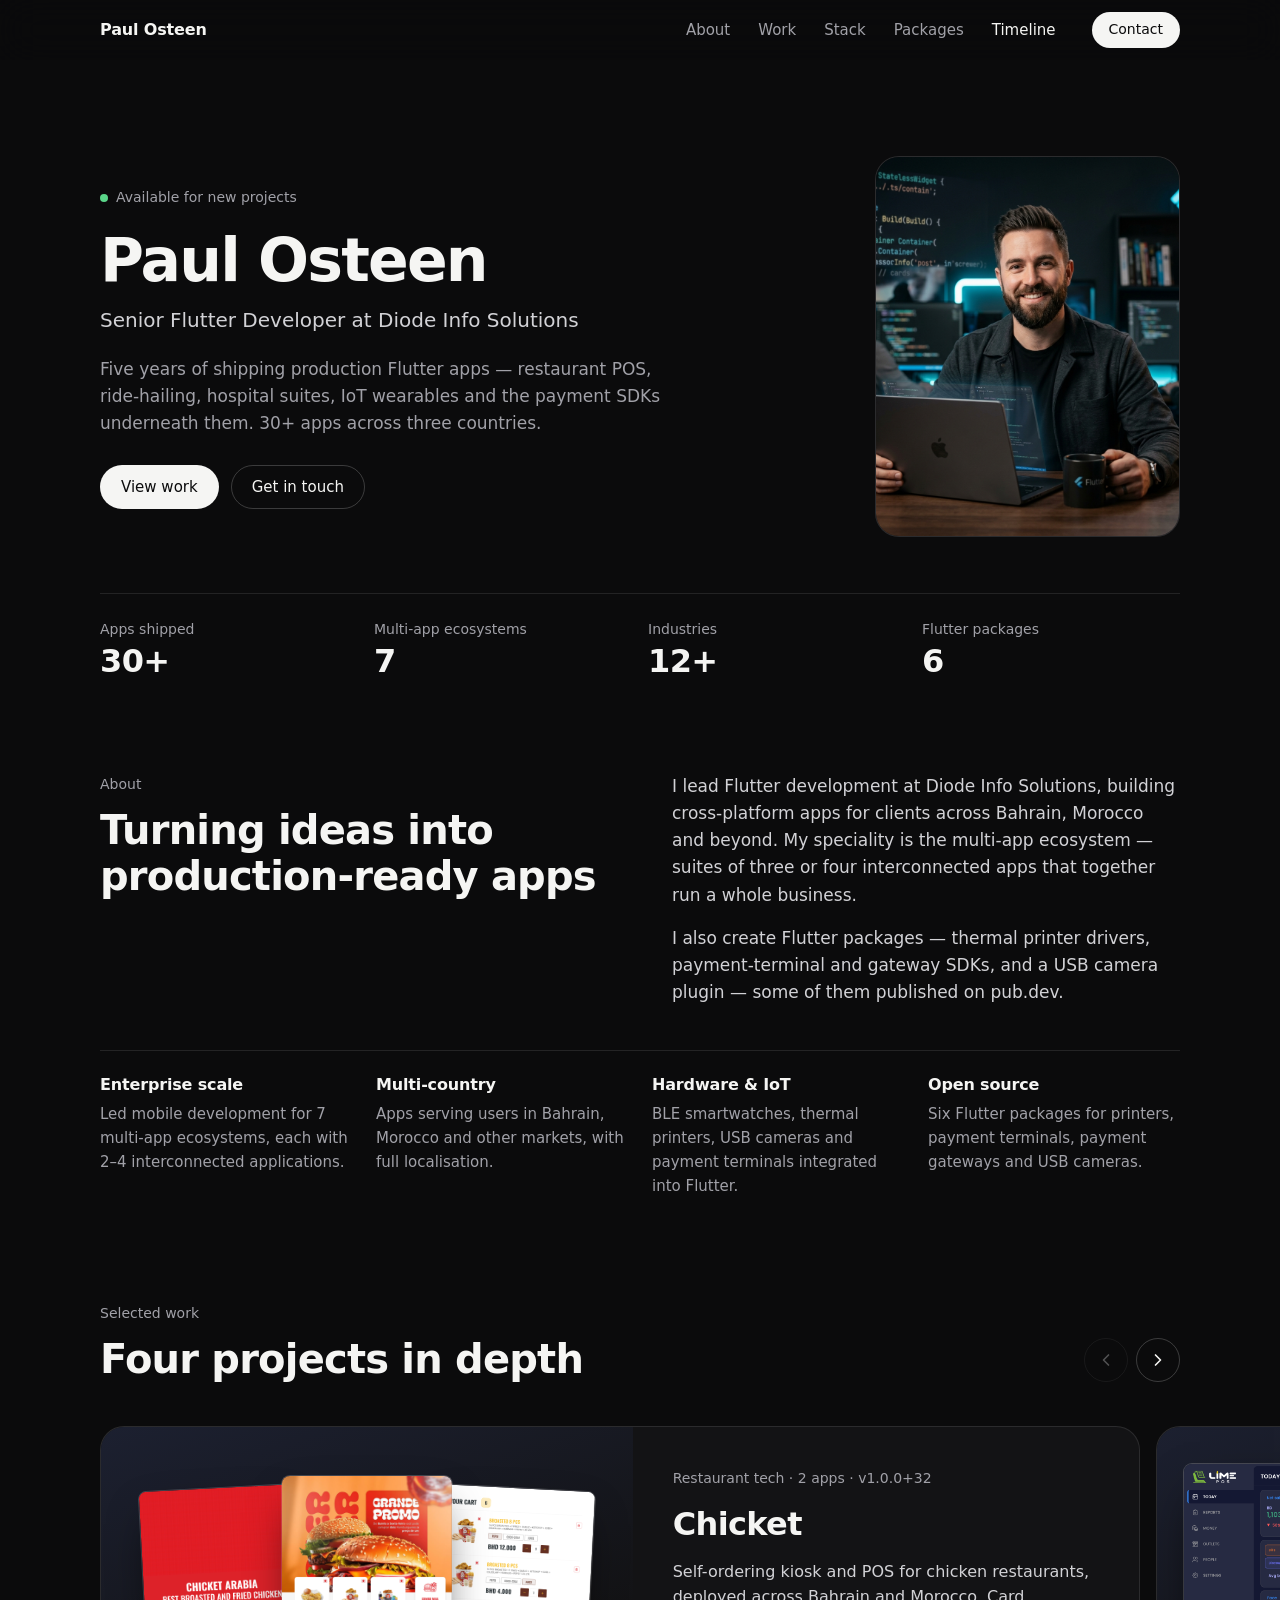
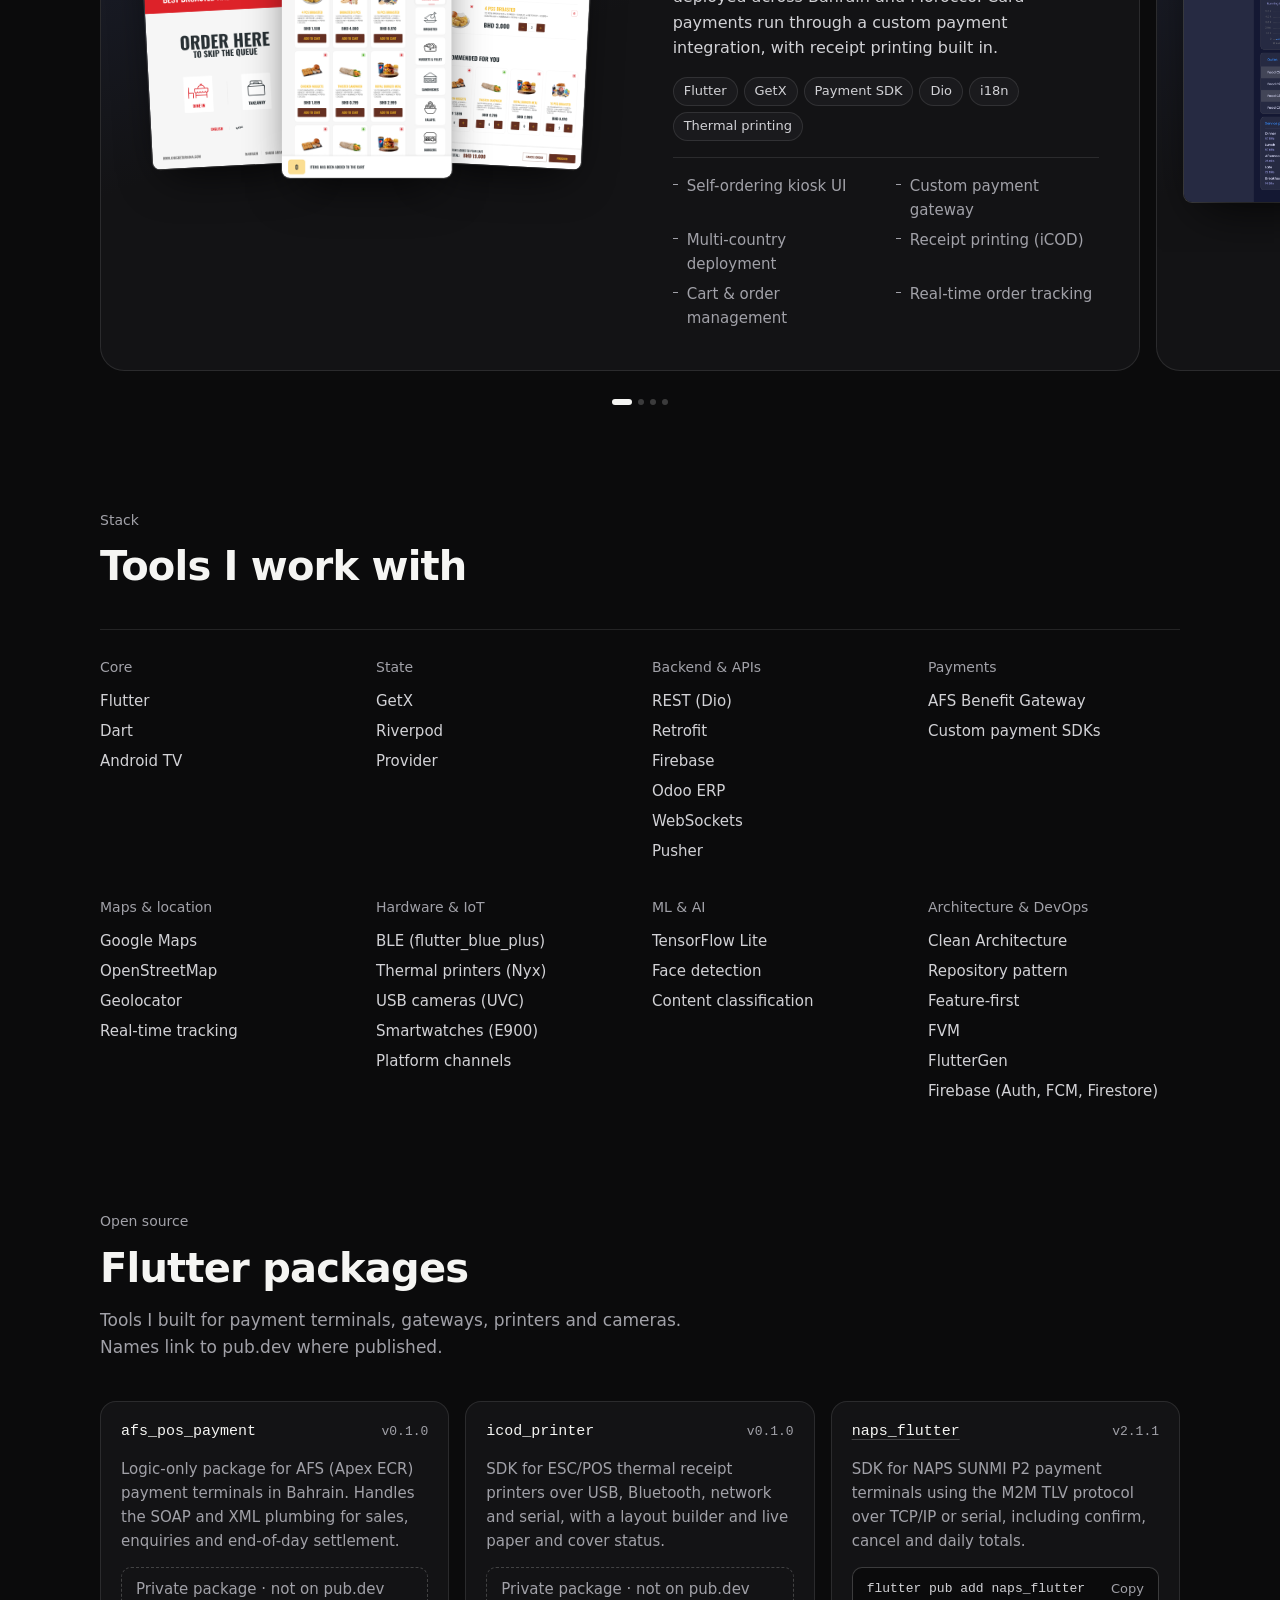
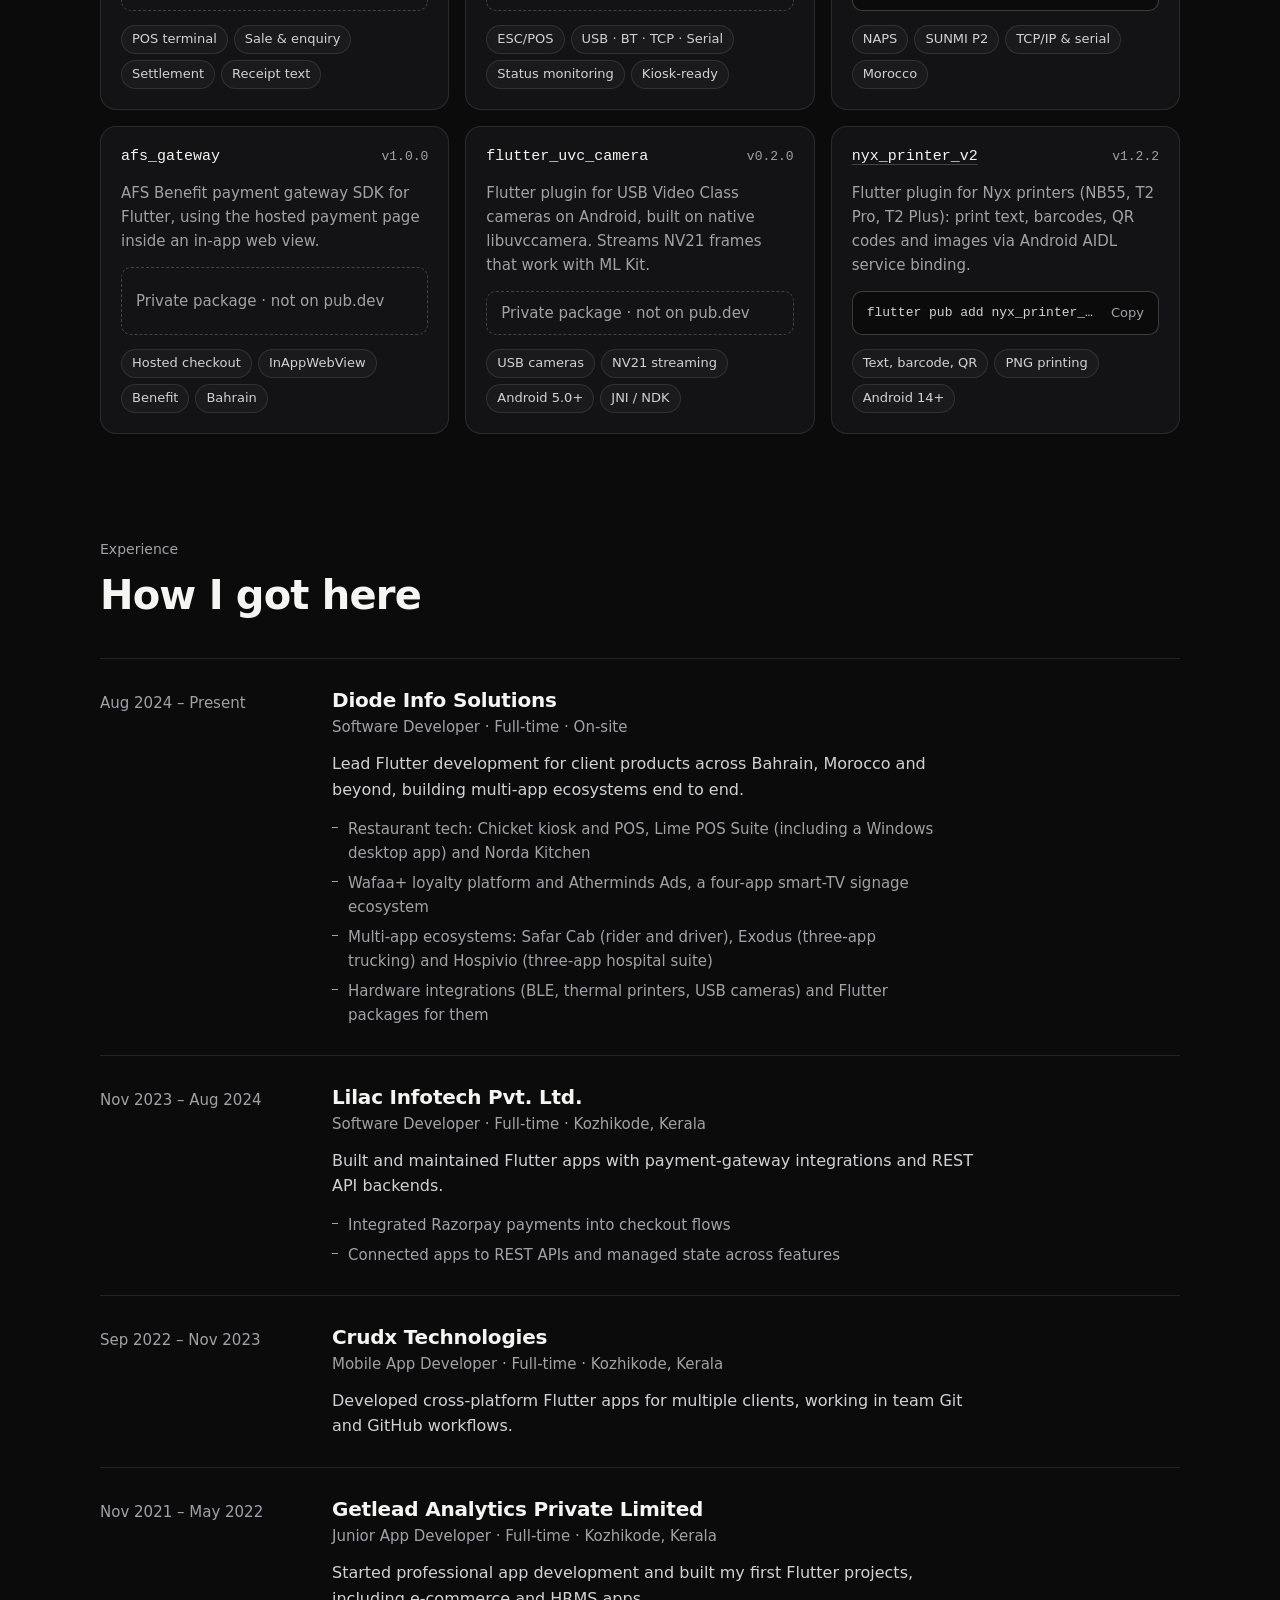
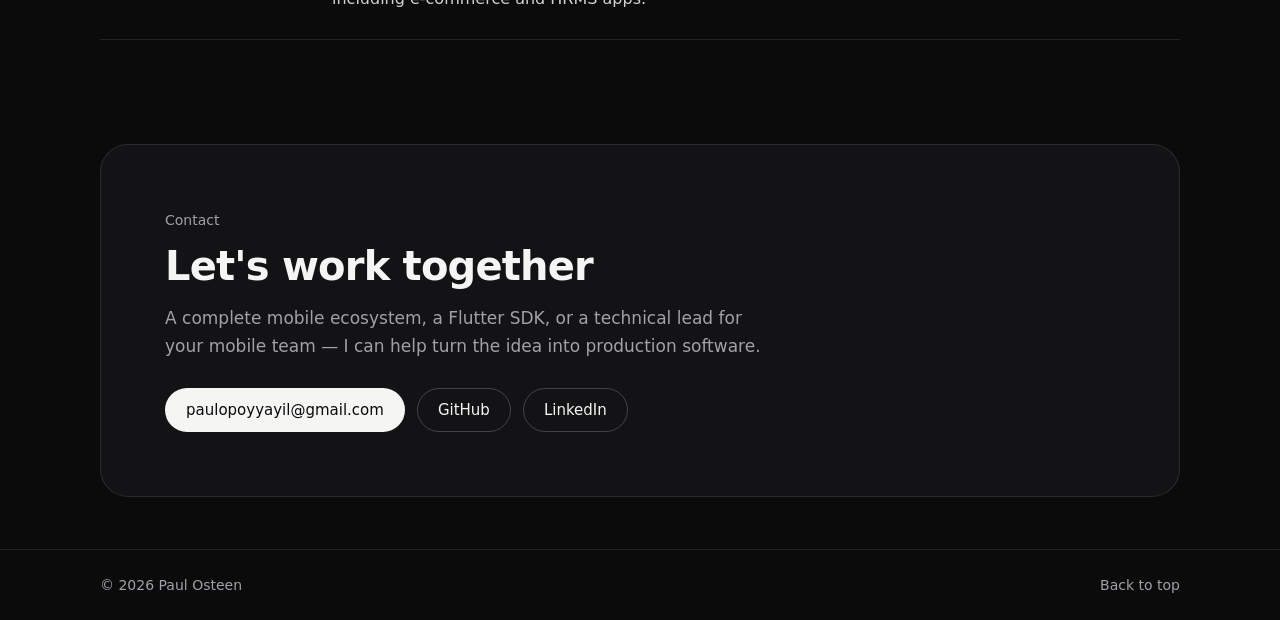
==== commit 9db5d3c7: "Packages: list the six packages from the project folders afs_pos_payment, icod_printer, naps_flutter" ====
--- a/index.html
+++ b/index.html
@@ -69,7 +69,7 @@
         </div>
         <div class="about__text reveal" style="--i:1">
           <p>I lead Flutter development at Diode Info Solutions, building cross-platform apps for clients across Bahrain, Morocco and beyond. My speciality is the multi-app ecosystem — suites of three or four interconnected apps that together run a whole business.</p>
-          <p>I also create Flutter packages — hardware printer drivers, payment gateway SDKs and on-device ML tools — some of them published on pub.dev.</p>
+          <p>I also create Flutter packages — thermal printer drivers, payment-terminal and gateway SDKs, and a USB camera plugin — some of them published on pub.dev.</p>
         </div>
       </div>
 
@@ -78,7 +78,7 @@
           <li class="reveal" style="--i:0"><h3>Enterprise scale</h3><p>Led mobile development for 7 multi-app ecosystems, each with 2–4 interconnected applications.</p></li>
           <li class="reveal" style="--i:1"><h3>Multi-country</h3><p>Apps serving users in Bahrain, Morocco and other markets, with full localisation.</p></li>
           <li class="reveal" style="--i:2"><h3>Hardware &amp; IoT</h3><p>BLE smartwatches, thermal printers, USB cameras and payment terminals integrated into Flutter.</p></li>
-          <li class="reveal" style="--i:3"><h3>Open source</h3><p>Six Flutter packages: printer drivers, payment SDKs and on-device ML.</p></li>
+          <li class="reveal" style="--i:3"><h3>Open source</h3><p>Six Flutter packages for printers, payment terminals, payment gateways and USB cameras.</p></li>
         </ul>
       </div>
     </section>
@@ -148,9 +148,9 @@
 
         <article class="case">
           <div class="media shots shots--phones">
-            <img src="assets/projects/atherminds/screen-1.png" alt="AtherMinds Ads vertical TV screen showing a real-estate advert with a live gold-rate ticker" loading="lazy" decoding="async" width="900" height="1600" draggable="false">
-            <img src="assets/projects/atherminds/screen-2.png" alt="AtherMinds Ads vertical TV screen showing a lifestyle advert with a live market ticker" loading="lazy" decoding="async" width="900" height="1600" draggable="false">
-            <img src="assets/projects/atherminds/screen-3.png" alt="AtherMinds Ads vertical TV screen showing a residential property advert with a live currency-rate ticker" loading="lazy" decoding="async" width="900" height="1600" draggable="false">
+            <img src="assets/projects/atherminds/ad-1.jpg" alt="AtherMinds Ads vertical TV screen showing a real-estate advert with a live gold-rate ticker" loading="lazy" decoding="async" width="900" height="1600" draggable="false">
+            <img src="assets/projects/atherminds/ad-2.jpg" alt="AtherMinds Ads vertical TV screen showing a home-door advert with a live silver-rate ticker" loading="lazy" decoding="async" width="900" height="1600" draggable="false">
+            <img src="assets/projects/atherminds/ad-3.jpg" alt="AtherMinds Ads vertical TV screen showing a lifestyle advert with a live market ticker" loading="lazy" decoding="async" width="900" height="1600" draggable="false">
           </div>
           <div class="case__body">
             <p class="case__meta">Digital signage · 4 apps · v1.2.0+25</p>
@@ -191,45 +191,45 @@
         <div class="reveal">
           <p class="label">Open source</p>
           <h2 id="packages-title">Flutter packages</h2>
-          <p class="lede">Tools I built for hardware, payments and on-device ML. Names link to pub.dev where published. Click a command to copy it.</p>
+          <p class="lede">Tools I built for payment terminals, gateways, printers and cameras. Names link to pub.dev where published.</p>
         </div>
 
         <div class="pkgs">
           <article class="pkg reveal" style="--i:0">
+            <header><h3>afs_pos_payment</h3><span>v0.1.0</span></header>
+            <p>Logic-only package for AFS (Apex ECR) payment terminals in Bahrain. Handles the SOAP and XML plumbing for sales, enquiries and end-of-day settlement.</p>
+            <p class="pkg__note">Private package · not on pub.dev</p>
+            <ul class="tags"><li>POS terminal</li><li>Sale & enquiry</li><li>Settlement</li><li>Receipt text</li></ul>
+          </article>
+          <article class="pkg reveal" style="--i:1">
+            <header><h3>icod_printer</h3><span>v0.1.0</span></header>
+            <p>SDK for ESC/POS thermal receipt printers over USB, Bluetooth, network and serial, with a layout builder and live paper and cover status.</p>
+            <p class="pkg__note">Private package · not on pub.dev</p>
+            <ul class="tags"><li>ESC/POS</li><li>USB · BT · TCP · Serial</li><li>Status monitoring</li><li>Kiosk-ready</li></ul>
+          </article>
+          <article class="pkg reveal" style="--i:2">
+            <header><h3><a href="https://pub.dev/packages/naps_flutter" target="_blank" rel="noopener">naps_flutter</a></h3><span>v2.1.1</span></header>
+            <p>SDK for NAPS SUNMI P2 payment terminals using the M2M TLV protocol over TCP/IP or serial, including confirm, cancel and daily totals.</p>
+            <button class="cmd" type="button" data-cmd="flutter pub add naps_flutter"><code>flutter pub add naps_flutter</code><em>Copy</em></button>
+            <ul class="tags"><li>NAPS</li><li>SUNMI P2</li><li>TCP/IP & serial</li><li>Morocco</li></ul>
+          </article>
+          <article class="pkg reveal" style="--i:0">
+            <header><h3>afs_gateway</h3><span>v1.0.0</span></header>
+            <p>AFS Benefit payment gateway SDK for Flutter, using the hosted payment page inside an in-app web view.</p>
+            <p class="pkg__note">Private package · not on pub.dev</p>
+            <ul class="tags"><li>Hosted checkout</li><li>InAppWebView</li><li>Benefit</li><li>Bahrain</li></ul>
+          </article>
+          <article class="pkg reveal" style="--i:1">
+            <header><h3>flutter_uvc_camera</h3><span>v0.2.0</span></header>
+            <p>Flutter plugin for USB Video Class cameras on Android, built on native libuvccamera. Streams NV21 frames that work with ML Kit.</p>
+            <p class="pkg__note">Private package · not on pub.dev</p>
+            <ul class="tags"><li>USB cameras</li><li>NV21 streaming</li><li>Android 5.0+</li><li>JNI / NDK</li></ul>
+          </article>
+          <article class="pkg reveal" style="--i:2">
             <header><h3><a href="https://pub.dev/packages/nyx_printer_v2" target="_blank" rel="noopener">nyx_printer_v2</a></h3><span>v1.2.2</span></header>
-            <p>Flutter plugin for Nyx printers (NB55, T2 Pro, T2 Plus) — print text, barcodes, QR codes and images via Android AIDL service binding.</p>
+            <p>Flutter plugin for Nyx printers (NB55, T2 Pro, T2 Plus): print text, barcodes, QR codes and images via Android AIDL service binding.</p>
             <button class="cmd" type="button" data-cmd="flutter pub add nyx_printer_v2"><code>flutter pub add nyx_printer_v2</code><em>Copy</em></button>
             <ul class="tags"><li>Text, barcode, QR</li><li>PNG printing</li><li>Android 14+</li></ul>
-          </article>
-          <article class="pkg reveal" style="--i:1">
-            <header><h3>afs_gateway</h3><span>v1.0.0</span></header>
-            <p>AFS Benefit Payment Gateway SDK — AES-256-CBC encryption, automated 3DS2 authentication, JS bridge result interception and deep-link support.</p>
-            <button class="cmd" type="button" data-cmd="flutter pub add afs_gateway"><code>flutter pub add afs_gateway</code><em>Copy</em></button>
-            <ul class="tags"><li>AES-256-CBC</li><li>3DS2</li><li>JS bridge</li><li>Sandbox cards</li></ul>
-          </article>
-          <article class="pkg reveal" style="--i:2">
-            <header><h3><a href="https://pub.dev/packages/photo_analyzer" target="_blank" rel="noopener">photo_analyzer</a></h3><span>v0.2.4</span></header>
-            <p>ML-powered photo analysis — face detection, gender estimation and NSFW classification with TensorFlow Lite on-device inference.</p>
-            <button class="cmd" type="button" data-cmd="flutter pub add photo_analyzer"><code>flutter pub add photo_analyzer</code><em>Copy</em></button>
-            <ul class="tags"><li>Face detection</li><li>Gender estimation</li><li>NSFW classification</li></ul>
-          </article>
-          <article class="pkg reveal" style="--i:0">
-            <header><h3>neurya_sdk</h3><span>v0.0.1</span></header>
-            <p>Plug-and-play SDK for E900-series smartwatches. Health tracking, device management and data sync over BLE.</p>
-            <button class="cmd" type="button" data-cmd="flutter pub add neurya_sdk"><code>flutter pub add neurya_sdk</code><em>Copy</em></button>
-            <ul class="tags"><li>BLE</li><li>Health sync</li><li>Device management</li><li>Calendar UI</li></ul>
-          </article>
-          <article class="pkg reveal" style="--i:1">
-            <header><h3>flutter_uvc_camera</h3><span>v0.2.0</span></header>
-            <p>USB Video Class camera support for Android — lets Flutter apps use external USB cameras via platform channels.</p>
-            <button class="cmd" type="button" data-cmd="flutter pub add flutter_uvc_camera"><code>flutter pub add flutter_uvc_camera</code><em>Copy</em></button>
-            <ul class="tags"><li>USB cameras</li><li>Platform channels</li><li>Android native</li></ul>
-          </article>
-          <article class="pkg reveal" style="--i:2">
-            <header><h3>benefit_pg_flutter</h3><span>v0.0.1</span></header>
-            <p>Benefit payment gateway plugin for Flutter — secure card payment processing for Bahrain's Benefit network.</p>
-            <button class="cmd" type="button" data-cmd="flutter pub add benefit_pg_flutter"><code>flutter pub add benefit_pg_flutter</code><em>Copy</em></button>
-            <ul class="tags"><li>Benefit network</li><li>Card payments</li><li>Bahrain</li></ul>
           </article>
         </div>
       </div>
--- a/styles/main.css
+++ b/styles/main.css
@@ -209,6 +209,7 @@
 .pkg h3 { font-family: var(--mono); font-size: 0.9375rem; font-weight: 500; letter-spacing: 0; }
 .pkg header span { font-family: var(--mono); font-size: 0.8125rem; color: var(--dim); }
 .pkg > p { color: var(--dim); font-size: 0.9375rem; flex: 1; }
+.pkg__note { display: flex; align-items: center; min-height: 44px; padding: 0 14px; border-radius: 10px; border: 1px dashed var(--line-2); font-size: 0.8125rem; color: var(--dim); }
 .cmd { display: flex; align-items: center; gap: 12px; width: 100%; min-height: 44px; padding: 0 14px; border-radius: 10px; background: var(--bg); border: 1px solid var(--line-2); text-align: left; transition: transform 0.12s ease-out, border-color 0.2s; }
 .cmd:active { transform: scale(0.985); }
 .cmd code { font-family: var(--mono); font-size: 0.8125rem; color: var(--text-2); overflow: hidden; text-overflow: ellipsis; white-space: nowrap; }
